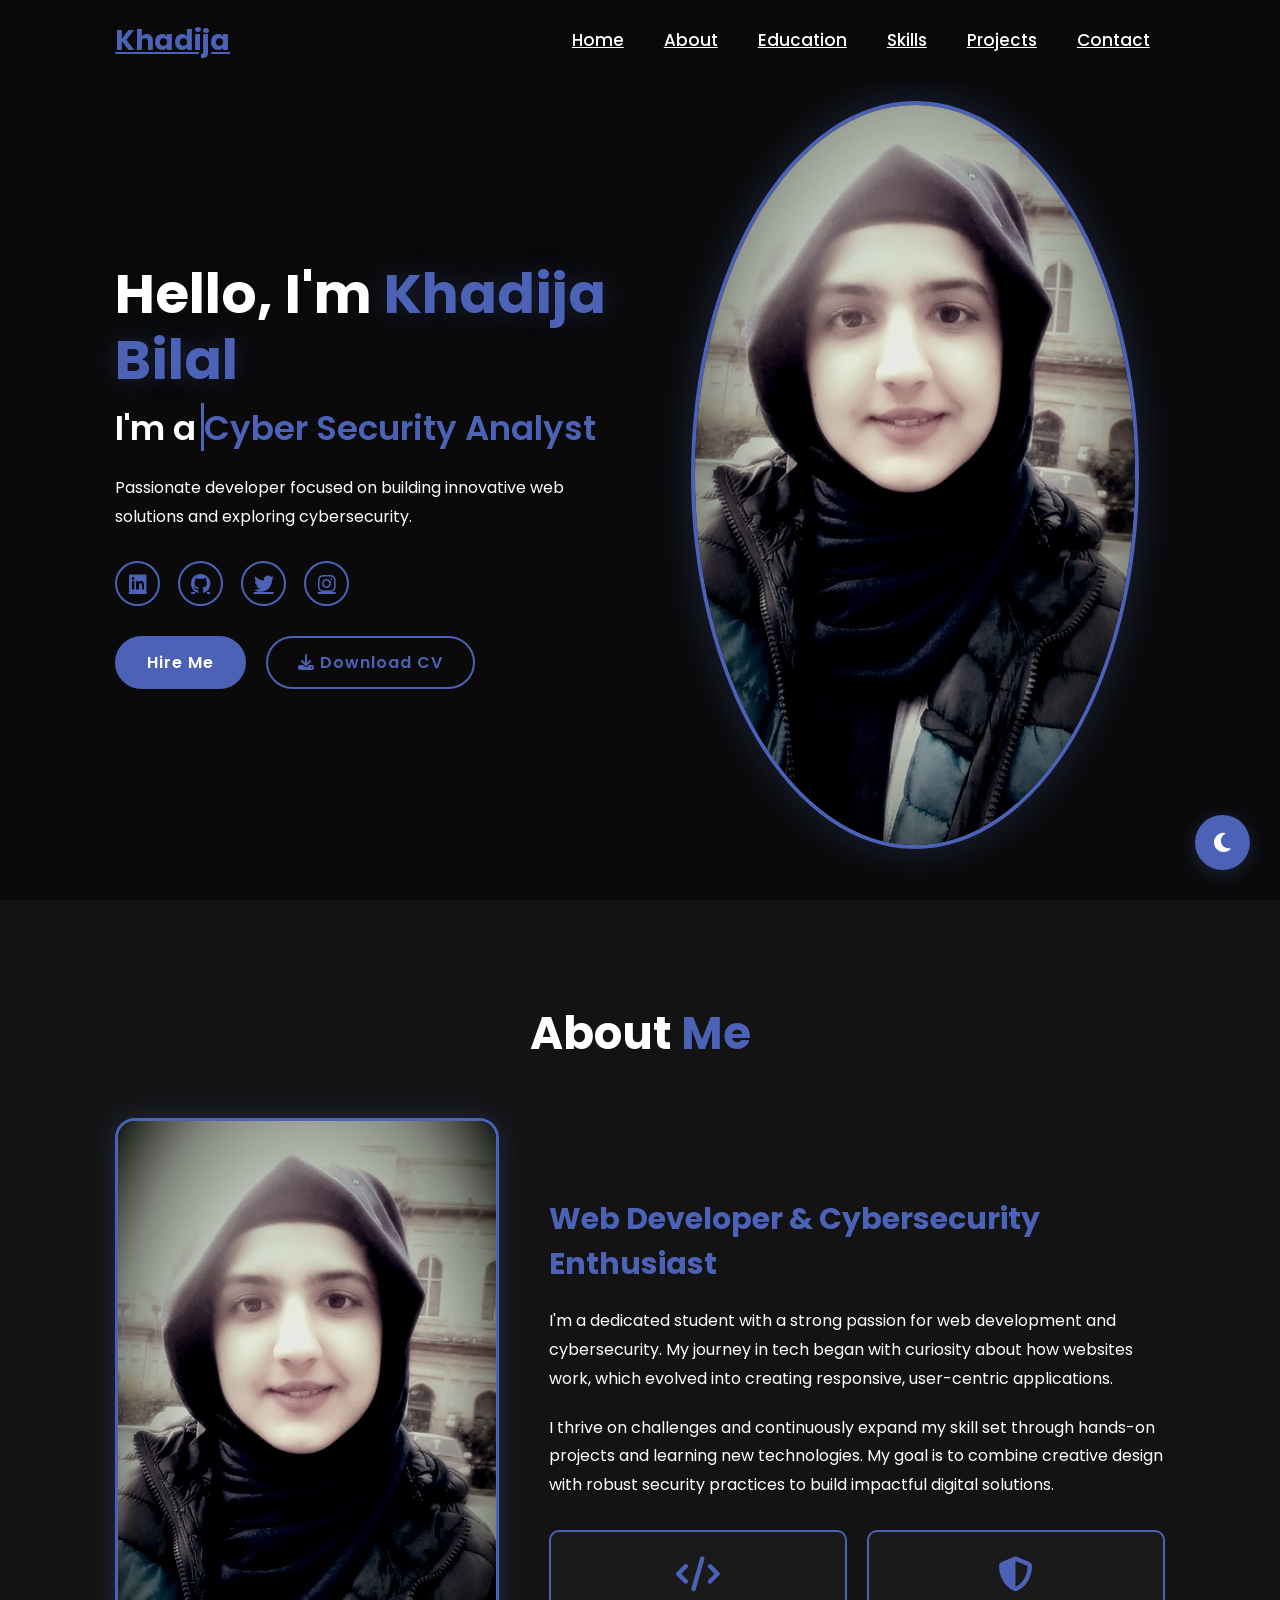
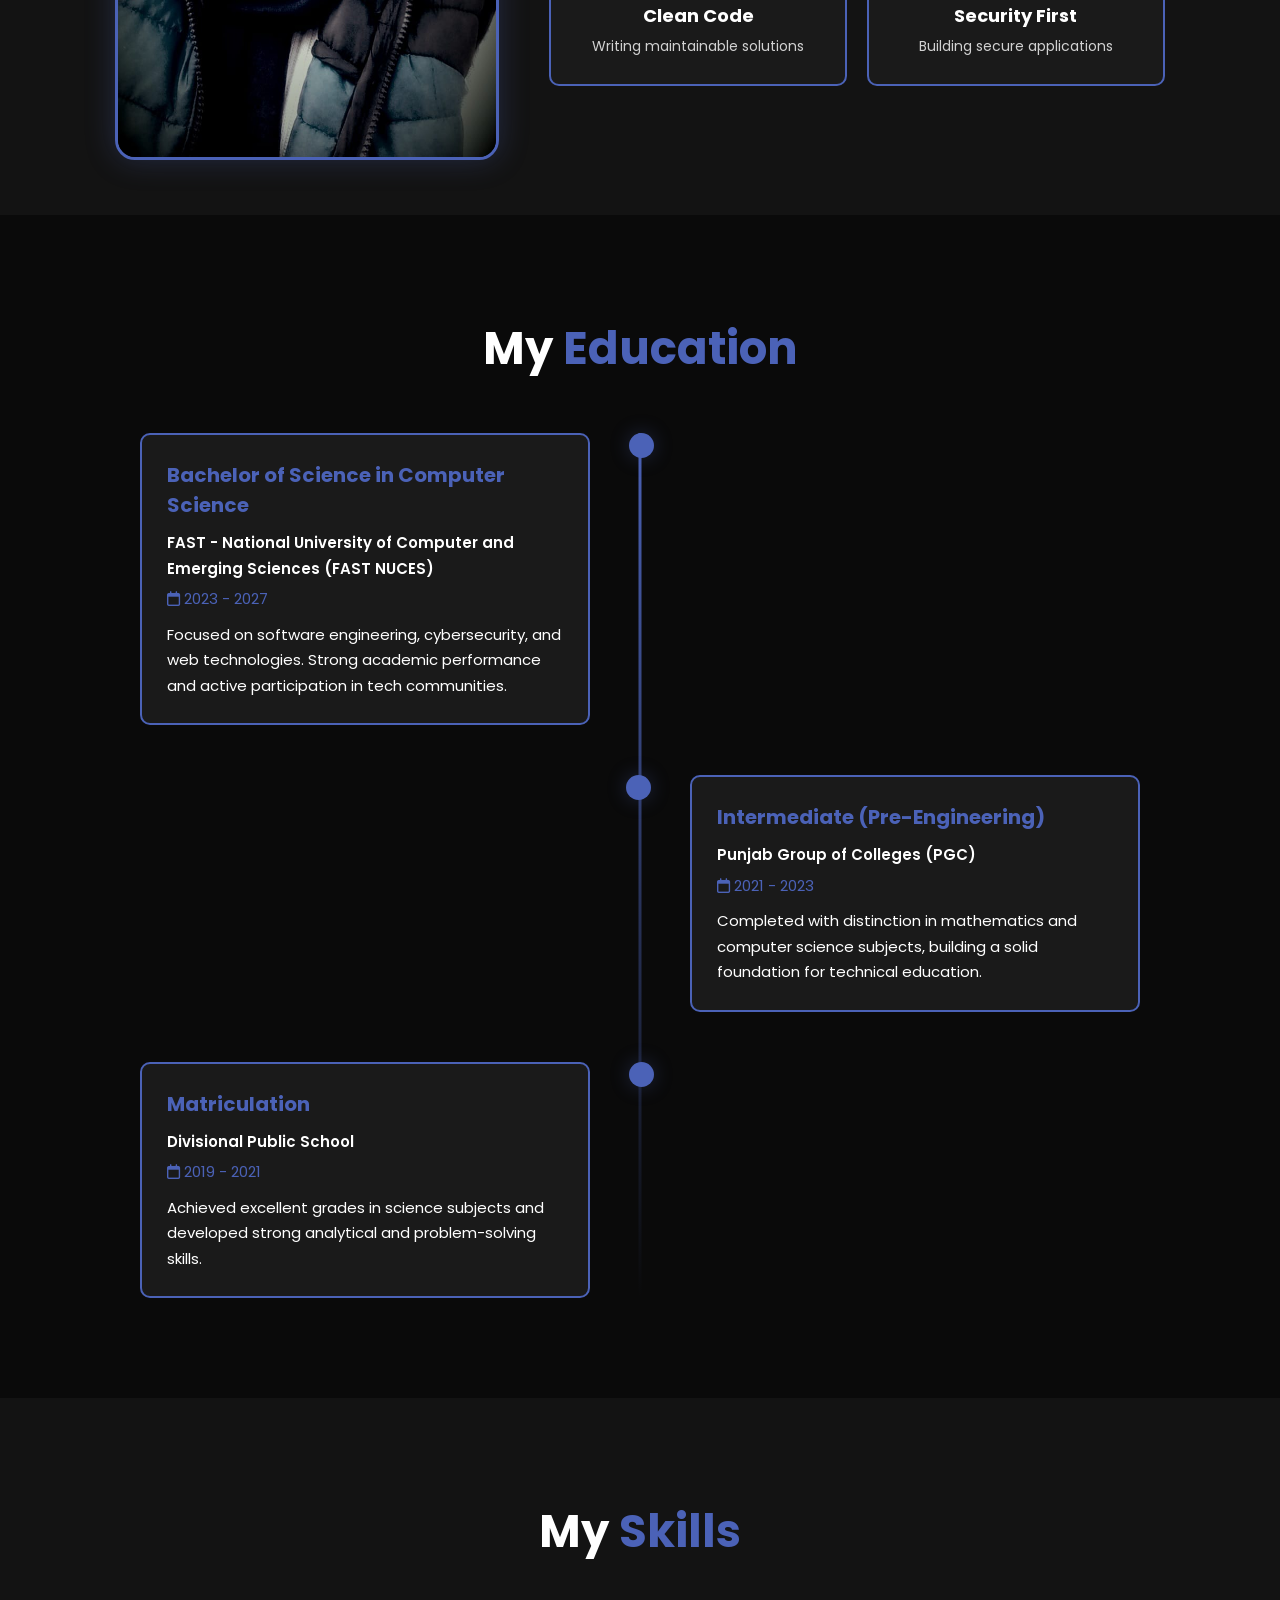
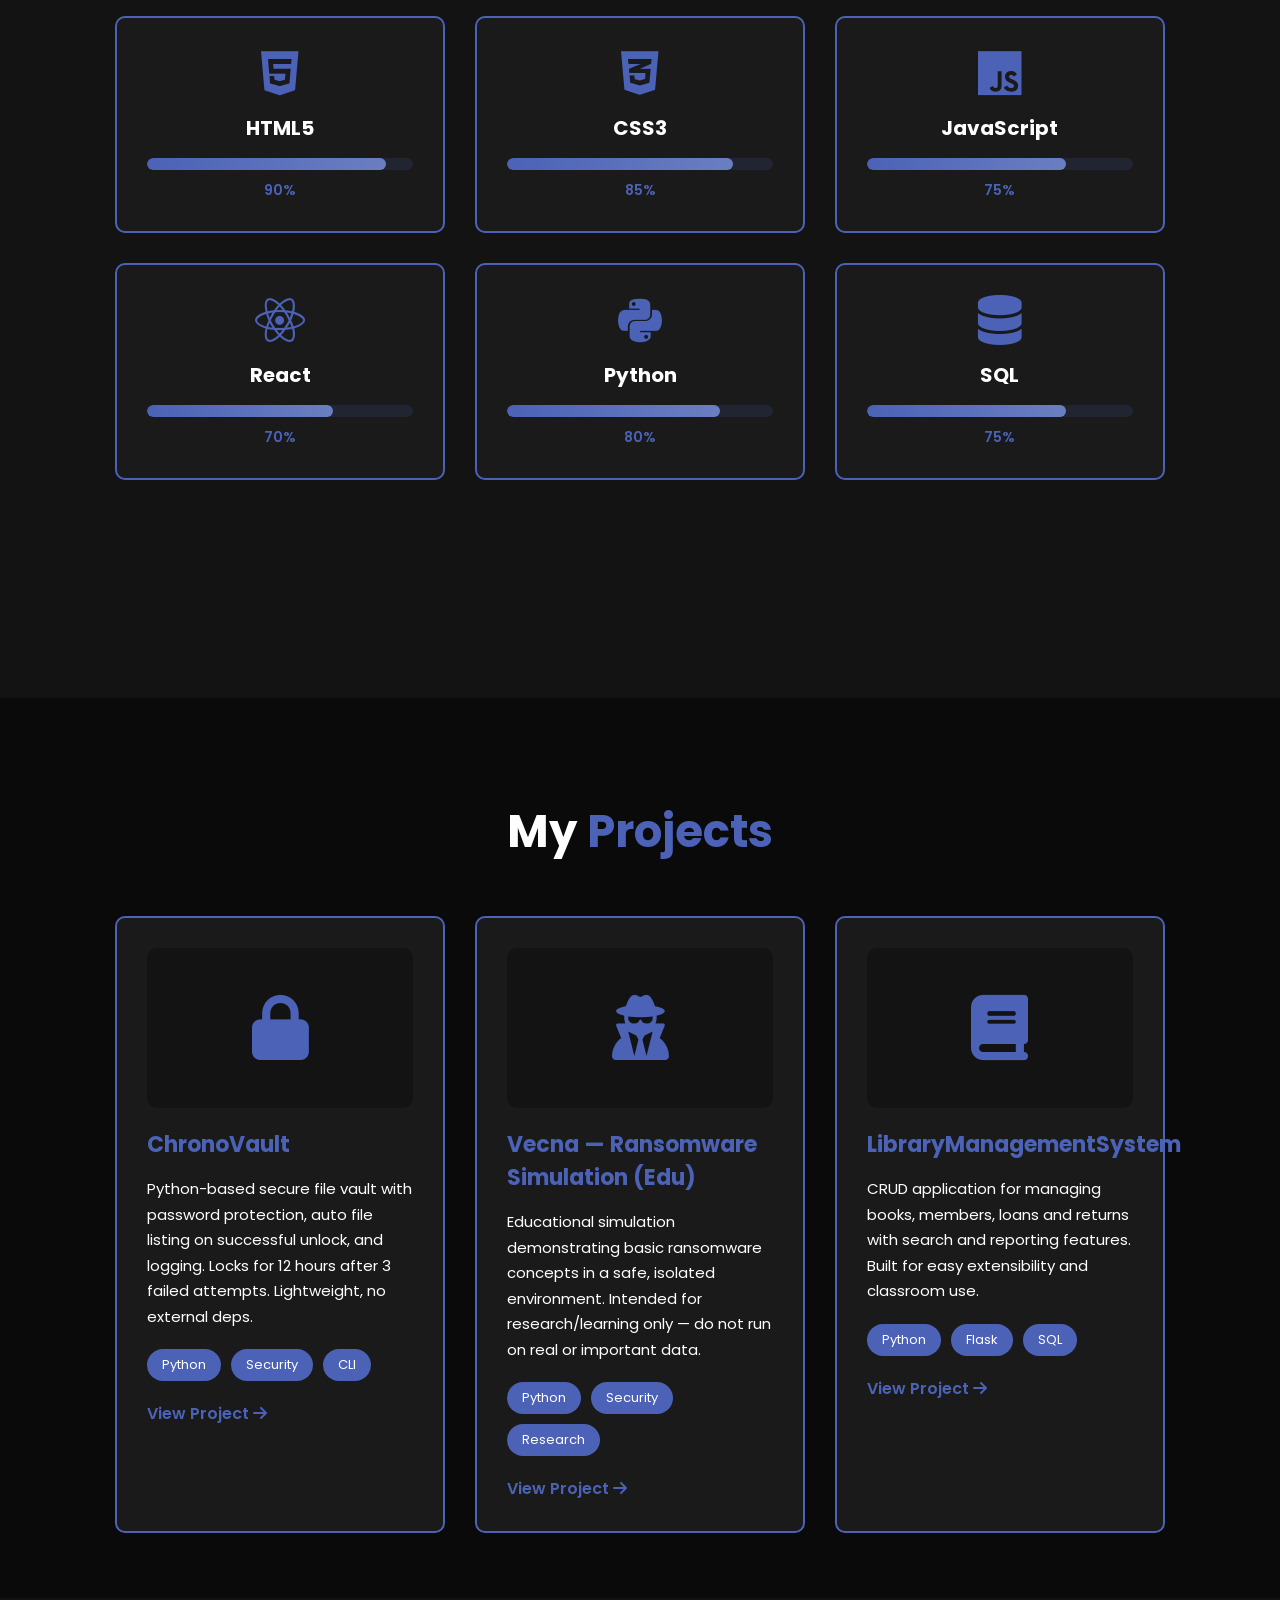
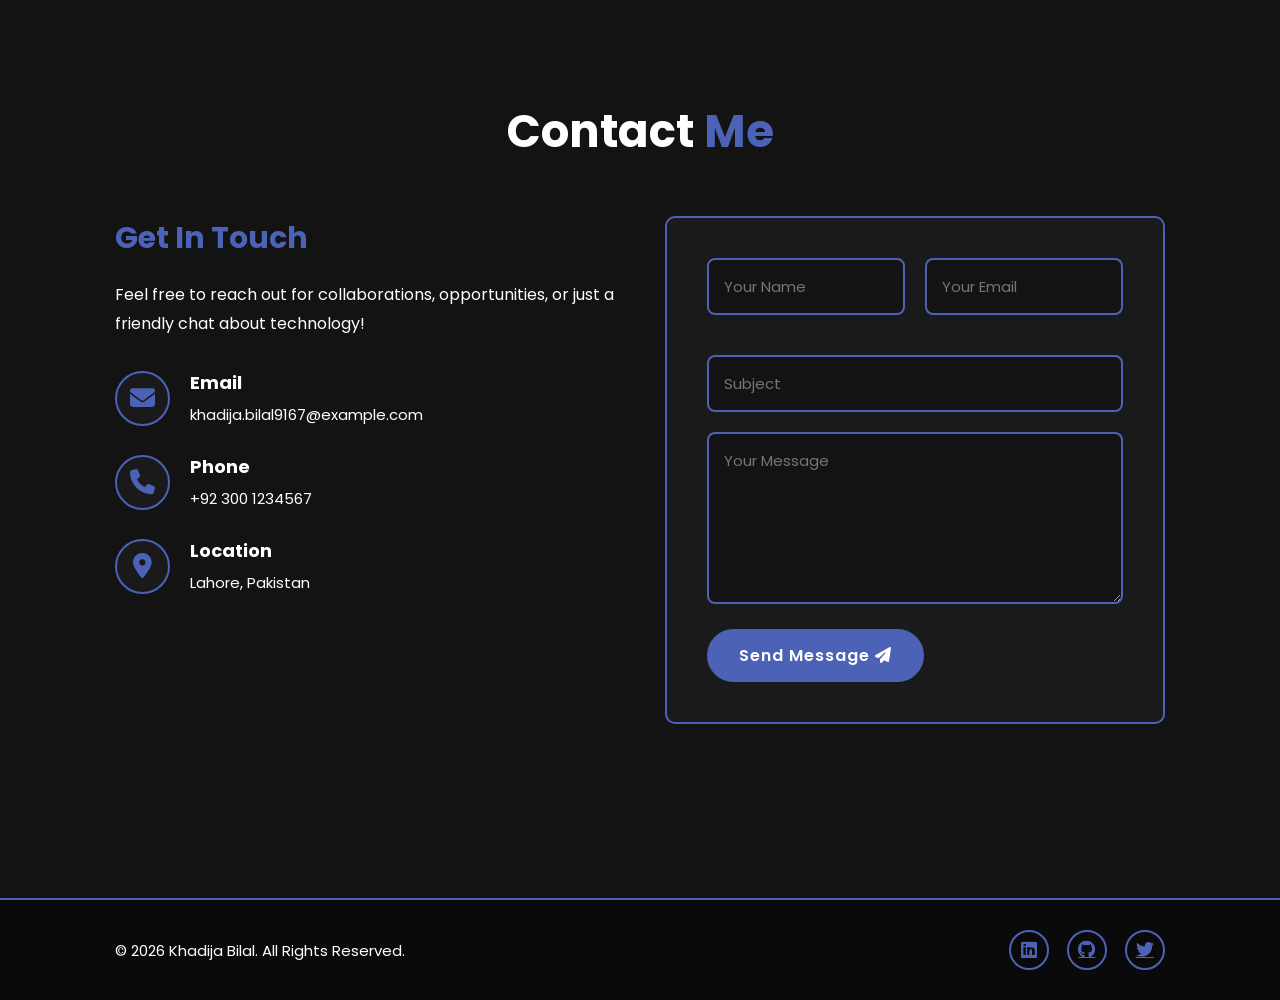
==== index.html @ 87a97f2d "Add files via upload" ====
<!DOCTYPE html>
<html lang="en">
<head>
    <meta charset="UTF-8">
    <meta name="viewport" content="width=device-width, initial-scale=1.0">
    <link rel="stylesheet" href="https://cdnjs.cloudflare.com/ajax/libs/font-awesome/6.5.2/css/all.min.css">
    <link rel="stylesheet" href="style.css">
    <title>Khadija Bilal - Portfolio</title>
</head>
<body>
    <!-- Theme Toggle -->
    <input type="checkbox" id="themeToggle" class="theme-checkbox">
    <label for="themeToggle" class="theme-toggle">
        <i class="fas fa-sun"></i>
        <i class="fas fa-moon"></i>
    </label>

    <!-- Main Content Wrapper -->
    <div class="main-wrapper">
        <!-- Mobile Menu Toggle -->
        <input type="checkbox" id="menuToggle" class="menu-checkbox">

        <!-- Header -->
        <header>
            <a href="#home" class="logo">Khadija</a>
            <nav>
                <a href="#home">Home</a>
                <a href="#about">About</a>
                <a href="#education">Education</a>
                <a href="#skills">Skills</a>
                <a href="#projects">Projects</a>
                <a href="#contact">Contact</a>
            </nav>
            <label for="menuToggle" class="menu-icon">
                <i class="fas fa-bars"></i>
            </label>
        </header>

        <!-- Home Section -->
        <section class="home" id="home">
            <div class="home-content">
                <h1>Hello, I'm <span class="name-highlight">Khadija Bilal</span></h1>
                <h3 class="typing-text">I'm a <span></span></h3>
                <p>Passionate developer focused on building innovative web solutions and exploring cybersecurity.</p>
                
                <div class="social-links">
                    <a href="#" target="_blank" title="LinkedIn"><i class="fab fa-linkedin"></i></a>
                    <a href="#" target="_blank" title="GitHub"><i class="fab fa-github"></i></a>
                    <a href="#" target="_blank" title="Twitter"><i class="fab fa-twitter"></i></a>
                    <a href="#" target="_blank" title="Instagram"><i class="fab fa-instagram"></i></a>
                </div>
                
                <div class="btn-group">
                    <a href="#contact" class="btn">Hire Me</a>
                    <a href="cv-khadija-bilal.txt" download="Khadija_Bilal_CV.txt" class="btn btn-secondary">
                        <i class="fas fa-download"></i> Download CV
                    </a>
                </div>
            </div>
            <div class="home-img">
                <img src="pic.jpeg" alt="Khadija Bilal">
            </div>
        </section>

        <!-- About Section -->
        <section class="about" id="about">
            <h2 class="section-title">About <span>Me</span></h2>
            <div class="about-container">
                <div class="about-img">
                    <img src="pic.jpeg" alt="About Khadija">
                </div>
                <div class="about-content">
                    <h3>Web Developer & Cybersecurity Enthusiast</h3>
                    <p>I'm a dedicated student with a strong passion for web development and cybersecurity. My journey in tech began with curiosity about how websites work, which evolved into creating responsive, user-centric applications.</p>
                    <p>I thrive on challenges and continuously expand my skill set through hands-on projects and learning new technologies. My goal is to combine creative design with robust security practices to build impactful digital solutions.</p>
                    <div class="info-boxes">
                        <div class="info-box">
                            <i class="fas fa-code"></i>
                            <h4>Clean Code</h4>
                            <p>Writing maintainable solutions</p>
                        </div>
                        <div class="info-box">
                            <i class="fas fa-shield-alt"></i>
                            <h4>Security First</h4>
                            <p>Building secure applications</p>
                        </div>
                    </div>
                </div>
            </div>
        </section>

        <!-- Education Section -->
        <section class="education" id="education">
            <h2 class="section-title">My <span>Education</span></h2>
            <div class="timeline">
                <div class="timeline-item">
                    <div class="timeline-dot"></div>
                    <div class="timeline-content">
                        <h3>Bachelor of Science in Computer Science</h3>
                        <p class="institution">FAST - National University of Computer and Emerging Sciences (FAST NUCES)</p>
                        <p class="duration"><i class="far fa-calendar"></i> 2023 - 2027</p>
                        <p>Focused on software engineering, cybersecurity, and web technologies. Strong academic performance and active participation in tech communities.</p>
                    </div>
                </div>
                <div class="timeline-item">
                    <div class="timeline-dot"></div>
                    <div class="timeline-content">
                        <h3>Intermediate (Pre-Engineering)</h3>
                        <p class="institution">Punjab Group of Colleges (PGC)</p>
                        <p class="duration"><i class="far fa-calendar"></i> 2021 - 2023</p>
                        <p>Completed with distinction in mathematics and computer science subjects, building a solid foundation for technical education.</p>
                    </div>
                </div>
                <div class="timeline-item">
                    <div class="timeline-dot"></div>
                    <div class="timeline-content">
                        <h3>Matriculation</h3>
                        <p class="institution">Divisional Public School</p>
                        <p class="duration"><i class="far fa-calendar"></i> 2019 - 2021</p>
                        <p>Achieved excellent grades in science subjects and developed strong analytical and problem-solving skills.</p>
                    </div>
                </div>
            </div>
        </section>

        <!-- Skills Section -->
        <section class="skills" id="skills">
            <h2 class="section-title">My <span>Skills</span></h2>
            <div class="skills-container">
                <div class="skill-box">
                    <i class="fab fa-html5"></i>
                    <h3>HTML5</h3>
                    <div class="progress-bar">
                        <div class="progress" style="--progress: 90%"></div>
                    </div>
                    <span class="percentage">90%</span>
                </div>
                <div class="skill-box">
                    <i class="fab fa-css3-alt"></i>
                    <h3>CSS3</h3>
                    <div class="progress-bar">
                        <div class="progress" style="--progress: 85%"></div>
                    </div>
                    <span class="percentage">85%</span>
                </div>
                <div class="skill-box">
                    <i class="fab fa-js"></i>
                    <h3>JavaScript</h3>
                    <div class="progress-bar">
                        <div class="progress" style="--progress: 75%"></div>
                    </div>
                    <span class="percentage">75%</span>
                </div>
                <div class="skill-box">
                    <i class="fab fa-react"></i>
                    <h3>React</h3>
                    <div class="progress-bar">
                        <div class="progress" style="--progress: 70%"></div>
                    </div>
                    <span class="percentage">70%</span>
                </div>
                <div class="skill-box">
                    <i class="fab fa-python"></i>
                    <h3>Python</h3>
                    <div class="progress-bar">
                        <div class="progress" style="--progress: 80%"></div>
                    </div>
                    <span class="percentage">80%</span>
                </div>
                <div class="skill-box">
                    <i class="fas fa-database"></i>
                    <h3>SQL</h3>
                    <div class="progress-bar">
                        <div class="progress" style="--progress: 75%"></div>
                    </div>
                    <span class="percentage">75%</span>
                </div>
            </div>
        </section>

        <!-- Projects Section -->
        <section class="projects" id="projects">
            <h2 class="section-title">My <span>Projects</span></h2>
            <div class="projects-grid">
                <div class="project-card">
                    <div class="project-img">
                        <i class="fas fa-lock"></i>
                    </div>
                    <h3>ChronoVault</h3>
                    <p>Python-based secure file vault with password protection, auto file listing on successful unlock, and logging. Locks for 12 hours after 3 failed attempts. Lightweight, no external deps.</p>
                    <div class="project-tags">
                        <span>Python</span>
                        <span>Security</span>
                        <span>CLI</span>
                    </div>
                    <a href="#" class="project-link">View Project <i class="fas fa-arrow-right"></i></a>
                </div>

                <div class="project-card">
                    <div class="project-img">
                        <i class="fas fa-user-secret"></i>
                    </div>
                    <h3>Vecna — Ransomware Simulation (Edu)</h3>
                    <p>Educational simulation demonstrating basic ransomware concepts in a safe, isolated environment. Intended for research/learning only — do not run on real or important data.</p>
                    <div class="project-tags">
                        <span>Python</span>
                        <span>Security</span>
                        <span>Research</span>
                    </div>
                    <a href="#" class="project-link">View Project <i class="fas fa-arrow-right"></i></a>
                </div>

                <div class="project-card">
                    <div class="project-img">
                        <i class="fas fa-book"></i>
                    </div>
                    <h3>LibraryManagementSystem</h3>
                    <p>CRUD application for managing books, members, loans and returns with search and reporting features. Built for easy extensibility and classroom use.</p>
                    <div class="project-tags">
                        <span>Python</span>
                        <span>Flask</span>
                        <span>SQL</span>
                    </div>
                    <a href="#" class="project-link">View Project <i class="fas fa-arrow-right"></i></a>
                </div>
            </div>
        </section>

        <!-- Contact Section -->
        <section class="contact" id="contact">
            <h2 class="section-title">Contact <span>Me</span></h2>
            <div class="contact-container">
                <div class="contact-info">
                    <h3>Get In Touch</h3>
                    <p>Feel free to reach out for collaborations, opportunities, or just a friendly chat about technology!</p>
                    <div class="contact-details">
                        <div class="detail">
                            <i class="fas fa-envelope"></i>
                            <div>
                                <h4>Email</h4>
                                <p>khadija.bilal9167@example.com</p>
                            </div>
                        </div>
                        <div class="detail">
                            <i class="fas fa-phone"></i>
                            <div>
                                <h4>Phone</h4>
                                <p>+92 300 1234567</p>
                            </div>
                        </div>
                        <div class="detail">
                            <i class="fas fa-map-marker-alt"></i>
                            <div>
                                <h4>Location</h4>
                                <p>Lahore, Pakistan</p>
                            </div>
                        </div>
                    </div>
                </div>
                <form class="contact-form" action="https://formspree.io/f/YOUR_FORM_ID" method="POST">
                    <div class="form-group">
                        <input type="text" name="name" placeholder="Your Name" required>
                        <input type="email" name="email" placeholder="Your Email" required>
                    </div>
                    <input type="text" name="subject" placeholder="Subject" required>
                    <textarea name="message" placeholder="Your Message" rows="6" required></textarea>
                    <button type="submit" class="btn">Send Message <i class="fas fa-paper-plane"></i></button>
                </form>
            </div>
        </section>

        <!-- Footer -->
        <footer>
            <div class="footer-content">
                <p>&copy; 2026 Khadija Bilal. All Rights Reserved.</p>
                <div class="footer-links">
                    <a href="#" title="LinkedIn"><i class="fab fa-linkedin"></i></a>
                    <a href="#" title="GitHub"><i class="fab fa-github"></i></a>
                    <a href="#" title="Twitter"><i class="fab fa-twitter"></i></a>
                </div>
            </div>
        </footer>
    </div> <!-- End of .main-wrapper -->

    <script src="script.js"></script>
</body>
</html>
---- style.css ----
@import url('https://fonts.googleapis.com/css2?family=Poppins:wght@300;400;500;600;700;800&display=swap');

/* ========== ROOT VARIABLES ========== */
:root {
    --bg-color: #0a0a0a;
    --second-bg-color: #131313;
    --text-color: #ffffff;
    --main-color: #4b62b7;
    --shadow-color: rgba(75, 98, 183, 0.3);
    --card-bg: #1a1a1a;
}

/* ========== RESET ========== */
* {
    margin: 0;
    padding: 0;
    box-sizing: border-box;
    font-family: 'Poppins', sans-serif;
}

html {
    font-size: 62.5%;
    scroll-behavior: smooth;
}

body {
    background-color: var(--bg-color);
    color: var(--text-color);
    overflow-x: hidden;
    transition: background-color 0.4s ease, color 0.4s ease;
    min-height: 100vh;
}

.main-wrapper {
    min-height: 100vh;
    transition: all 0.4s ease;
}

/* ========== THEME TOGGLE (CSS ONLY) ========== */
.theme-checkbox {
    display: none;
}

.theme-toggle {
    position: fixed;
    bottom: 3rem;
    right: 3rem;
    width: 5.5rem;
    height: 5.5rem;
    background: var(--main-color);
    border-radius: 50%;
    cursor: pointer;
    z-index: 1000;
    display: flex;
    align-items: center;
    justify-content: center;
    box-shadow: 0 4px 20px var(--shadow-color);
    transition: all 0.4s ease;
}

.theme-toggle:hover {
    transform: scale(1.1) rotate(20deg);
    box-shadow: 0 6px 25px var(--shadow-color);
}

.theme-toggle i {
    font-size: 2.2rem;
    color: #fff;
    position: absolute;
    transition: all 0.4s ease;
}

.theme-toggle .fa-moon {
    opacity: 1;
    transform: scale(1) rotate(0deg);
}

.theme-toggle .fa-sun {
    opacity: 0;
    transform: scale(0) rotate(180deg);
}

/* ========== LIGHT THEME ========== */
.theme-checkbox:checked ~ .main-wrapper {
    --bg-color: #f5f5f5;
    --second-bg-color: #ffffff;
    --text-color: #1a1a1a;
    --main-color: #3a4fa0;
    --shadow-color: rgba(58, 79, 160, 0.2);
    --card-bg: #ffffff;
}

.theme-checkbox:checked ~ .theme-toggle .fa-moon {
    opacity: 0;
    transform: scale(0) rotate(-180deg);
}

.theme-checkbox:checked ~ .theme-toggle .fa-sun {
    opacity: 1;
    transform: scale(1) rotate(0deg);
}

.theme-checkbox:checked ~ .main-wrapper header {
    background: rgba(255, 255, 255, 0.95);
    box-shadow: 0 2px 10px rgba(0, 0, 0, 0.1);
}

/* Update body background when theme changes */
.theme-checkbox:checked ~ body {
    background-color: #f5f5f5;
}

/* replace the incorrect body rule so elements outside .main-wrapper also get light colors */
.theme-checkbox:checked ~ .main-wrapper,
.theme-checkbox:checked ~ footer,
.theme-checkbox:checked ~ .main-wrapper *,
.theme-checkbox:checked ~ footer * {
    background-color: #f5f5f5 !important;
    color: #1a1a1a !important;
}

/* ========== HEADER ========== */
header {
    position: fixed;
    top: 0;
    left: 0;
    width: 100%;
    padding: 2rem 9%;
    background: rgba(10, 10, 10, 0.95);
    backdrop-filter: blur(10px);
    display: flex;
    justify-content: space-between;
    align-items: center;
    z-index: 100;
    transition: all 0.3s ease;
}

.logo {
    font-size: 2.8rem;
    color: var(--main-color);
    font-weight: 700;
    cursor: pointer;
    transition: 0.3s ease;
}

.logo:hover {
    transform: scale(1.05);
    text-shadow: 0 0 20px var(--shadow-color);
}

/* Mobile Menu Toggle (CSS Only) */
.menu-checkbox {
    display: none;
}

.menu-icon {
    font-size: 3rem;
    color: var(--main-color);
    display: none;
    cursor: pointer;
    transition: 0.3s ease;
}

.menu-icon:hover {
    transform: scale(1.1);
}

nav {
    display: flex;
    gap: 1rem;
}

nav a {
    font-size: 1.7rem;
    color: var(--text-color);
    padding: 0.5rem 1.5rem;
    font-weight: 500;
    transition: 0.3s ease;
    border-bottom: 2px solid transparent;
    position: relative;
}

nav a::before {
    content: '';
    position: absolute;
    bottom: 0;
    left: 50%;
    width: 0;
    height: 2px;
    background: var(--main-color);
    transition: 0.3s ease;
    transform: translateX(-50%);
}

nav a:hover::before,
nav a:target::before {
    width: 100%;
}

nav a:hover {
    color: var(--main-color);
}

/* ========== SECTIONS ========== */
section {
    min-height: 100vh;
    padding: 10rem 9% 5rem;
}

.section-title {
    font-size: 4.5rem;
    text-align: center;
    margin-bottom: 5rem;
    font-weight: 700;
    animation: fadeInDown 1s ease;
}

.section-title span {
    color: var(--main-color);
}

/* ========== HOME SECTION ========== */
.home {
    display: flex;
    justify-content: space-between;
    align-items: center;
    gap: 5rem;
    animation: fadeIn 1s ease;
}

.home-content {
    flex: 1;
}

.home-content h1 {
    font-size: 5.5rem;
    font-weight: 700;
    line-height: 1.2;
    margin-bottom: 1rem;
    animation: slideInLeft 1s ease;
}

.name-highlight {
    color: var(--main-color);
    text-shadow: 0 0 30px var(--shadow-color);
}

.typing-text {
    font-size: 3.2rem;
    font-weight: 600;
    margin-bottom: 2rem;
    min-height: 4rem;
}

.typing-text span {
    position: relative;
    color: var(--main-color); /* ensure visible */
}

/* remove animations that change content; keep cursor only */
.typing-text span::after {
    content: "";
    background-color: transparent;
    position: absolute;
    width: calc(100% + 8px);
    height: 100%;
    border-left: 3px solid var(--main-color);
    right: -8px;
    animation: cursor 0.6s infinite;
}

@keyframes cursor {
    50% { border-left-color: transparent; }
}

@keyframes typing {
    0%, 20% { content: "Web Developer"; }
    25%, 45% { content: "Cyber Security Analyst"; }
    50%, 70% { content: "Web Designer"; }
    75%, 95% { content: "Software Developer"; }
}

.home-content p {
    font-size: 1.6rem;
    margin-bottom: 3rem;
    line-height: 1.8;
    animation: slideInLeft 1.2s ease;
}

.social-links {
    margin-bottom: 3rem;
    animation: fadeIn 1.5s ease;
}

.social-links a {
    display: inline-flex;
    justify-content: center;
    align-items: center;
    width: 4.5rem;
    height: 4.5rem;
    background: transparent;
    border: 2px solid var(--main-color);
    font-size: 2rem;
    border-radius: 50%;
    color: var(--main-color);
    margin-right: 1.5rem;
    transition: 0.4s ease;
}

.social-links a:hover {
    background: var(--main-color);
    color: #fff;
    transform: translateY(-5px) scale(1.1) rotate(360deg);
    box-shadow: 0 5px 20px var(--shadow-color);
}

.btn-group {
    display: flex;
    gap: 2rem;
    animation: slideInLeft 1.5s ease;
}

.btn {
    display: inline-block;
    padding: 1.2rem 3rem;
    background: var(--main-color);
    border-radius: 4rem;
    font-size: 1.6rem;
    color: #fff;
    letter-spacing: 0.1rem;
    font-weight: 600;
    border: 2px solid var(--main-color);
    transition: 0.4s ease;
    cursor: pointer;
    text-decoration: none;
    position: relative;
    overflow: hidden;
}

.btn::before {
    content: '';
    position: absolute;
    top: 0;
    left: -100%;
    width: 100%;
    height: 100%;
    background: rgba(255, 255, 255, 0.1);
    transition: 0.4s ease;
}

.btn:hover::before {
    left: 100%;
}

.btn:hover {
    background: transparent;
    color: var(--main-color);
    transform: scale(1.05);
    box-shadow: 0 0 25px var(--shadow-color);
}

.btn-secondary {
    background: transparent;
    color: var(--main-color);
}

.btn-secondary:hover {
    background: var(--main-color);
    color: #fff;
}

.home-img {
    flex: 1;
    display: flex;
    justify-content: center;
}

.home-img img {
    width: 35vw;
    max-width: 450px;
    border-radius: 50%;
    border: 4px solid var(--main-color);
    box-shadow: 0 0 40px var(--shadow-color);
    animation: float 3s ease-in-out infinite;
    transition: 0.4s ease;
}

.home-img img:hover {
    transform: scale(1.05);
    box-shadow: 0 0 60px var(--shadow-color);
}

@keyframes float {
    0%, 100% { transform: translateY(0); }
    50% { transform: translateY(-25px); }
}

/* ========== ABOUT SECTION ========== */
.about {
    background: var(--second-bg-color);
}

.about-container {
    display: flex;
    gap: 5rem;
    align-items: center;
}

.about-img img {
    width: 30vw;
    max-width: 400px;
    border-radius: 2rem;
    border: 3px solid var(--main-color);
    box-shadow: 0 0 30px var(--shadow-color);
    transition: 0.4s ease;
}

.about-img img:hover {
    transform: scale(1.03) rotate(2deg);
}

.about-content h3 {
    font-size: 3rem;
    margin-bottom: 2rem;
    color: var(--main-color);
}

.about-content p {
    font-size: 1.6rem;
    line-height: 1.8;
    margin-bottom: 2rem;
}

.info-boxes {
    display: grid;
    grid-template-columns: repeat(2, 1fr);
    gap: 2rem;
    margin-top: 3rem;
}

.info-box {
    background: var(--card-bg);
    padding: 2.5rem;
    border-radius: 1rem;
    border: 2px solid var(--main-color);
    text-align: center;
    transition: 0.4s ease;
}

.info-box:hover {
    transform: translateY(-10px) scale(1.02);
    box-shadow: 0 15px 40px var(--shadow-color);
}

.info-box i {
    font-size: 3.5rem;
    color: var(--main-color);
    margin-bottom: 1rem;
    animation: bounce 2s infinite;
}

@keyframes bounce {
    0%, 100% { transform: translateY(0); }
    50% { transform: translateY(-10px); }
}

.info-box h4 {
    font-size: 1.8rem;
    margin-bottom: 0.5rem;
}

.info-box p {
    font-size: 1.4rem;
    opacity: 0.8;
    margin: 0;
}

/* ========== EDUCATION SECTION ========== */
.timeline {
    position: relative;
    max-width: 1000px;
    margin: 0 auto;
}

.timeline::before {
    content: '';
    position: absolute;
    left: 50%;
    transform: translateX(-50%);
    width: 3px;
    height: 100%;
    background: linear-gradient(to bottom, var(--main-color), transparent);
}

.timeline-item {
    margin-bottom: 5rem;
    position: relative;
    width: 50%;
    animation: fadeInUp 1s ease;
}

.timeline-item:nth-child(odd) {
    left: 0;
    padding-right: 5rem;
}

.timeline-item:nth-child(even) {
    left: 50%;
    padding-left: 5rem;
}

.timeline-dot {
    position: absolute;
    width: 2.5rem;
    height: 2.5rem;
    background: var(--main-color);
    border-radius: 50%;
    top: 0;
    box-shadow: 0 0 20px var(--shadow-color);
    animation: pulse 2s infinite;
}

@keyframes pulse {
    0%, 100% { box-shadow: 0 0 20px var(--shadow-color); }
    50% { box-shadow: 0 0 40px var(--shadow-color); }
}

.timeline-item:nth-child(odd) .timeline-dot {
    right: -1.4rem;
}

.timeline-item:nth-child(even) .timeline-dot {
    left: -1.4rem;
}

.timeline-content {
    background: var(--card-bg);
    padding: 2.5rem;
    border-radius: 1rem;
    border: 2px solid var(--main-color);
    transition: 0.4s ease;
}

.timeline-content:hover {
    transform: translateY(-8px) scale(1.02);
    box-shadow: 0 15px 40px var(--shadow-color);
}

.timeline-content h3 {
    font-size: 2rem;
    margin-bottom: 1rem;
    color: var(--main-color);
}

.institution {
    font-size: 1.5rem;
    font-weight: 600;
    margin-bottom: 0.5rem;
}

.duration {
    font-size: 1.4rem;
    color: var(--main-color);
    margin-bottom: 1rem;
}

.timeline-content p {
    font-size: 1.5rem;
    line-height: 1.7;
}

/* ========== SKILLS SECTION ========== */
.skills {
    background: var(--second-bg-color);
}

.skills-container {
    display: grid;
    grid-template-columns: repeat(auto-fit, minmax(280px, 1fr));
    gap: 3rem;
}

.skill-box {
    background: var(--card-bg);
    padding: 3rem;
    border-radius: 1rem;
    border: 2px solid var(--main-color);
    text-align: center;
    transition: 0.4s ease;
    animation: fadeInUp 1s ease;
}

.skill-box:hover {
    transform: translateY(-12px) scale(1.03);
    box-shadow: 0 15px 40px var(--shadow-color);
}

.skill-box i {
    font-size: 5rem;
    color: var(--main-color);
    margin-bottom: 1.5rem;
    transition: 0.4s ease;
}

.skill-box:hover i {
    transform: scale(1.2) rotateY(360deg);
}

.skill-box h3 {
    font-size: 2rem;
    margin-bottom: 1.5rem;
}

.progress-bar {
    width: 100%;
    height: 1.2rem;
    background: rgba(75, 98, 183, 0.15);
    border-radius: 1rem;
    overflow: hidden;
    margin-bottom: 1rem;
}

.progress {
    height: 100%;
    background: linear-gradient(90deg, var(--main-color), #6a7fc1);
    border-radius: 1rem;
    width: var(--progress);
    animation: progressAnimation 2s ease-in-out;
}

@keyframes progressAnimation {
    0% { width: 0; }
    100% { width: var(--progress); }
}

.percentage {
    font-size: 1.4rem;
    color: var(--main-color);
    font-weight: 600;
}

/* ========== PROJECTS SECTION ========== */
.projects-grid {
    display: grid;
    grid-template-columns: repeat(auto-fit, minmax(320px, 1fr));
    gap: 3rem;
}

.project-card {
    background: var(--card-bg);
    padding: 3rem;
    border-radius: 1rem;
    border: 2px solid var(--main-color);
    transition: 0.4s ease;
    animation: fadeInUp 1s ease;
}

.project-card:hover {
    transform: translateY(-12px) scale(1.02);
    box-shadow: 0 20px 50px var(--shadow-color);
}

.project-img {
    width: 100%;
    height: 16rem;
    background: var(--second-bg-color);
    border-radius: 1rem;
    display: flex;
    align-items: center;
    justify-content: center;
    margin-bottom: 2rem;
    transition: 0.4s ease;
}

.project-card:hover .project-img {
    transform: scale(1.05);
}

.project-img i {
    font-size: 6.5rem;
    color: var(--main-color);
    animation: float 3s ease-in-out infinite;
}

.project-card h3 {
    font-size: 2.2rem;
    margin-bottom: 1.5rem;
    color: var(--main-color);
}

.project-card p {
    font-size: 1.5rem;
    line-height: 1.7;
    margin-bottom: 2rem;
}

.project-tags {
    display: flex;
    gap: 1rem;
    margin-bottom: 2rem;
    flex-wrap: wrap;
}

.project-tags span {
    background: var(--main-color);
    color: #fff;
    padding: 0.6rem 1.5rem;
    border-radius: 2rem;
    font-size: 1.3rem;
    transition: 0.3s ease;
}

.project-tags span:hover {
    transform: scale(1.1);
}

.project-link {
    color: var(--main-color);
    font-size: 1.6rem;
    font-weight: 600;
    transition: 0.3s ease;
    text-decoration: none;
}

.project-link:hover {
    color: var(--text-color);
    transform: translateX(5px);
}

/* ========== CONTACT SECTION ========== */
.contact {
    background: var(--second-bg-color);
}

.contact-container {
    display: grid;
    grid-template-columns: 1fr 1fr;
    gap: 5rem;
}

.contact-info h3 {
    font-size: 3rem;
    margin-bottom: 2rem;
    color: var(--main-color);
}

.contact-info p {
    font-size: 1.6rem;
    line-height: 1.8;
    margin-bottom: 3rem;
}

.contact-details {
    display: flex;
    flex-direction: column;
    gap: 2.5rem;
}

.detail {
    display: flex;
    align-items: center;
    gap: 2rem;
    transition: 0.3s ease;
}

.detail:hover {
    transform: translateX(10px);
}

.detail i {
    font-size: 2.5rem;
    color: var(--main-color);
    width: 5.5rem;
    height: 5.5rem;
    display: flex;
    align-items: center;
    justify-content: center;
    background: var(--card-bg);
    border-radius: 50%;
    border: 2px solid var(--main-color);
    transition: 0.3s ease;
}

.detail:hover i {
    background: var(--main-color);
    color: #fff;
    transform: rotate(360deg);
}

.detail h4 {
    font-size: 1.8rem;
    margin-bottom: 0.5rem;
}

.detail p {
    font-size: 1.5rem;
    margin: 0;
}

.contact-form {
    background: var(--card-bg);
    padding: 4rem;
    border-radius: 1rem;
    border: 2px solid var(--main-color);
}

.form-group {
    display: grid;
    grid-template-columns: 1fr 1fr;
    gap: 2rem;
    margin-bottom: 2rem;
}

.contact-form input,
.contact-form textarea {
    width: 100%;
    padding: 1.5rem;
    background: var(--second-bg-color);
    border: 2px solid var(--main-color);
    border-radius: 0.8rem;
    color: var(--text-color);
    font-size: 1.5rem;
    margin-bottom: 2rem;
    transition: 0.3s ease;
}

.contact-form input:focus,
.contact-form textarea:focus {
    outline: none;
    box-shadow: 0 0 20px var(--shadow-color);
    transform: scale(1.02);
}

.contact-form textarea {
    resize: vertical;
}

/* ========== FOOTER ========== */
footer {
    background: var(--bg-color);
    padding: 3rem 9%;
    border-top: 2px solid var(--main-color);
}

.footer-content {
    display: flex;
    justify-content: space-between;
    align-items: center;
}

.footer-content p {
    font-size: 1.5rem;
}

.footer-links a {
    display: inline-flex;
    justify-content: center;
    align-items: center;
    width: 4rem;
    height: 4rem;
    background: transparent;
    border: 2px solid var(--main-color);
    font-size: 1.8rem;
    border-radius: 50%;
    color: var(--main-color);
    margin-left: 1.5rem;
    transition: 0.3s ease;
}

.footer-links a:hover {
    background: var(--main-color);
    color: #fff;
    transform: translateY(-5px) rotate(360deg);
}

/* ========== ANIMATIONS ========== */
@keyframes fadeIn {
    0% { opacity: 0; }
    100% { opacity: 1; }
}

@keyframes fadeInUp {
    0% {
        opacity: 0;
        transform: translateY(30px);
    }
    100% {
        opacity: 1;
        transform: translateY(0);
    }
}

@keyframes fadeInDown {
    0% {
        opacity: 0;
        transform: translateY(-30px);
    }
    100% {
        opacity: 1;
        transform: translateY(0);
    }
}

@keyframes slideInLeft {
    0% {
        opacity: 0;
        transform: translateX(-50px);
    }
    100% {
        opacity: 1;
        transform: translateX(0);
    }
}

/* ========== RESPONSIVE DESIGN ========== */
@media (max-width: 1200px) {
    html { font-size: 55%; }
}

@media (max-width: 991px) {
    header { padding: 2rem 4%; }
    section { padding: 10rem 4% 5rem; }

    .menu-icon {
        display: block;
    }

    nav {
        position: fixed;
        top: 8rem;
        right: -100%;
        width: 300px;
        background: var(--card-bg);
        border: 3px solid var(--main-color);
        border-radius: 2rem 0 0 2rem;
        padding: 3rem 2rem;
        flex-direction: column;
        transition: 0.4s ease;
        box-shadow: -5px 0 20px var(--shadow-color);
    }

    .menu-checkbox:checked ~ header nav {
        right: 0;
    }

    nav a {
        display: block;
        font-size: 2rem;
        margin: 2rem 0;
        padding: 1rem;
        border-radius: 0.5rem;
    }

    nav a:hover {
        background: var(--main-color);
        color: #fff;
    }

    .home {
        flex-direction: column-reverse;
        gap: 3rem;
    }

    .home-content h1 { font-size: 4.5rem; }

    .home-img img {
        width: 60vw;
        max-width: 350px;
    }

    .about-container {
        flex-direction: column;
    }

    .about-img img {
        width: 60vw;
        max-width: 350px;
    }

    .timeline::before { left: 2rem; }

    .timeline-item {
        width: 100%;
        padding-left: 6rem !important;
        padding-right: 0 !important;
    }

    .timeline-item .timeline-dot {
        left: 1rem !important;
    }

    .contact-container {
        grid-template-columns: 1fr;
    }

    .form-group {
        grid-template-columns: 1fr;
    }
}
.typing-text{
    font-size: 34px;
    font-weight: 600;
    min-width: 280px;
}

.typing-text span{
    position: relative;
    color: var(--main-color); /* ensure visible */
}

/* remove animations that change content; keep cursor only */
.typing-text span::after{
    content: "";
    background-color: transparent;
    position: absolute;
    width: calc(100% + 8px);
    height: 100%;
    border-left: 3px solid var(--main-color);
    right: -8px;
    animation: cursor 0.6s infinite;
}

@keyframes cursor{
    50% { border-left-color: transparent; }
}

@media (max-width: 768px) {
    html { font-size: 50%; }
    
    .section-title { font-size: 3.5rem; }

    .theme-toggle {
        bottom: 2rem;
        right: 2rem;
        width: 5rem;
        height: 5rem;
    }

    .btn-group {
        flex-direction: column;
    }

    .info-boxes {
        grid-template-columns: 1fr;
    }

    .footer-content {
        flex-direction: column;
        gap: 2rem;
        text-align: center;
    }
}

@media (max-width: 480px) {
    .home-content h1 { font-size: 3.5rem; }
    .typing-text { font-size: 2.5rem; }
    .section-title { font-size: 3rem; }
}
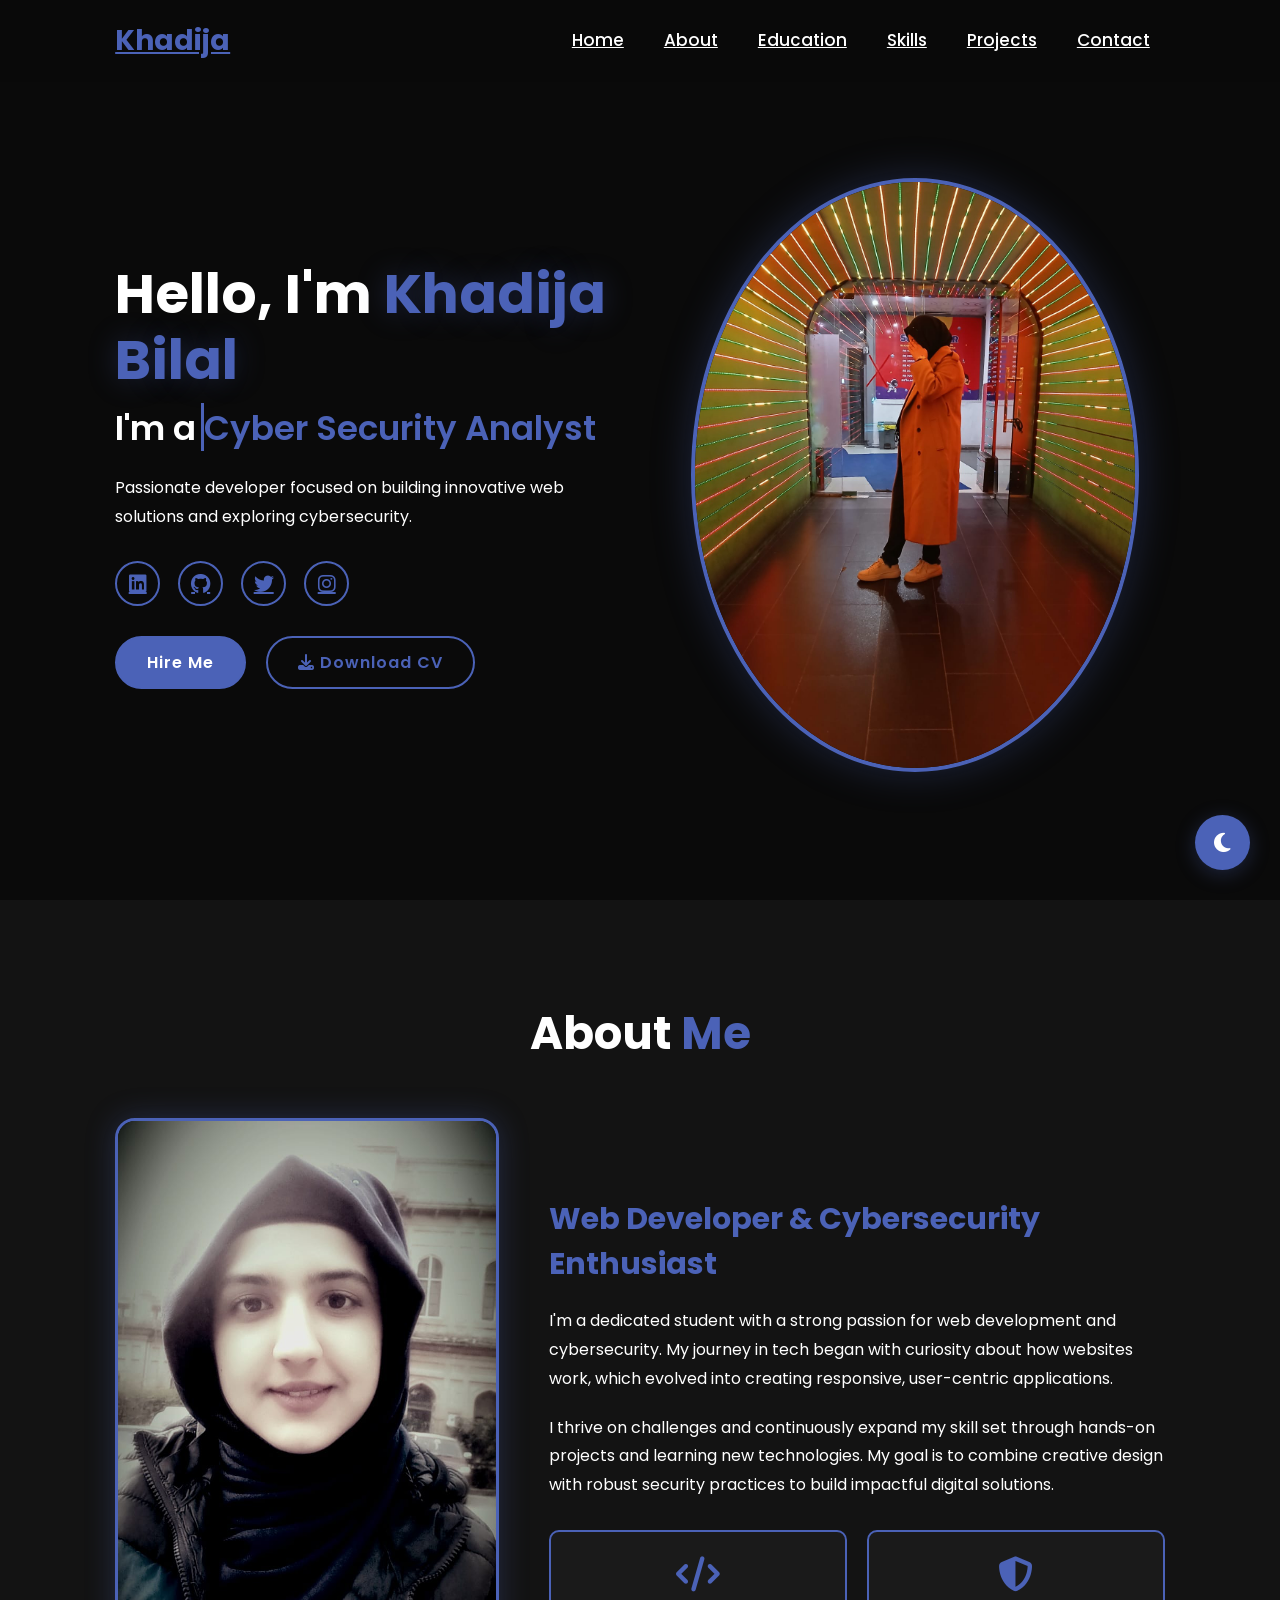
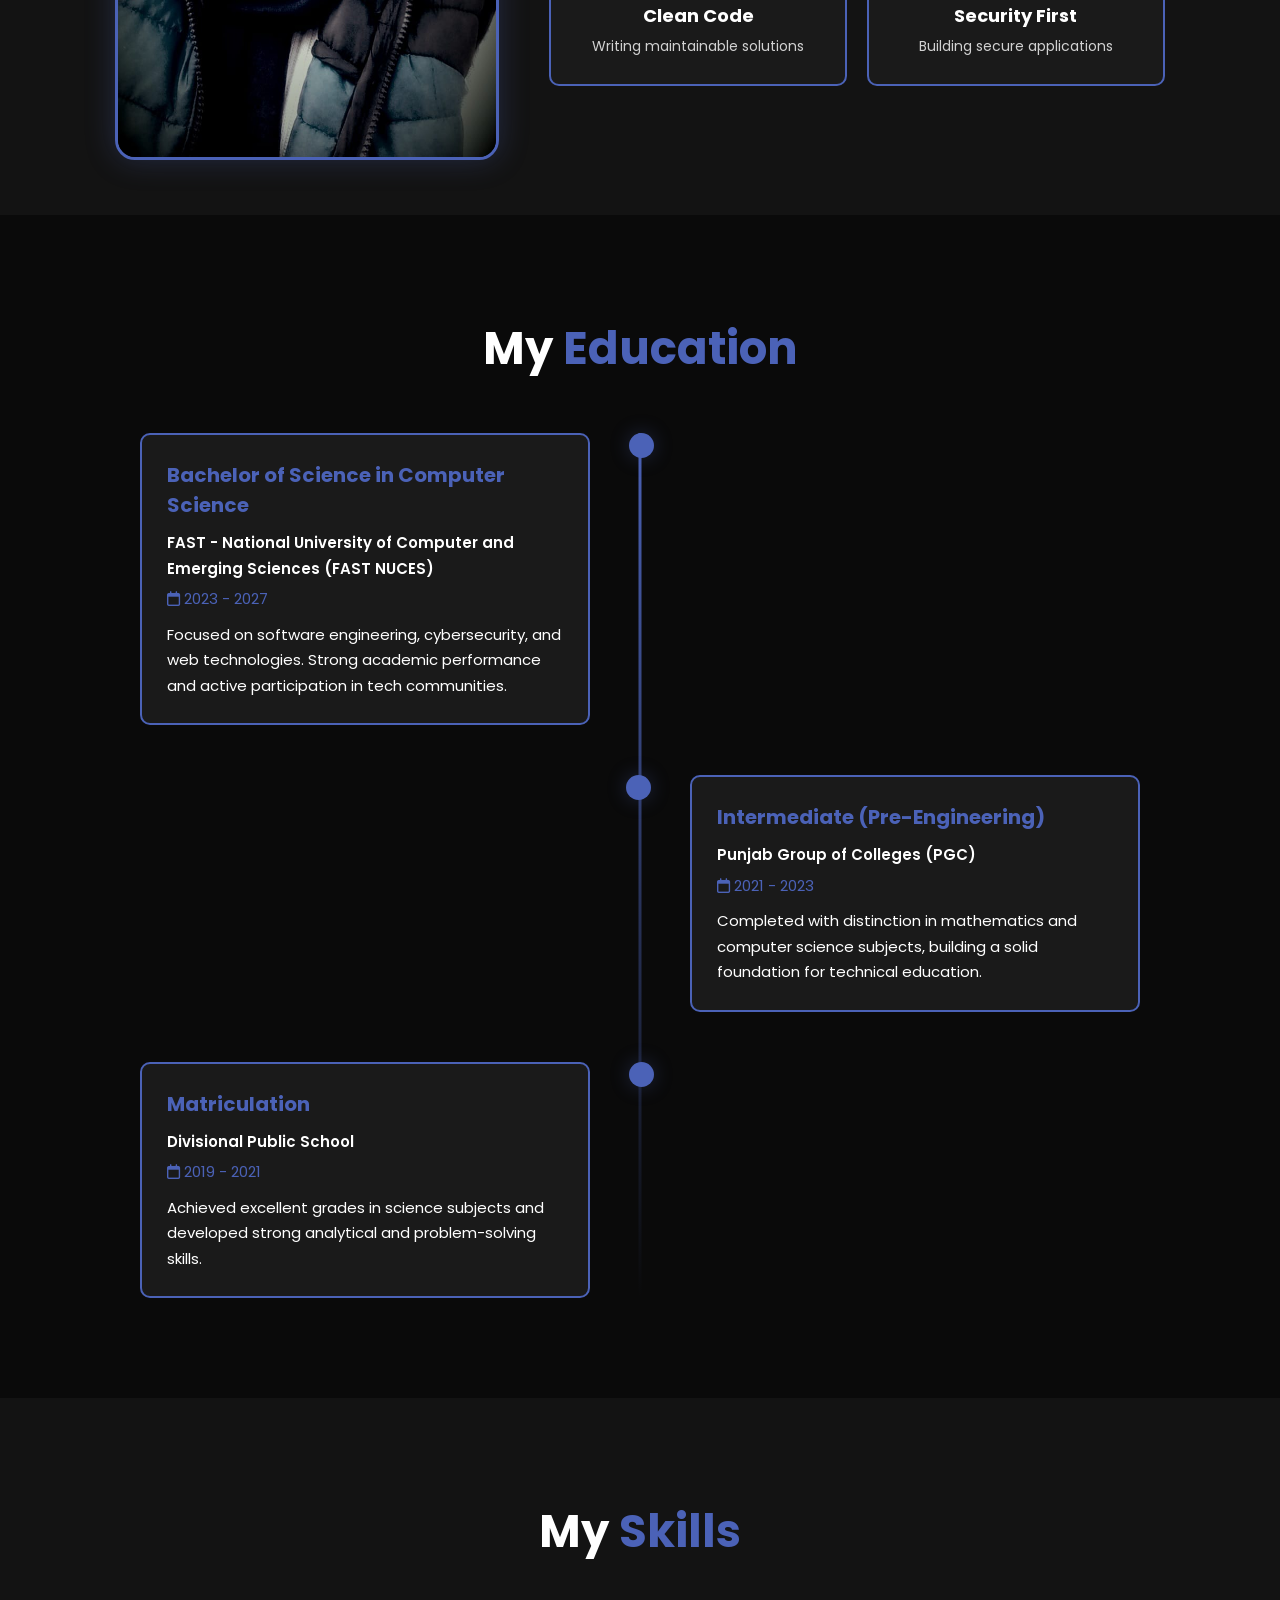
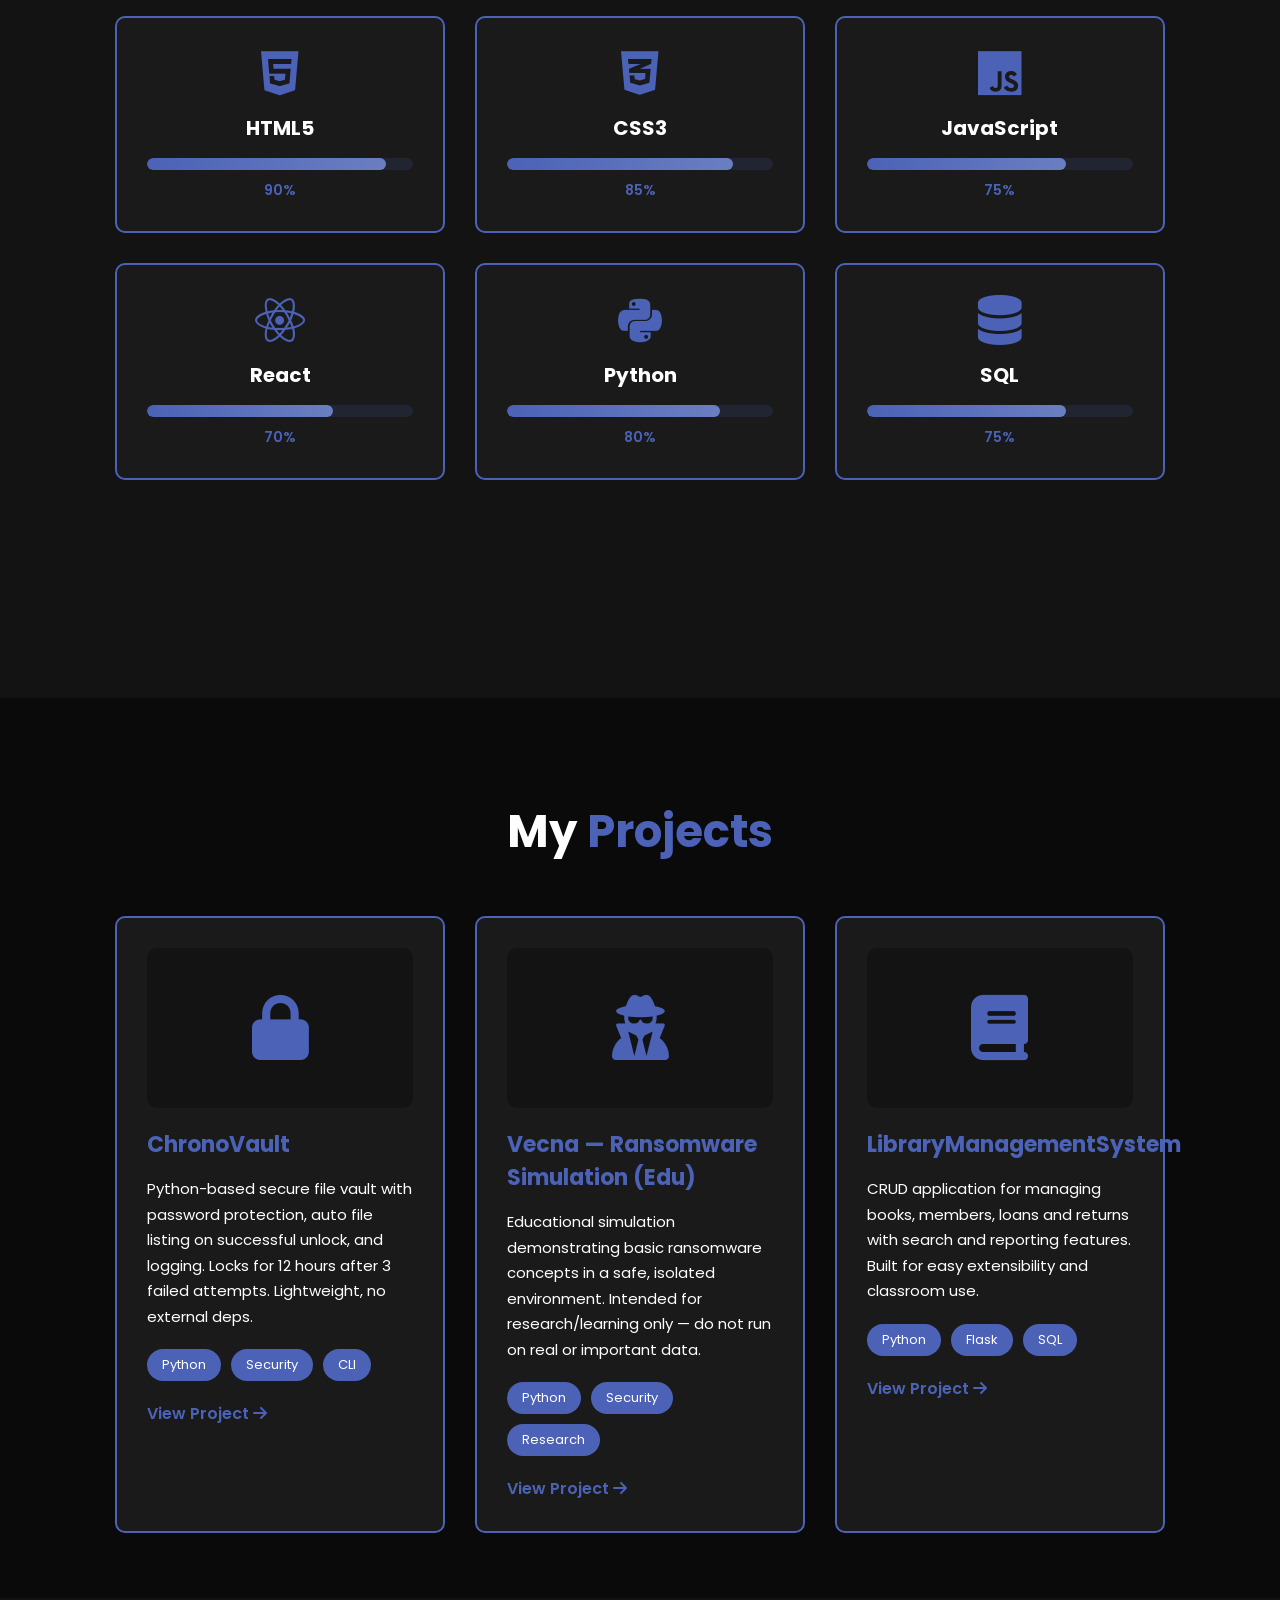
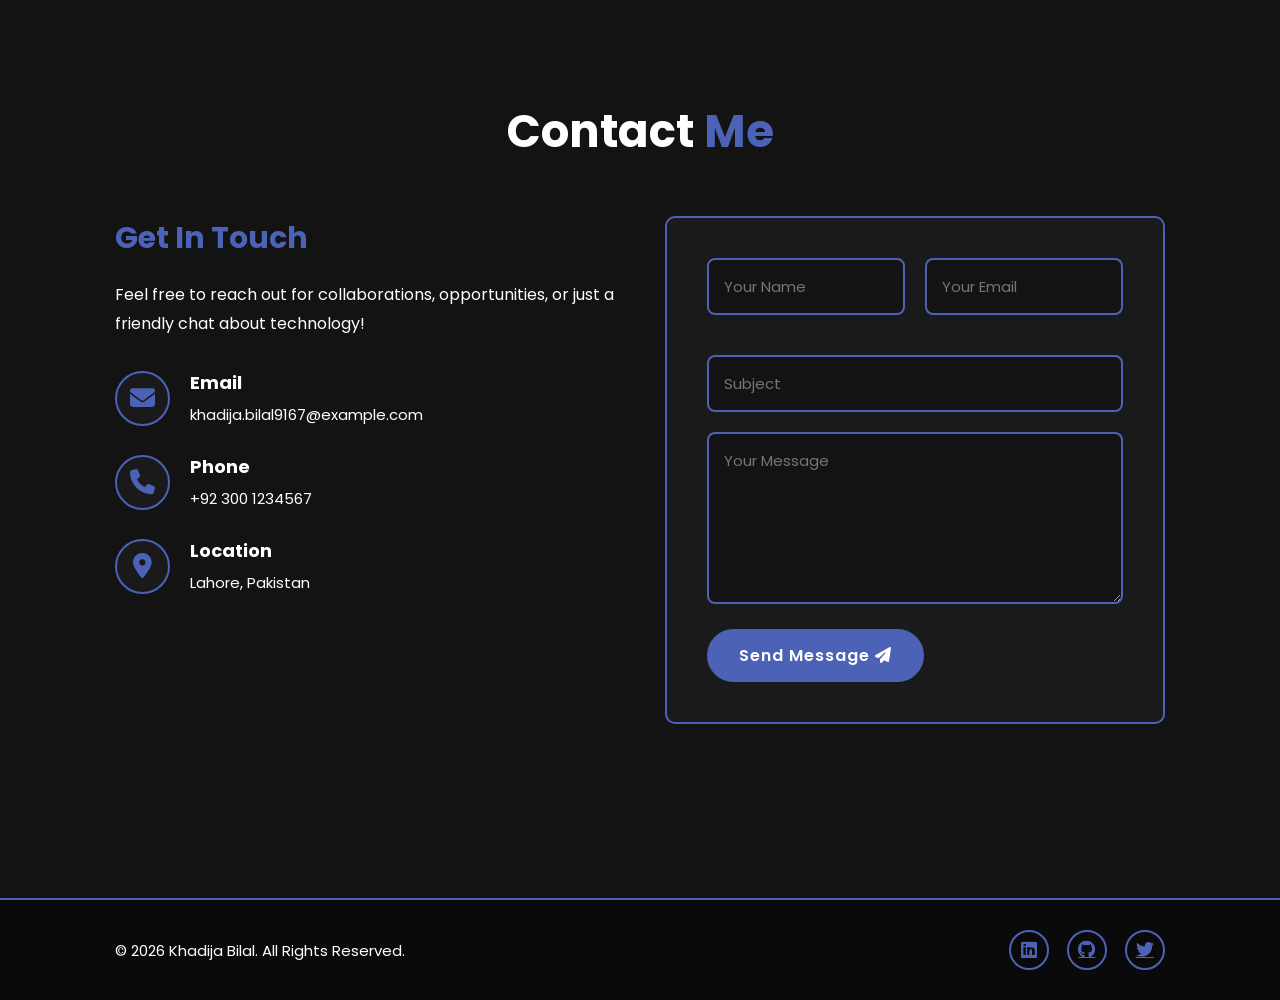
==== commit 97378022: "Update index.html" ====
--- a/index.html
+++ b/index.html
@@ -58,7 +58,7 @@
                 </div>
             </div>
             <div class="home-img">
-                <img src="pic.jpeg" alt="Khadija Bilal">
+                <img src="pic2.jpeg" alt="Khadija Bilal">
             </div>
         </section>
 
@@ -284,4 +284,5 @@
 
     <script src="script.js"></script>
 </body>
-</html>+
+</html>
--- a/style.css
+++ b/style.css
@@ -82,41 +82,44 @@
 
 /* ========== LIGHT THEME ========== */
 .theme-checkbox:checked ~ .main-wrapper {
-    --bg-color: #f5f5f5;
-    --second-bg-color: #ffffff;
+    --bg-color: #FFE0BD;
+    --second-bg-color: #ffefd5;
     --text-color: #1a1a1a;
-    --main-color: #3a4fa0;
-    --shadow-color: rgba(58, 79, 160, 0.2);
-    --card-bg: #ffffff;
+    --card-bg: #fff5e6;
+    background-color: #FFE0BD;
+    color: #1a1a1a;
 }
 
 .theme-checkbox:checked ~ .theme-toggle .fa-moon {
+    display: inline-block;
+    opacity: 1;
+}
+
+.theme-checkbox:checked ~ .theme-toggle .fa-sun {
+    display: none;
     opacity: 0;
-    transform: scale(0) rotate(-180deg);
-}
-
-.theme-checkbox:checked ~ .theme-toggle .fa-sun {
-    opacity: 1;
-    transform: scale(1) rotate(0deg);
 }
 
 .theme-checkbox:checked ~ .main-wrapper header {
-    background: rgba(255, 255, 255, 0.95);
-    box-shadow: 0 2px 10px rgba(0, 0, 0, 0.1);
+    background-color: #FFE0BD;
+    color: #1a1a1a;
 }
 
 /* Update body background when theme changes */
 .theme-checkbox:checked ~ body {
-    background-color: #f5f5f5;
-}
-
-/* replace the incorrect body rule so elements outside .main-wrapper also get light colors */
-.theme-checkbox:checked ~ .main-wrapper,
-.theme-checkbox:checked ~ footer,
-.theme-checkbox:checked ~ .main-wrapper *,
+    background-color: #FFE0BD;
+    color: #1a1a1a;
+}
+
+/* ensure footer and all elements get light colors */
+.theme-checkbox:checked ~ footer {
+    background-color: #FFE0BD;
+    color: #1a1a1a;
+}
+
 .theme-checkbox:checked ~ footer * {
-    background-color: #f5f5f5 !important;
-    color: #1a1a1a !important;
+    background-color: #FFE0BD;
+    color: #1a1a1a;
 }
 
 /* ========== HEADER ========== */
@@ -1007,8 +1010,6 @@
     position: relative;
     color: var(--main-color); /* ensure visible */
 }
-
-/* remove animations that change content; keep cursor only */
 .typing-text span::after{
     content: "";
     background-color: transparent;
@@ -1055,4 +1056,47 @@
     .home-content h1 { font-size: 3.5rem; }
     .typing-text { font-size: 2.5rem; }
     .section-title { font-size: 3rem; }
-}+
+    /* ensure timeline becomes single-column and content is readable */
+    .timeline {
+        padding-left: 1.2rem;
+    }
+    .timeline::before {
+        left: 1.2rem; /* keep the vertical line visible near the left edge */
+    }
+
+    .timeline-item {
+        width: 100%;
+        margin: 1.6rem 0;
+        padding: 0;
+        left: 0 !important;
+    }
+
+    /* remove left/right alternation and make content use remaining width */
+    .timeline-item:nth-child(odd),
+    .timeline-item:nth-child(even) {
+        transform: none;
+    }
+
+    .timeline-content {
+        position: relative;
+        margin-left: 3.2rem; /* space for the dot + line */
+        width: calc(100% - 3.6rem);
+        padding: 1.2rem;
+        box-sizing: border-box;
+    }
+
+    .timeline-dot {
+        left: 0.6rem;
+        top: 1.2rem;
+        transform: translate(0, 0);
+    }
+
+    .timeline-content h3,
+    .timeline-content p,
+    .institution,
+    .duration {
+        font-size: 1.4rem; /* scale text for small screens */
+        line-height: 1.4;
+    }
+}
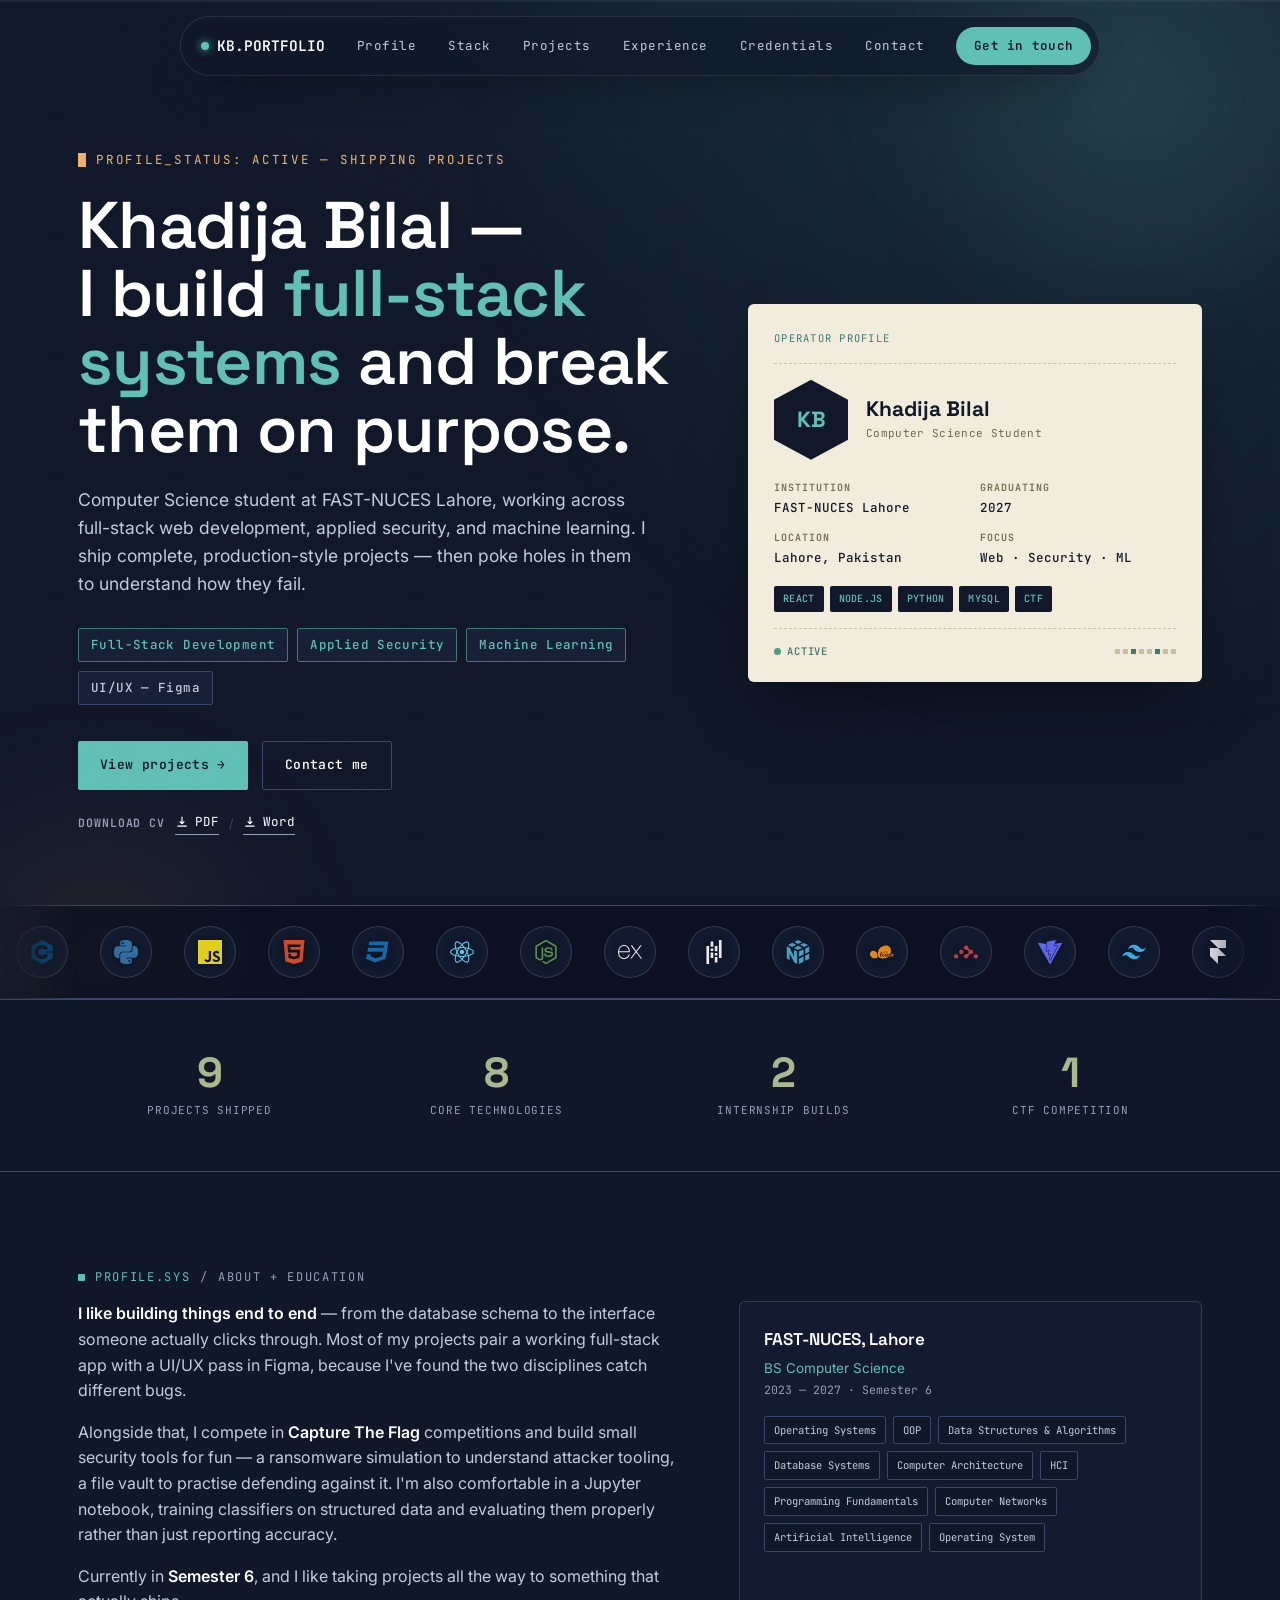
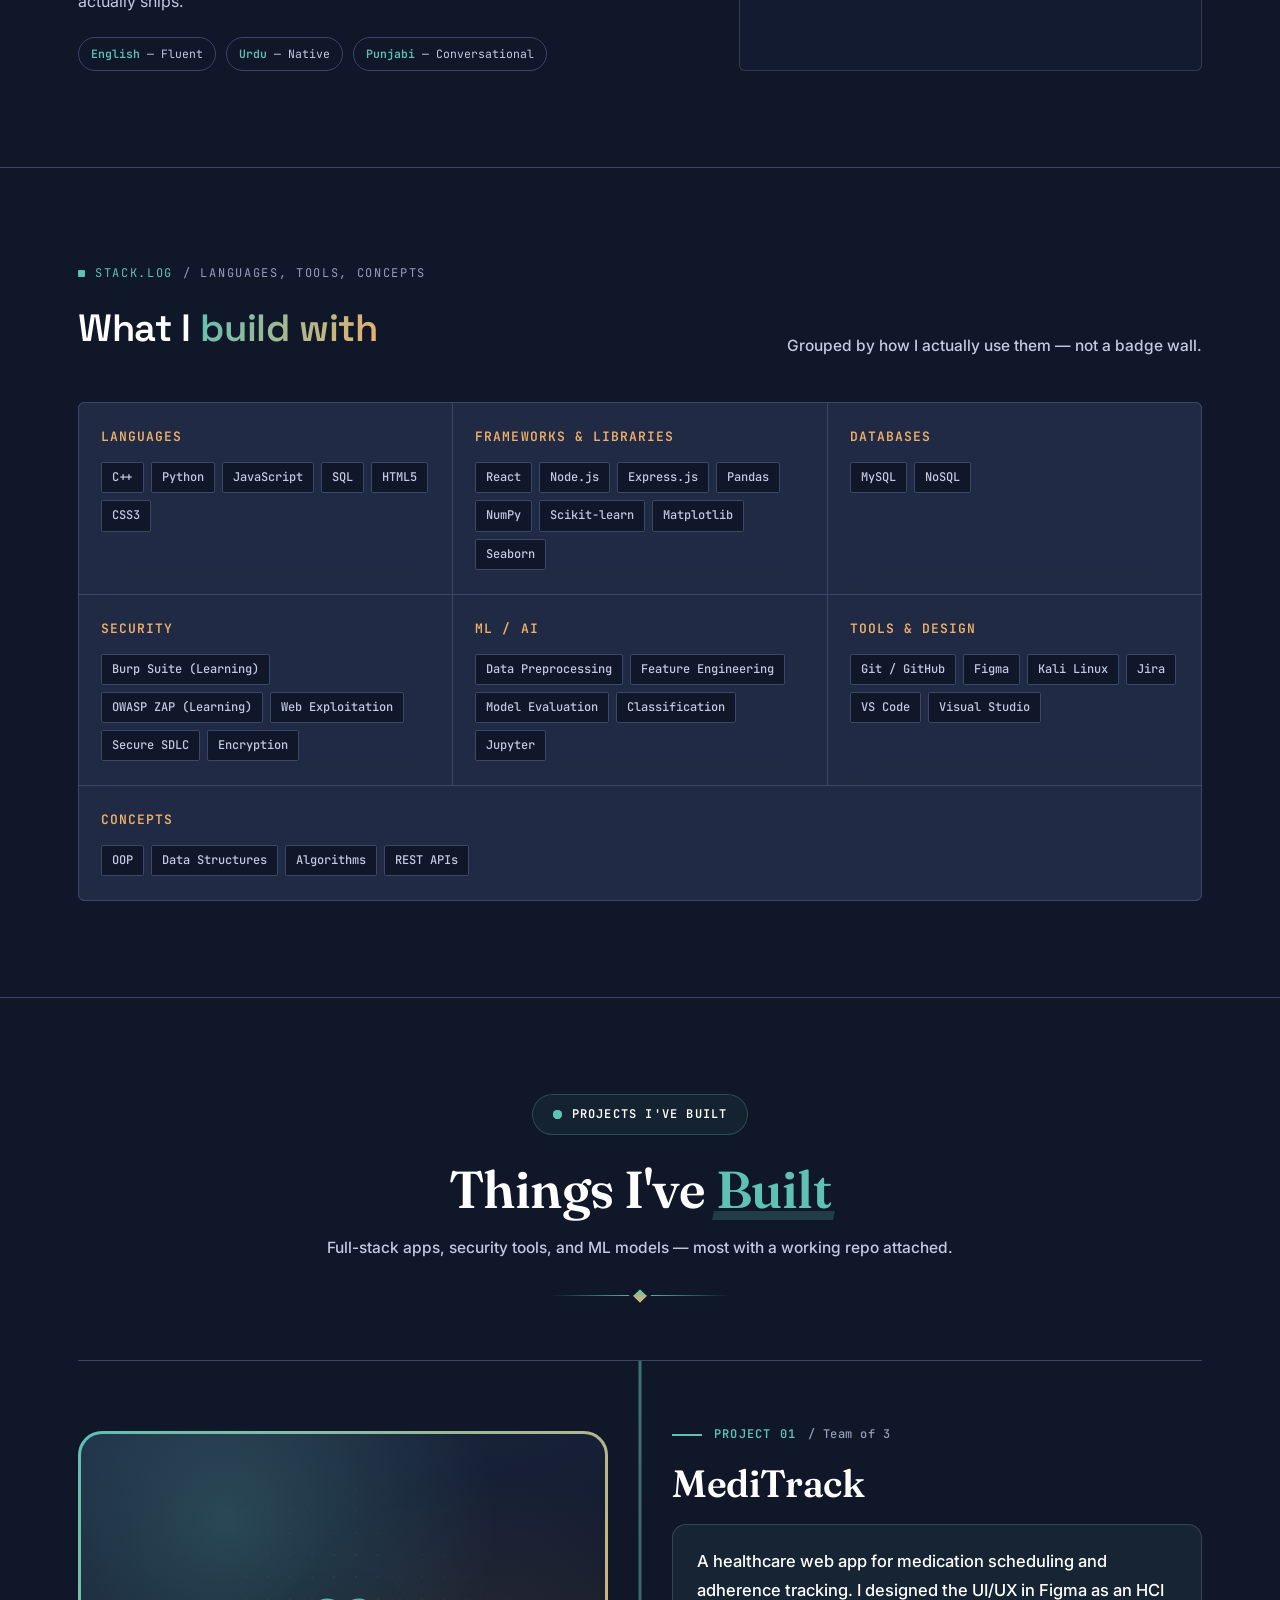
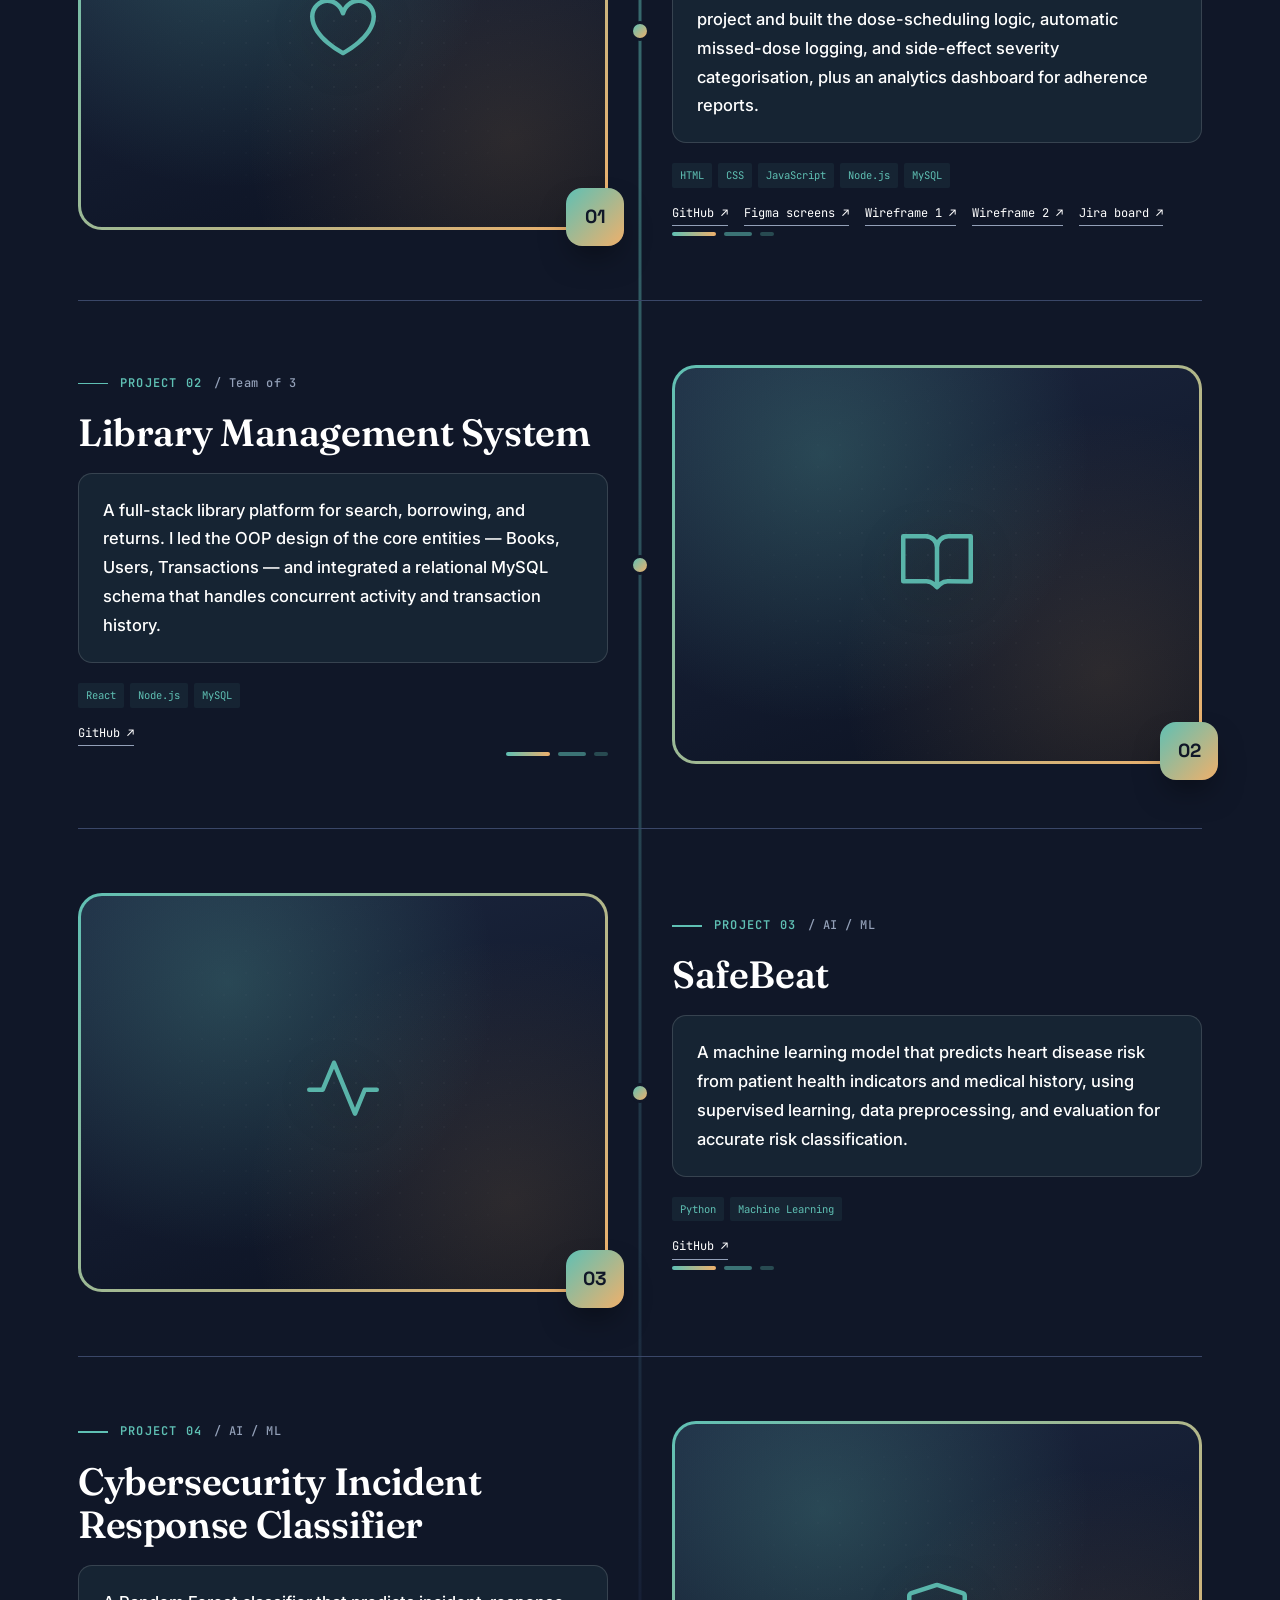
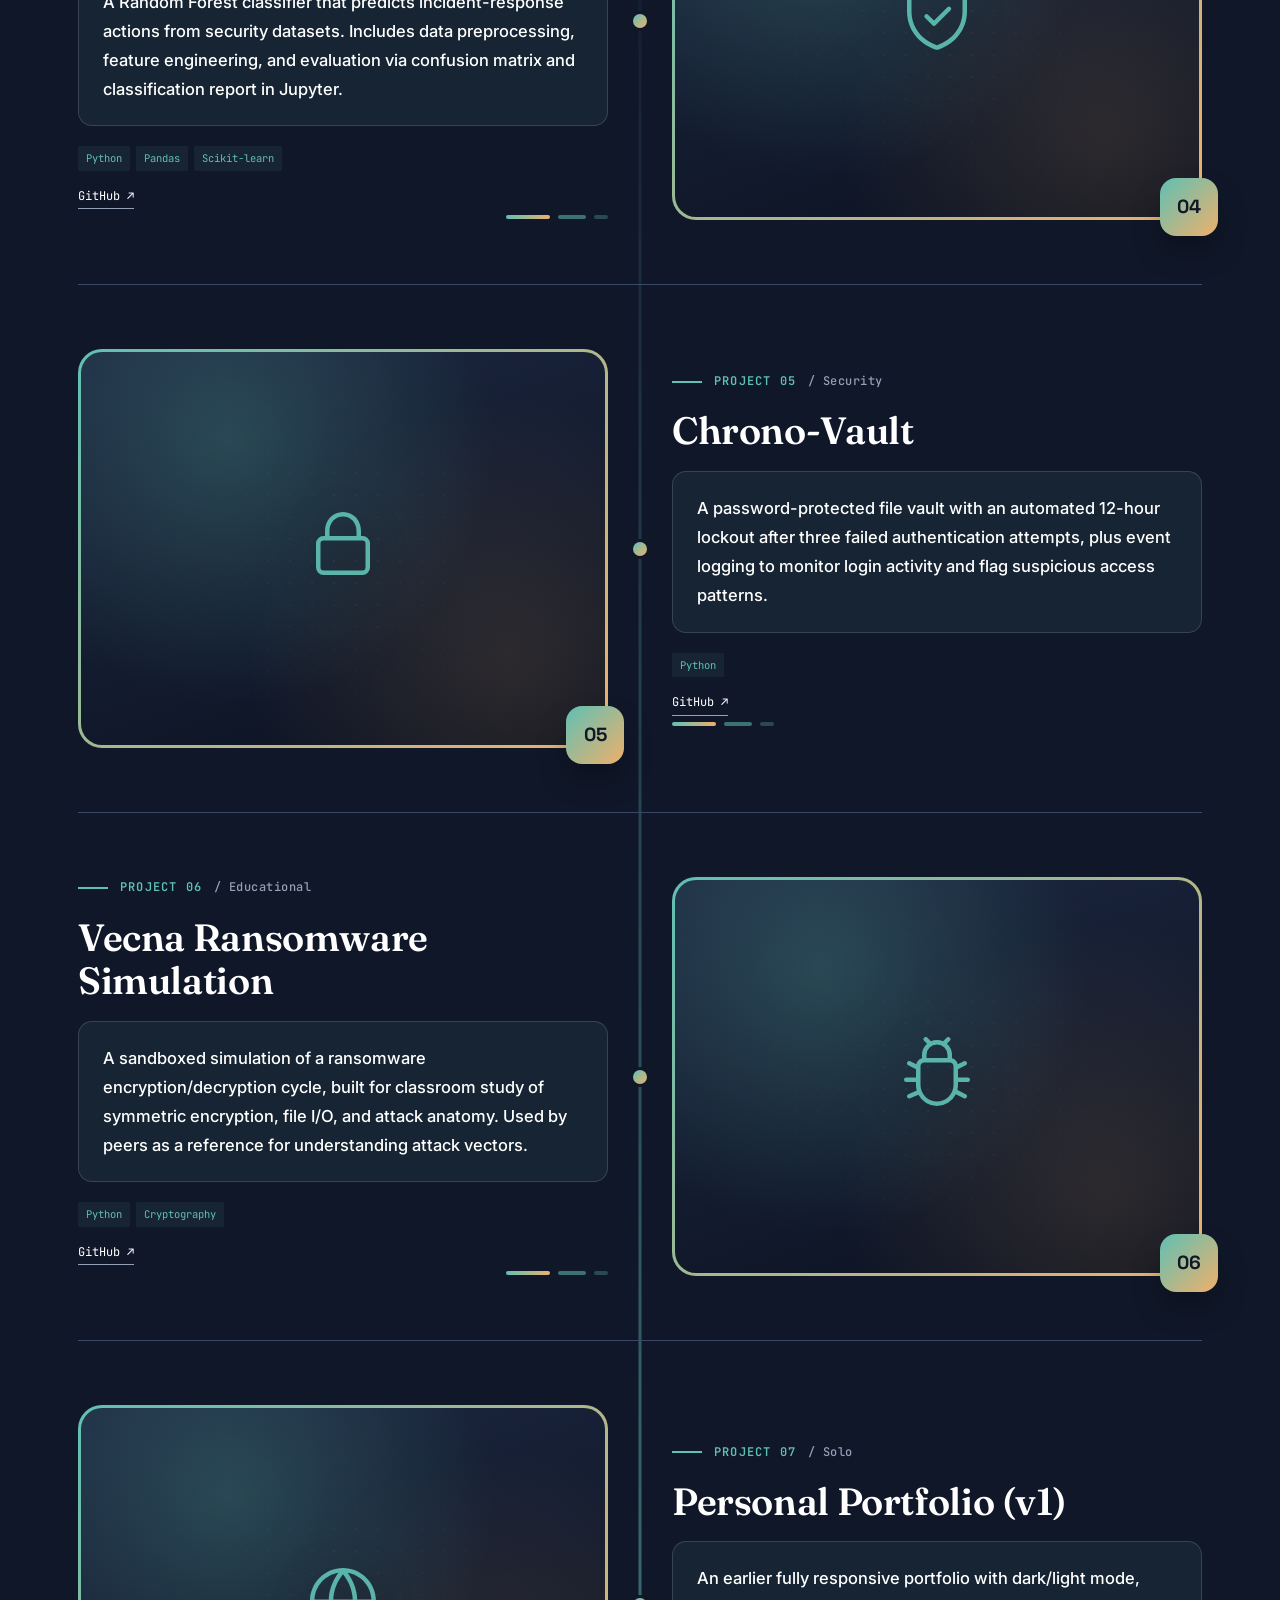
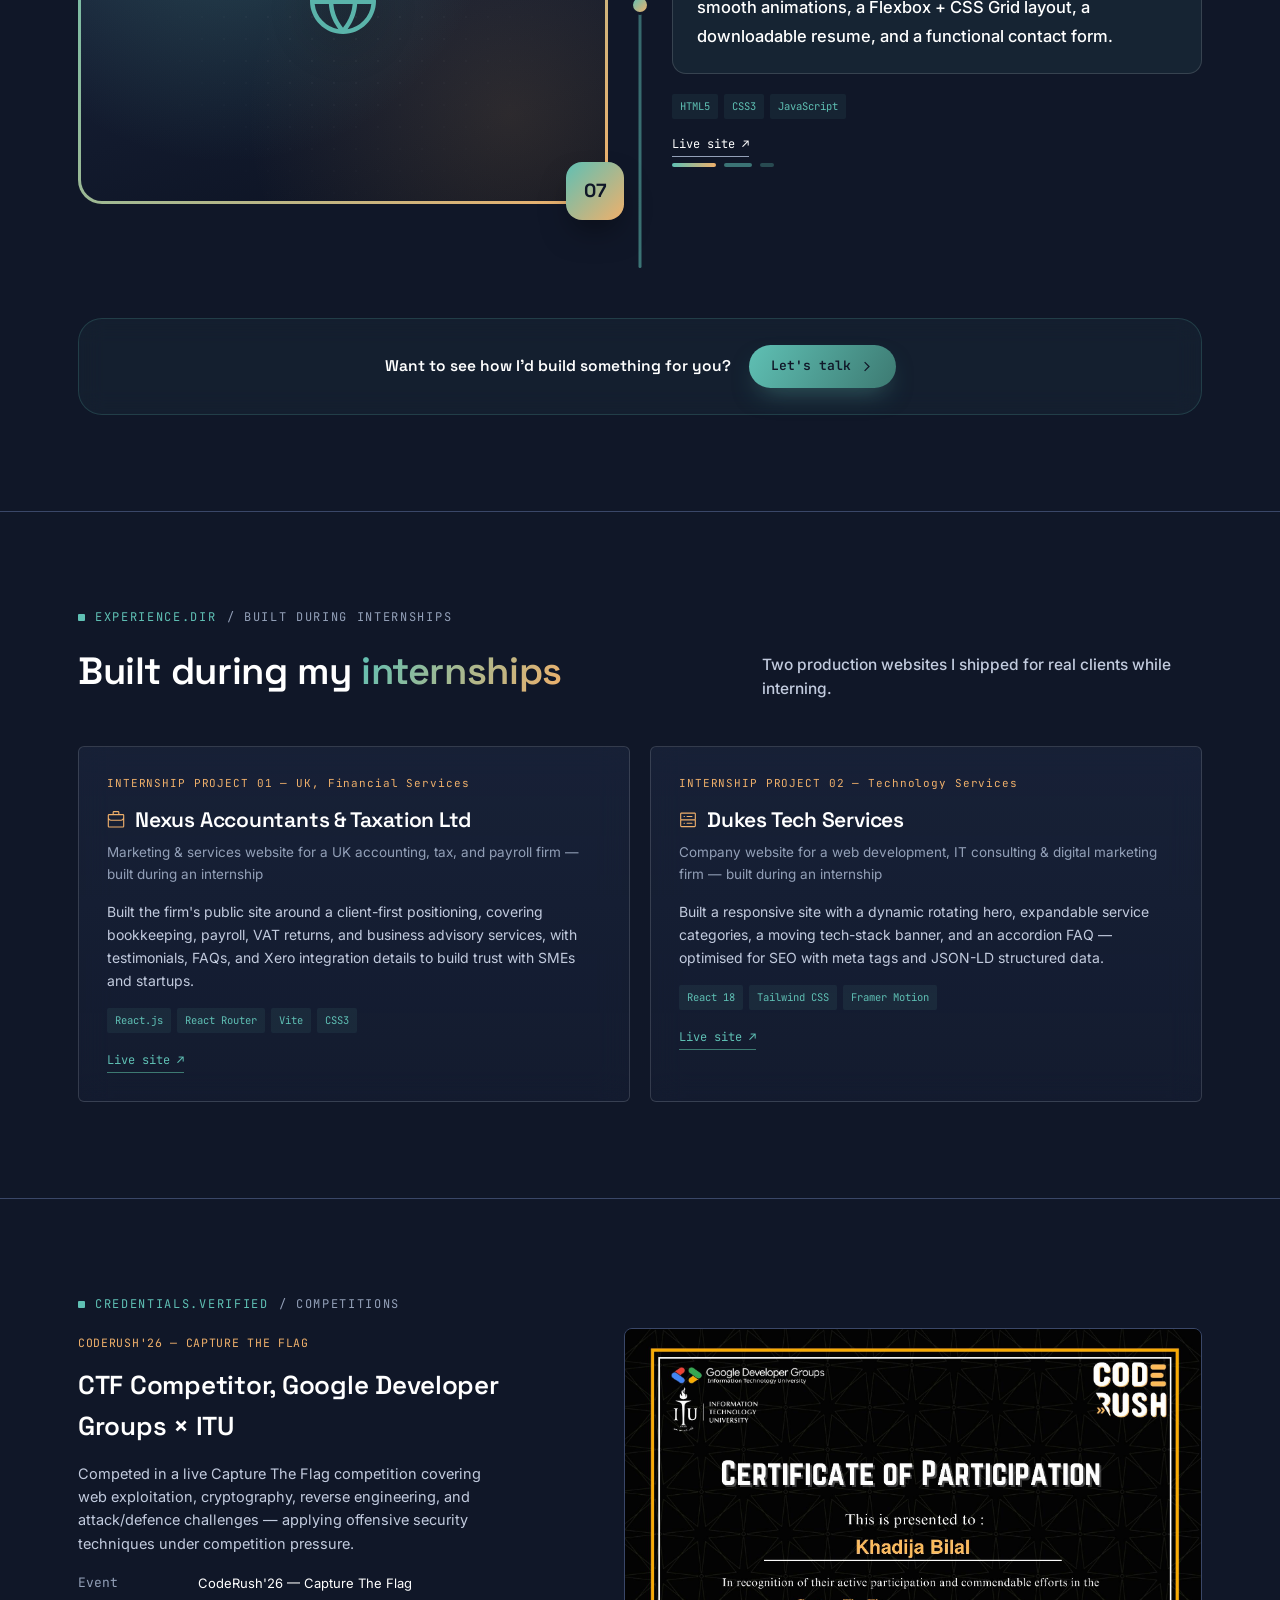
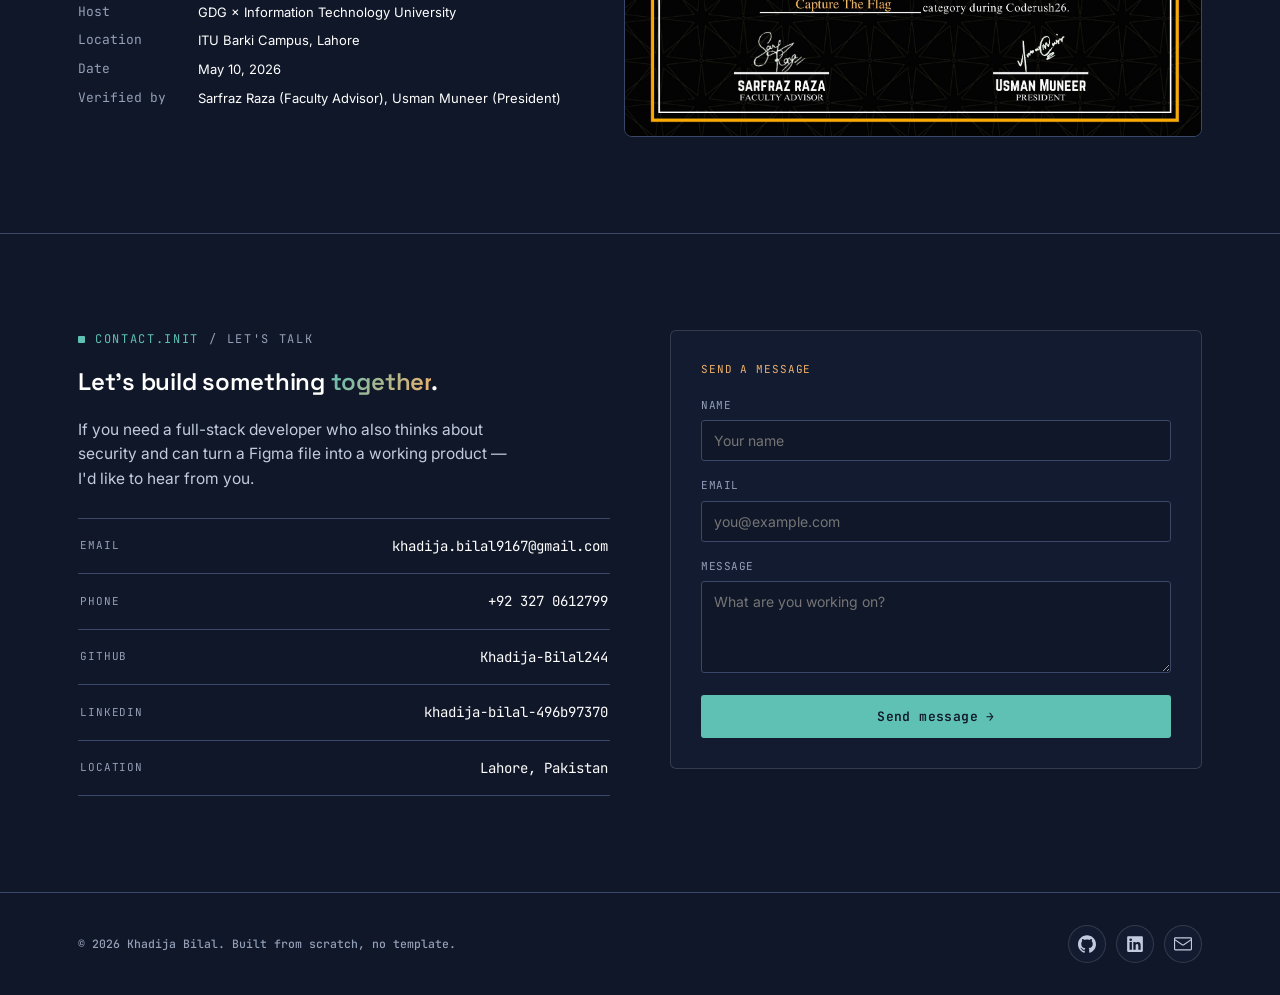
==== commit 3968098c: "Rename portfolio.html to index.html" ====
--- a/index.html
+++ b/index.html
@@ -1,288 +1,1522 @@
 <!DOCTYPE html>
 <html lang="en">
 <head>
-    <meta charset="UTF-8">
-    <meta name="viewport" content="width=device-width, initial-scale=1.0">
-    <link rel="stylesheet" href="https://cdnjs.cloudflare.com/ajax/libs/font-awesome/6.5.2/css/all.min.css">
-    <link rel="stylesheet" href="style.css">
-    <title>Khadija Bilal - Portfolio</title>
+<meta charset="UTF-8">
+<meta name="viewport" content="width=device-width, initial-scale=1.0">
+<title>Khadija Bilal — Full-Stack Development · Applied Security · ML</title>
+<meta name="description" content="Portfolio of Khadija Bilal, Computer Science student at FAST-NUCES Lahore — full-stack development, applied security, and machine learning projects.">
+<link rel="preconnect" href="https://fonts.googleapis.com">
+<link rel="preconnect" href="https://fonts.gstatic.com" crossorigin>
+<link href="https://fonts.googleapis.com/css2?family=Space+Grotesk:wght@400;500;600;700&family=Inter:wght@400;500;600&family=JetBrains+Mono:wght@400;500;600&family=Fraunces:opsz,wght@9..144,500;9..144,600&display=swap" rel="stylesheet">
+<style>
+:root{
+  --ink:#101728;
+  --ink-2:#0B1120;
+  --panel:#161F35;
+  --panel-2:#1C2740;
+  --line:#3A4768;
+  --parchment:#F2ECDD;
+  --parchment-dim:#DCD4BC;
+  --paper-line:#C9BFA0;
+  --teal:#5FC0B4;
+  --teal-dim:#3D7A72;
+  --amber:#EFB06B;
+  --coral:#DD7A63;
+  --slate:#C2CBDE;
+  --slate-dim:#93A0B8;
+  --white:#FFFFFF;
+  --radius:2px;
+  --maxw:1180px;
+}
+*,*::before,*::after{box-sizing:border-box;margin:0;padding:0;}
+html{scroll-behavior:smooth;}
+@media (prefers-reduced-motion: reduce){
+  html{scroll-behavior:auto;}
+  *,*::before,*::after{animation-duration:0.001ms !important;animation-iteration-count:1 !important;transition-duration:0.001ms !important;}
+}
+body{
+  background:var(--ink);
+  color:var(--slate);
+  font-family:'Inter',sans-serif;
+  font-size:16px;
+  line-height:1.6;
+  -webkit-font-smoothing:antialiased;
+  overflow-x:hidden;
+}
+::selection{background:var(--teal);color:var(--ink);}
+a{color:inherit;text-decoration:none;}
+img{max-width:100%;display:block;}
+.wrap{max-width:var(--maxw);margin:0 auto;padding:0 28px;}
+::-webkit-scrollbar{width:10px;height:10px;}
+::-webkit-scrollbar-track{background:var(--ink);}
+::-webkit-scrollbar-thumb{background:var(--panel-2);border:2px solid var(--ink);border-radius:6px;}
+::-webkit-scrollbar-thumb:hover{background:var(--teal-dim);}
+html{scrollbar-color:var(--panel-2) var(--ink);}
+
+/* ---------- FALLING-LINES BACKGROUND ---------- */
+.bg-fx{
+  position:fixed;inset:0;z-index:-1;overflow:hidden;pointer-events:none;
+  background:
+    radial-gradient(ellipse 900px 500px at 50% 0%, rgba(87,171,160,0.06), transparent 60%),
+    var(--ink);
+}
+.bg-line{
+  position:absolute;top:-18vh;width:1px;
+  background:linear-gradient(180deg, transparent 0%, var(--lc, var(--amber)) 45%, var(--lc, var(--amber)) 60%, transparent 100%);
+  opacity:0;animation:fallLine linear infinite;animation-delay:var(--ad,0s);animation-duration:var(--du,6s);
+}
+.bg-line::after{
+  content:'';position:absolute;top:0;left:50%;transform:translate(-50%,-50%);
+  width:3px;height:3px;border-radius:50%;background:var(--lc, var(--amber));
+  box-shadow:0 0 7px 1px var(--lc, var(--amber));
+}
+@keyframes fallLine{
+  0%{transform:translateY(0);opacity:0;}
+  10%{opacity:var(--op,0.45);}
+  80%{opacity:var(--op,0.45);}
+  100%{transform:translateY(138vh);opacity:0;}
+}
+@media (prefers-reduced-motion: reduce){
+  .bg-line{animation:none;opacity:0;}
+}
+.cursor-glow{
+  position:absolute;width:520px;height:520px;left:0;top:0;border-radius:50%;
+  background:radial-gradient(circle, rgba(87,171,160,0.11), transparent 68%);
+  transform:translate3d(-50%,-50%,0);opacity:0;transition:opacity .4s ease;will-change:transform;
+}
+.grain{
+  position:fixed;inset:0;z-index:5;pointer-events:none;opacity:0.05;mix-blend-mode:overlay;
+  background-image:url("data:image/svg+xml,%3Csvg xmlns='http://www.w3.org/2000/svg' width='120' height='120'%3E%3Cfilter id='n'%3E%3CfeTurbulence type='fractalNoise' baseFrequency='0.85' numOctaves='2' stitchTiles='stitch'/%3E%3C/filter%3E%3Crect width='100%25' height='100%25' filter='url(%23n)'/%3E%3C/svg%3E");
+}
+
+/* ---------- REVEAL-ON-SCROLL ---------- */
+.reveal{opacity:0;transform:translateY(28px);transition:opacity .7s cubic-bezier(.16,.8,.3,1), transform .7s cubic-bezier(.16,.8,.3,1);transition-delay:var(--d,0s);}
+.reveal.visible{opacity:1;transform:translateY(0);}
+.reveal-scale{opacity:0;transform:scale(.94);transition:opacity .7s cubic-bezier(.16,.8,.3,1), transform .7s cubic-bezier(.16,.8,.3,1);transition-delay:var(--d,0s);}
+.reveal-scale.visible{opacity:1;transform:scale(1);}
+@media (prefers-reduced-motion: reduce){
+  .reveal,.reveal-scale{opacity:1 !important;transform:none !important;transition:none !important;}
+}
+h1,h2,h3,h4{font-family:'Space Grotesk',sans-serif;color:var(--white);font-weight:600;letter-spacing:-0.01em;}
+.mono{font-family:'JetBrains Mono',monospace;}
+.eyebrow{
+  font-family:'JetBrains Mono',monospace;
+  font-size:12px;
+  letter-spacing:0.14em;
+  text-transform:uppercase;
+  color:var(--teal);
+  display:flex;
+  align-items:center;
+  gap:10px;
+  margin-bottom:14px;
+}
+.eyebrow::before{content:'';width:7px;height:7px;background:var(--teal);border-radius:1px;flex-shrink:0;}
+.eyebrow .path{color:var(--slate-dim);}
+:focus-visible{outline:2px solid var(--amber);outline-offset:3px;}
+
+/* ---------- NAV ---------- */
+.scroll-progress{position:fixed;top:0;left:0;right:0;height:2px;z-index:101;background:rgba(255,255,255,0.05);}
+.scroll-progress-fill{height:100%;width:0%;background:linear-gradient(90deg, var(--teal), var(--amber));transition:width .1s linear;}
+
+header.nav{
+  position:fixed;top:16px;left:50%;transform:translateX(-50%);z-index:100;
+  width:calc(100% - 40px);max-width:920px;border-radius:999px;
+  background:rgba(16,23,40,0.62);
+  backdrop-filter:blur(16px);-webkit-backdrop-filter:blur(16px);
+  border:1px solid rgba(255,255,255,0.1);
+  box-shadow:0 18px 45px -22px rgba(0,0,0,0.65);
+  transition:background .35s ease, box-shadow .35s ease, top .3s ease, max-width .3s ease, border-color .3s ease;
+}
+header.nav.scrolled{
+  top:10px;max-width:840px;
+  background:rgba(16,23,40,0.85);
+  border-color:rgba(255,255,255,0.14);
+  box-shadow:0 20px 50px -20px rgba(0,0,0,0.75);
+}
+.nav-inner{margin:0 auto;padding:0 8px 0 20px;height:58px;display:flex;align-items:center;justify-content:space-between;gap:10px;}
+.nav-mark{
+  font-family:'JetBrains Mono',monospace;font-weight:600;font-size:14.5px;color:var(--white);
+  display:flex;align-items:center;gap:8px;flex-shrink:0;
+}
+.nav-mark .dot{width:8px;height:8px;background:var(--teal);border-radius:50%;box-shadow:0 0 8px var(--teal);animation:pulse 2.4s infinite;}
+nav.links{display:flex;gap:2px;position:relative;}
+.nav-active-pill, .nav-hover-pill{
+  position:absolute;top:50%;left:0;height:32px;border-radius:999px;
+  transform:translate(0,-50%);width:0;opacity:0;pointer-events:none;z-index:0;
+}
+.nav-active-pill{
+  background:rgba(255,255,255,0.07);border:1px solid rgba(255,255,255,0.1);
+  transition:transform .4s cubic-bezier(.34,1.2,.4,1), width .4s cubic-bezier(.34,1.2,.4,1), opacity .3s ease;
+}
+.nav-hover-pill{
+  background:rgba(95,192,180,0.18);border:1px solid rgba(95,192,180,0.45);
+  transition:transform .28s cubic-bezier(.34,1.56,.64,1), width .28s cubic-bezier(.34,1.56,.64,1), opacity .18s ease;
+}
+nav.links a{
+  font-family:'JetBrains Mono',monospace;font-size:12.5px;letter-spacing:0.04em;
+  padding:9px 15px;color:var(--slate);border-radius:999px;transition:color .2s ease;
+  position:relative;z-index:1;
+}
+nav.links a:hover{color:var(--white);}
+nav.links a.active{color:var(--teal);}
+.nav-cta{
+  font-family:'JetBrains Mono',monospace;font-size:12.5px;color:var(--ink);background:var(--teal);
+  padding:9px 18px;border-radius:999px;font-weight:600;letter-spacing:0.02em;flex-shrink:0;
+  transition:background .2s, transform .2s;
+}
+.nav-cta:hover{background:var(--amber);transform:translateY(-1px);}
+.burger{display:none;flex-direction:column;gap:4px;background:none;border:none;cursor:pointer;padding:8px;border-radius:50%;transition:background .2s ease;}
+.burger:hover{background:rgba(255,255,255,0.08);}
+.burger span{width:20px;height:2px;background:var(--white);display:block;transition:transform .25s ease, opacity .25s ease;}
+.burger.open span:nth-child(1){transform:translateY(6px) rotate(45deg);}
+.burger.open span:nth-child(2){opacity:0;}
+.burger.open span:nth-child(3){transform:translateY(-6px) rotate(-45deg);}
+
+/* ---------- HERO ---------- */
+.hero{
+  padding:150px 0 0;
+  position:relative;
+  overflow:hidden;
+  background-image: radial-gradient(circle at 85% 12%, rgba(87,171,160,0.14), transparent 45%);
+}
+.hero-blob{position:absolute;border-radius:50%;filter:blur(70px);pointer-events:none;z-index:0;}
+.hero-blob.b1{width:480px;height:480px;top:-160px;right:-120px;background:radial-gradient(circle, rgba(87,171,160,0.22), transparent 70%);animation:drift1 22s ease-in-out infinite;}
+.hero-blob.b2{width:360px;height:360px;bottom:-140px;left:-80px;background:radial-gradient(circle, rgba(226,166,90,0.14), transparent 70%);animation:drift2 26s ease-in-out infinite;}
+@keyframes drift1{0%,100%{transform:translate(0,0) scale(1);}50%{transform:translate(-40px,30px) scale(1.08);}}
+@keyframes drift2{0%,100%{transform:translate(0,0) scale(1);}50%{transform:translate(30px,-25px) scale(1.1);}}
+.hero-grid{display:grid;grid-template-columns:1.15fr 0.85fr;gap:56px;align-items:center;position:relative;z-index:1;padding-bottom:70px;}
+.hero-eyebrow{font-family:'JetBrains Mono',monospace;font-size:12.5px;letter-spacing:0.14em;text-transform:uppercase;color:var(--amber);margin-bottom:22px;display:flex;align-items:center;gap:10px;}
+.hero-eyebrow .blink{width:8px;height:14px;background:var(--amber);animation:blink 1.1s steps(2) infinite;}
+@keyframes blink{50%{opacity:0;}}
+.hero h1{font-size:clamp(40px,6vw,66px);line-height:1.03;margin-bottom:22px;}
+.hero h1 span{color:var(--teal);position:relative;}
+.hero p.lead{font-size:17.5px;color:var(--slate);max-width:52ch;margin-bottom:30px;}
+.hero-tags{display:flex;flex-wrap:wrap;gap:9px;margin-bottom:36px;}
+.tag{
+  font-family:'JetBrains Mono',monospace;font-size:12.5px;font-weight:500;letter-spacing:0.03em;
+  padding:6px 12px;border:1px solid var(--line);border-radius:var(--radius);color:var(--slate);
+  background:var(--panel);transition:transform .2s ease, border-color .2s ease, color .2s ease;
+}
+.tag:hover{transform:translateY(-2px);border-color:var(--teal-dim);}
+.tag.on{color:var(--teal);border-color:var(--teal-dim);}
+.hero-actions{display:flex;gap:14px;flex-wrap:wrap;}
+.btn{
+  font-family:'JetBrains Mono',monospace;font-size:13px;letter-spacing:0.03em;font-weight:500;
+  padding:13px 22px;border-radius:var(--radius);display:inline-flex;align-items:center;gap:8px;
+  transition:transform .18s cubic-bezier(.34,1.56,.64,1), background .2s, border-color .2s, box-shadow .3s;
+  position:relative;overflow:hidden;
+}
+.btn-primary{background:var(--teal);color:var(--ink);font-weight:600;}
+.btn-primary::before{
+  content:'';position:absolute;inset:0;background:linear-gradient(115deg, transparent 30%, rgba(255,255,255,0.45) 50%, transparent 70%);
+  transform:translateX(-130%);transition:transform .6s ease;
+}
+.btn-primary:hover::before{transform:translateX(130%);}
+.btn-primary:hover{background:var(--amber);transform:translateY(-2px);box-shadow:0 10px 24px -8px rgba(226,166,90,0.5);}
+.btn-ghost{border:1px solid var(--line);color:var(--white);}
+.btn-ghost:hover{border-color:var(--teal);color:var(--teal);transform:translateY(-2px);box-shadow:0 10px 24px -10px rgba(87,171,160,0.35);}
+.cv-row{display:flex;align-items:center;gap:10px;margin-top:22px;}
+.cv-label{font-family:'JetBrains Mono',monospace;font-size:11.5px;font-weight:600;letter-spacing:0.08em;text-transform:uppercase;color:var(--slate-dim);}
+.cv-link{
+  font-family:'JetBrains Mono',monospace;font-size:12.5px;color:var(--white);
+  display:inline-flex;align-items:center;gap:6px;border-bottom:1px solid var(--slate-dim);padding-bottom:2px;
+  transition:color .2s ease, border-color .2s ease, transform .2s ease;
+}
+.cv-link svg{flex-shrink:0;transition:transform .2s ease;}
+.cv-link:hover{color:var(--teal);border-color:var(--teal);}
+.cv-link:hover svg{transform:translateY(2px);}
+.cv-sep{color:var(--line);font-size:12px;}
+
+/* ---------- MARQUEE ---------- */
+.marquee-band{
+  position:relative;z-index:1;border-top:1px solid var(--line);border-bottom:1px solid var(--line);
+  background:rgba(11,17,32,0.7);backdrop-filter:blur(10px);-webkit-backdrop-filter:blur(10px);
+  overflow:hidden;white-space:nowrap;
+  -webkit-mask-image:linear-gradient(90deg, transparent, #000 6%, #000 94%, transparent);
+  mask-image:linear-gradient(90deg, transparent, #000 6%, #000 94%, transparent);
+}
+.marquee-track{display:inline-flex;animation:marquee 62s linear infinite;padding:20px 0;}
+.marquee-band:hover .marquee-track{animation-play-state:paused;}
+.orb-set{display:inline-flex;flex-shrink:0;}
+@keyframes marquee{from{transform:translateX(0);}to{transform:translateX(-50%);}}
+.tech-orb{
+  width:52px;height:52px;border-radius:50%;background:rgba(22,31,53,0.72);border:1px solid rgba(255,255,255,0.14);
+  backdrop-filter:blur(10px);-webkit-backdrop-filter:blur(10px);
+  display:inline-flex;align-items:center;justify-content:center;margin:0 16px;position:relative;flex-shrink:0;
+  transition:transform .25s cubic-bezier(.34,1.56,.64,1), border-color .25s ease, background .25s ease;
+  cursor:default;
+}
+.tech-orb svg{width:24px;height:24px;filter:opacity(0.92) drop-shadow(0 1px 4px rgba(0,0,0,0.4));transition:filter .25s ease, transform .25s ease;}
+.tech-orb:hover svg{filter:opacity(1) drop-shadow(0 2px 10px rgba(0,0,0,0.5));transform:scale(1.1);}
+.tech-orb:hover{transform:translateY(-6px) scale(1.08);border-color:var(--teal-dim);background:var(--panel-2);}
+
+/* Portal tooltip — lives outside the overflow-hidden marquee band, positioned via JS */
+.orb-tooltip{
+  position:fixed;z-index:150;pointer-events:none;
+  font-family:'JetBrains Mono',monospace;font-size:11px;font-weight:600;letter-spacing:0.02em;
+  color:var(--ink);background:var(--teal);padding:5px 10px;border-radius:3px;white-space:nowrap;
+  opacity:0;transform:translate(-50%,-100%) translateY(-4px);
+  transition:opacity .16s ease, transform .16s ease;
+}
+.orb-tooltip.show{opacity:1;transform:translate(-50%,-100%) translateY(-12px);}
+.orb-tooltip::after{
+  content:'';position:absolute;top:100%;left:50%;transform:translateX(-50%);
+  border:5px solid transparent;border-top-color:var(--teal);
+}
+@media (prefers-reduced-motion: reduce){
+  .hero-blob{animation:none;}
+  .marquee-track{animation:none;}
+}
+.hero-in{opacity:0;transform:translateY(22px);animation:heroIn .85s cubic-bezier(.16,.8,.3,1) forwards;animation-delay:var(--d,0s);}
+@keyframes heroIn{to{opacity:1;transform:translateY(0);}}
+
+/* ---------- BADGE (signature element) ---------- */
+.badge-wrap{perspective:1200px;}
+.badge-card{
+  background:var(--parchment);
+  color:var(--ink);
+  border-radius:6px;
+  padding:26px 26px 22px;
+  position:relative;
+  box-shadow:0 30px 60px -20px rgba(0,0,0,0.55);
+  overflow:hidden;
+  transition:transform .35s cubic-bezier(.16,.8,.3,1), box-shadow .35s ease;
+  transform-style:preserve-3d;
+  will-change:transform;
+}
+.badge-card:hover{box-shadow:0 40px 80px -20px rgba(0,0,0,0.65);}
+.badge-card::after{
+  content:'';position:absolute;inset:0;
+  background:linear-gradient(115deg, transparent 40%, rgba(255,255,255,0.55) 50%, transparent 60%);
+  transform:translateX(-120%);
+  animation:scan 2.6s ease-in-out 0.4s 1;
+}
+@keyframes scan{to{transform:translateX(120%);}}
+.badge-top{display:flex;justify-content:space-between;align-items:flex-start;border-bottom:1px dashed var(--paper-line);padding-bottom:16px;margin-bottom:16px;}
+.badge-top .label{font-family:'JetBrains Mono',monospace;font-size:10.5px;letter-spacing:0.12em;color:var(--teal-dim);text-transform:uppercase;}
+.badge-top .idnum{font-family:'JetBrains Mono',monospace;font-size:10.5px;color:#7a7358;}
+.badge-mid{display:flex;gap:18px;align-items:center;margin-bottom:20px;}
+.hex{
+  width:74px;height:80px;flex-shrink:0;
+  background:var(--ink);
+  clip-path:polygon(50% 0%, 100% 25%, 100% 75%, 50% 100%, 0% 75%, 0% 25%);
+  display:flex;align-items:center;justify-content:center;
+  font-family:'Space Grotesk',sans-serif;font-weight:700;font-size:22px;color:var(--teal);
+}
+.badge-name{font-family:'Space Grotesk',sans-serif;font-weight:700;font-size:21px;color:var(--ink);line-height:1.15;}
+.badge-role{font-family:'JetBrains Mono',monospace;font-size:11px;color:#6b6650;margin-top:4px;letter-spacing:0.03em;}
+.badge-fields{display:grid;grid-template-columns:1fr 1fr;gap:12px 10px;margin-bottom:18px;}
+.field .k{font-family:'JetBrains Mono',monospace;font-size:10px;font-weight:600;letter-spacing:0.1em;color:#726a4f;text-transform:uppercase;}
+.field .v{font-family:'JetBrains Mono',monospace;font-size:12.5px;color:var(--ink);font-weight:500;margin-top:2px;}
+.badge-clearance{display:flex;gap:6px;flex-wrap:wrap;margin-bottom:16px;}
+.clearance-chip{
+  font-family:'JetBrains Mono',monospace;font-size:10px;letter-spacing:0.03em;
+  background:var(--ink);color:var(--teal);padding:5px 9px;border-radius:2px;font-weight:500;
+}
+.badge-bottom{display:flex;justify-content:space-between;align-items:center;border-top:1px dashed var(--paper-line);padding-top:14px;}
+.badge-bottom .status{display:flex;align-items:center;gap:6px;font-family:'JetBrains Mono',monospace;font-size:10.5px;color:#4d7a6f;font-weight:600;text-transform:uppercase;letter-spacing:0.08em;}
+.badge-bottom .status .pulse{width:7px;height:7px;background:#4d9a86;border-radius:50%;box-shadow:0 0 0 0 rgba(77,154,134,0.6);animation:pulse 2s infinite;}
+@keyframes pulse{
+  0%{box-shadow:0 0 0 0 rgba(77,154,134,0.5);}
+  70%{box-shadow:0 0 0 7px rgba(77,154,134,0);}
+  100%{box-shadow:0 0 0 0 rgba(77,154,134,0);}
+}
+.badge-bottom .grid-deco{display:flex;gap:3px;}
+.badge-bottom .grid-deco span{width:5px;height:5px;background:var(--paper-line);}
+.badge-bottom .grid-deco span:nth-child(3n){background:var(--teal-dim);}
+
+.grad-text{
+  background:linear-gradient(120deg, var(--teal), var(--amber));
+  -webkit-background-clip:text;background-clip:text;-webkit-text-fill-color:transparent;color:transparent;
+}
+
+/* ---------- STATS STRIP ---------- */
+.stats-strip{padding:52px 0;border-top:1px solid var(--line);position:relative;z-index:1;}
+.stats-grid{display:grid;grid-template-columns:repeat(4,1fr);gap:24px;}
+.stat{text-align:center;}
+.stat-num{
+  font-family:'Space Grotesk',sans-serif;font-weight:700;font-size:clamp(30px,4vw,42px);line-height:1;
+  background:linear-gradient(120deg, var(--teal), var(--amber));
+  -webkit-background-clip:text;background-clip:text;-webkit-text-fill-color:transparent;color:transparent;
+}
+.stat-label{
+  font-family:'JetBrains Mono',monospace;font-size:11px;letter-spacing:0.07em;text-transform:uppercase;
+  color:var(--slate-dim);margin-top:8px;
+}
+
+/* ---------- SECTION SHELL ---------- */
+section{padding:96px 0;border-top:1px solid var(--line);}
+.section-head{display:flex;justify-content:space-between;align-items:flex-end;margin-bottom:44px;gap:30px;flex-wrap:wrap;}
+.section-head h2{font-size:clamp(28px,3.4vw,38px);}
+.section-head .sub{color:var(--slate);font-size:15.5px;font-weight:500;max-width:44ch;}
+
+/* ---------- ABOUT ---------- */
+.about-grid{display:grid;grid-template-columns:1.3fr 1fr;gap:60px;}
+.about-grid p{font-size:16px;color:var(--slate);margin-bottom:16px;max-width:60ch;}
+.about-grid p strong{color:var(--white);font-weight:600;}
+.langs{display:flex;gap:10px;margin-top:22px;flex-wrap:wrap;}
+.lang-pill{font-family:'JetBrains Mono',monospace;font-size:11.5px;padding:7px 12px;border:1px solid var(--line);border-radius:20px;color:var(--slate);}
+.lang-pill b{color:var(--teal);font-weight:600;}
+.edu-card{background:rgba(22,31,53,0.7);border:1px solid rgba(255,255,255,0.14);border-radius:6px;padding:24px;backdrop-filter:blur(16px);-webkit-backdrop-filter:blur(16px);}
+.edu-card .school{font-family:'Space Grotesk',sans-serif;color:var(--white);font-weight:600;font-size:17px;margin-bottom:4px;}
+.edu-card .deg{font-size:13.5px;color:var(--teal);margin-bottom:2px;}
+.edu-card .yrs{font-family:'JetBrains Mono',monospace;font-size:11.5px;color:var(--slate-dim);margin-bottom:16px;}
+.edu-card ul{list-style:none;display:flex;flex-wrap:wrap;gap:7px;}
+.edu-card li{font-family:'JetBrains Mono',monospace;font-size:10.5px;color:var(--slate);background:var(--ink);padding:5px 9px;border-radius:2px;border:1px solid var(--line);transition:transform .18s ease, border-color .18s ease, color .18s ease;}
+.edu-card li:hover{transform:translateY(-2px);border-color:var(--teal-dim);color:var(--teal);}
+.edu-card{transition:border-color .3s ease, transform .3s ease;}
+.edu-card:hover{border-color:var(--teal-dim);transform:translateY(-3px);}
+.lang-pill{transition:transform .18s ease, border-color .18s ease;}
+.lang-pill:hover{transform:translateY(-2px);border-color:var(--teal-dim);}
+
+/* ---------- STACK ---------- */
+.stack-grid{display:grid;grid-template-columns:repeat(3,1fr);gap:1px;background:var(--line);border:1px solid var(--line);border-radius:6px;overflow:hidden;}
+.stack-grid .stack-cell:last-child{grid-column:1 / -1;}
+.stack-grid .stack-cell:last-child .chips{max-width:520px;}
+.stack-cell{background:rgba(22,31,53,0.7);backdrop-filter:blur(16px);-webkit-backdrop-filter:blur(16px);padding:24px 22px;transition:background .3s ease;}
+.stack-cell:hover{background:rgba(28,39,64,0.78);}
+.stack-cell h3{font-size:13px;font-family:'JetBrains Mono',monospace;text-transform:uppercase;letter-spacing:0.08em;color:var(--amber);margin-bottom:14px;font-weight:600;}
+.stack-cell .chips{display:flex;flex-wrap:wrap;gap:7px;}
+.chip{font-family:'JetBrains Mono',monospace;font-weight:500;font-size:12px;color:var(--slate);padding:5px 10px;background:var(--ink);border-radius:2px;border:1px solid var(--line);transition:transform .18s ease, border-color .18s ease, color .18s ease;}
+.chip:hover{transform:translateY(-2px);border-color:var(--teal-dim);color:var(--teal);}
+
+/* ---------- PROJECTS ---------- */
+.proj-grid{display:grid;grid-template-columns:repeat(2,1fr);gap:20px;}
+
+/* ---------- PROJECT SHOWCASE (alternating image/text rows) ---------- */
+.proj-showcase{display:flex;flex-direction:column;}
+.proj-row{
+  display:grid;grid-template-columns:1fr 1fr;gap:64px;align-items:center;
+  padding:64px 0;border-top:1px solid var(--line);position:relative;
+}
+.proj-showcase .proj-row:first-child{border-top:none;padding-top:8px;}
+.proj-row .proj-visual{order:1;}
+.proj-row .proj-text{order:2;}
+.proj-row.reverse .proj-visual{order:2;}
+.proj-row.reverse .proj-text{order:1;}
+
+.proj-visual{position:relative;}
+.proj-visual-panel{
+  position:relative;aspect-ratio:4/3;border-radius:22px;overflow:hidden;
+  background:
+    radial-gradient(circle at 28% 22%, rgba(87,171,160,0.28), transparent 55%),
+    radial-gradient(circle at 82% 78%, rgba(226,166,90,0.14), transparent 50%),
+    linear-gradient(160deg, var(--panel-2), var(--ink-2));
+  border:1px solid rgba(255,255,255,0.1);
+  display:flex;align-items:center;justify-content:center;
+  transition:transform .4s cubic-bezier(.16,.8,.3,1), border-color .3s ease;
+}
+.proj-visual-panel::before{
+  content:'';position:absolute;inset:0;opacity:0.5;
+  background-image:radial-gradient(rgba(255,255,255,0.09) 1px, transparent 1px);
+  background-size:22px 22px;
+  -webkit-mask-image:radial-gradient(circle at 50% 50%, #000 0%, transparent 72%);
+  mask-image:radial-gradient(circle at 50% 50%, #000 0%, transparent 72%);
+}
+.proj-visual-panel::after{
+  content:'';position:absolute;width:140%;height:140%;top:-20%;left:-20%;
+  border:1px dashed rgba(255,255,255,0.08);border-radius:50%;
+}
+.proj-row:hover .proj-visual-panel{transform:translateY(-4px);border-color:var(--teal-dim);}
+.proj-visual-icon{position:relative;z-index:1;color:var(--teal);opacity:0.92;
+  filter:drop-shadow(0 8px 24px rgba(0,0,0,0.4));
+  transition:transform .4s cubic-bezier(.34,1.56,.64,1);}
+.proj-visual-icon svg{width:72px;height:72px;}
+.proj-row:hover .proj-visual-icon{transform:scale(1.08) rotate(-3deg);}
+.proj-badge-num{
+  position:absolute;right:-16px;bottom:-16px;width:58px;height:58px;border-radius:16px;
+  background:linear-gradient(135deg, var(--teal), var(--amber));
+  display:flex;align-items:center;justify-content:center;
+  font-family:'Space Grotesk',sans-serif;font-weight:700;font-size:19px;color:var(--ink);
+  box-shadow:0 16px 32px -10px rgba(0,0,0,0.55);
+  transition:transform .3s cubic-bezier(.34,1.56,.64,1);
+}
+.proj-row:hover .proj-badge-num{transform:scale(1.08) rotate(-4deg);}
+
+.proj-eyebrow{
+  display:flex;align-items:center;gap:12px;margin-bottom:18px;
+  font-family:'JetBrains Mono',monospace;font-size:12px;font-weight:600;letter-spacing:0.1em;
+  text-transform:uppercase;color:var(--teal);
+}
+.eyebrow-line{width:30px;height:1.5px;background:var(--teal);flex-shrink:0;}
+.proj-eyebrow-type{color:var(--slate-dim);font-weight:500;letter-spacing:0.04em;text-transform:none;}
+.proj-serif-title{
+  font-family:'Fraunces',serif;font-weight:600;font-size:clamp(28px,3vw,38px);
+  color:var(--white);line-height:1.15;margin-bottom:18px;
+}
+.proj-desc-card{
+  background:rgba(87,171,160,0.09);border:1px solid rgba(255,255,255,0.14);border-radius:14px;
+  padding:22px 24px;margin-bottom:20px;
+}
+.proj-desc-card p{font-size:16.5px;font-weight:500;color:var(--white);line-height:1.75;}
+.proj-row .proj-tags{margin-bottom:16px;}
+
+/* ---------- SHOWCASE HEADER (pill + serif heading + diamond divider) ---------- */
+.showcase-header{text-align:center;max-width:640px;margin:0 auto 64px;}
+.showcase-pill{
+  display:inline-flex;align-items:center;gap:10px;padding:10px 20px;border-radius:99px;margin-bottom:26px;
+  background:rgba(87,171,160,0.08);border:1px solid rgba(87,171,160,0.3);
+  backdrop-filter:blur(10px);-webkit-backdrop-filter:blur(10px);
+  font-family:'JetBrains Mono',monospace;font-size:12px;font-weight:600;letter-spacing:0.1em;color:var(--white);
+}
+.pill-dot{position:relative;display:inline-flex;width:9px;height:9px;}
+.pill-dot::after{content:'';position:absolute;inset:0;border-radius:50%;background:var(--teal);}
+.pill-dot-ping{position:absolute;inset:0;border-radius:50%;background:var(--teal);animation:pillPing 1.8s cubic-bezier(0,0,0.2,1) infinite;}
+@keyframes pillPing{
+  0%{transform:scale(1);opacity:0.75;}
+  100%{transform:scale(2.6);opacity:0;}
+}
+.showcase-heading{
+  font-family:'Fraunces',serif;font-weight:600;font-size:clamp(34px,4.4vw,52px);color:var(--white);
+  margin-bottom:18px;line-height:1.1;
+}
+.showcase-highlight{position:relative;color:var(--teal);white-space:nowrap;}
+.showcase-highlight::after{
+  content:'';position:absolute;left:-3px;right:-3px;bottom:1px;height:9px;
+  background:rgba(87,171,160,0.25);transform:skewX(-12deg);z-index:-1;
+}
+.showcase-header .sub{color:var(--slate);font-size:15.5px;font-weight:500;}
+.showcase-divider{position:relative;height:1px;width:180px;margin:34px auto 0;
+  background:linear-gradient(90deg, transparent, var(--teal), transparent);}
+.showcase-diamond{
+  position:absolute;top:50%;left:50%;width:16px;height:16px;
+  background:linear-gradient(135deg, var(--teal), var(--amber));
+  transform:translate(-50%,-50%) rotate(45deg);border:3px solid var(--ink);
+  animation:diamondSpin 9s linear infinite;
+}
+@keyframes diamondSpin{to{transform:translate(-50%,-50%) rotate(405deg);}}
+
+/* ---------- TIMELINE LINE + NODES ---------- */
+.proj-showcase{position:relative;}
+.proj-timeline-line{
+  display:none;position:absolute;left:50%;top:0;bottom:0;width:3px;transform:translateX(-50%);
+  background:linear-gradient(180deg, var(--teal), var(--panel-2) 50%, var(--teal));
+  border-radius:99px;opacity:0.55;
+}
+.proj-node{
+  display:none;position:absolute;left:50%;top:50%;width:20px;height:20px;border-radius:50%;
+  transform:translate(-50%,-50%);background:linear-gradient(135deg, var(--teal), var(--amber));
+  border:3px solid var(--ink);z-index:2;animation:nodePulse 2.4s infinite;
+}
+@keyframes nodePulse{
+  0%{box-shadow:0 0 0 0 rgba(87,171,160,0.45);}
+  70%{box-shadow:0 0 0 12px rgba(87,171,160,0);}
+  100%{box-shadow:0 0 0 0 rgba(87,171,160,0);}
+}
+@media (min-width:1024px){
+  .proj-timeline-line, .proj-node{display:block;}
+}
+
+/* ---------- GRADIENT IMAGE FRAME ---------- */
+.proj-visual-frame{
+  padding:3px;border-radius:24px;
+  background:linear-gradient(135deg, var(--teal), var(--amber));
+  transition:box-shadow .4s ease;
+}
+.proj-row:hover .proj-visual-frame{box-shadow:0 0 0 6px rgba(87,171,160,0.12);}
+.proj-visual-frame .proj-visual-panel{border-radius:21px;border:none;}
+
+/* ---------- DECORATIVE FADING BARS ---------- */
+.proj-deco-bars{display:flex;align-items:center;gap:8px;margin-top:6px;}
+.proj-row.reverse .proj-text .proj-deco-bars{justify-content:flex-end;}
+.proj-deco-bars span{height:4px;border-radius:99px;background:linear-gradient(90deg, var(--teal), var(--amber));}
+.proj-deco-bars span:nth-child(1){width:44px;}
+.proj-deco-bars span:nth-child(2){width:28px;background:var(--teal);opacity:0.55;}
+.proj-deco-bars span:nth-child(3){width:14px;background:var(--teal);opacity:0.3;}
+
+/* ---------- BOTTOM CTA PILL ---------- */
+.proj-cta{
+  margin-top:50px;display:flex;flex-wrap:wrap;align-items:center;justify-content:center;gap:18px;
+  padding:26px 32px;border-radius:24px;
+  background:rgba(87,171,160,0.06);border:1px solid rgba(87,171,160,0.22);
+  backdrop-filter:blur(12px);-webkit-backdrop-filter:blur(12px);
+}
+.proj-cta-text{font-family:'Space Grotesk',sans-serif;font-weight:600;font-size:15.5px;color:var(--white);}
+.proj-cta-btn{
+  display:inline-flex;align-items:center;gap:8px;padding:11px 22px;border-radius:99px;
+  background:linear-gradient(120deg, var(--teal), var(--teal-dim));color:var(--ink);
+  font-family:'JetBrains Mono',monospace;font-weight:600;font-size:13px;
+  box-shadow:0 12px 26px -10px rgba(87,171,160,0.5);
+  transition:transform .2s cubic-bezier(.34,1.56,.64,1), box-shadow .3s ease;
+}
+.proj-cta-btn:hover{transform:scale(1.05);box-shadow:0 16px 32px -8px rgba(87,171,160,0.65);}
+.proj-cta-btn svg{transition:transform .2s ease;}
+.proj-cta-btn:hover svg{transform:translateX(3px);}
+
+@media (max-width:860px){
+  .proj-row{grid-template-columns:1fr;gap:28px;padding:44px 0;}
+  .proj-row .proj-visual, .proj-row.reverse .proj-visual{order:1;}
+  .proj-row .proj-text, .proj-row.reverse .proj-text{order:2;}
+  .proj-visual-panel{aspect-ratio:16/10;}
+  .proj-row.reverse .proj-text .proj-deco-bars{justify-content:flex-start;}
+}
+.proj-card{
+  background:rgba(22,31,53,0.7);border:1px solid rgba(255,255,255,0.14);border-radius:6px;padding:26px;
+  backdrop-filter:blur(16px);-webkit-backdrop-filter:blur(16px);
+  display:flex;flex-direction:column;gap:14px;
+  transition:border-color .3s ease, transform .3s cubic-bezier(.16,.8,.3,1), box-shadow .3s ease, background .3s ease;
+  position:relative;overflow:hidden;
+}
+.proj-card::before{
+  content:'';position:absolute;top:0;left:0;right:0;height:2px;
+  background:linear-gradient(90deg, var(--teal), var(--amber));
+  transform:scaleX(0);transform-origin:left;transition:transform .35s ease;
+}
+.proj-card:hover::before{transform:scaleX(1);}
+.proj-card:hover{border-color:var(--teal-dim);transform:translateY(-5px);box-shadow:0 22px 40px -20px rgba(0,0,0,0.5);}
+.proj-card .top-row{display:flex;justify-content:space-between;align-items:flex-start;gap:10px;}
+.proj-card h3{font-size:19px;transition:color .2s ease;display:flex;align-items:center;gap:9px;}
+.proj-icon{color:var(--teal);flex-shrink:0;transition:transform .25s cubic-bezier(.34,1.56,.64,1), color .2s ease;}
+.proj-card:hover .proj-icon{transform:scale(1.12) rotate(-4deg);}
+.proj-card:hover h3{color:var(--teal);}
+.proj-type{font-family:'JetBrains Mono',monospace;font-size:10.5px;font-weight:500;letter-spacing:0.08em;text-transform:uppercase;color:var(--slate);border:1px solid var(--line);padding:4px 8px;border-radius:2px;white-space:nowrap;}
+.proj-card p{font-size:14px;color:var(--slate);line-height:1.65;flex-grow:1;}
+.proj-tags{display:flex;flex-wrap:wrap;gap:6px;}
+.proj-tags span{font-family:'JetBrains Mono',monospace;font-size:10.5px;color:var(--teal);background:rgba(87,171,160,0.09);padding:4px 8px;border-radius:2px;transition:background .2s ease, transform .2s ease;}
+.proj-card:hover .proj-tags span{background:rgba(87,171,160,0.16);}
+.proj-links{display:flex;flex-wrap:wrap;gap:10px 16px;margin-top:4px;}
+.proj-links a{font-family:'JetBrains Mono',monospace;font-size:12px;color:var(--white);border-bottom:1px solid var(--slate-dim);padding-bottom:2px;display:inline-flex;align-items:center;gap:6px;transition:color .2s ease, border-color .2s ease, gap .2s ease;}
+.proj-links a:hover{color:var(--amber);border-color:var(--amber);gap:9px;}
+
+/* ---------- CLIENT WORK ---------- */
+.client-grid{display:grid;grid-template-columns:repeat(2,1fr);gap:20px;}
+.client-card{
+  background:linear-gradient(180deg, rgba(28,39,64,0.62), rgba(22,31,53,0.55));
+  border:1px solid rgba(255,255,255,0.14);border-radius:6px;padding:28px;
+  backdrop-filter:blur(16px);-webkit-backdrop-filter:blur(16px);
+  transition:transform .3s cubic-bezier(.16,.8,.3,1), border-color .3s ease, box-shadow .3s ease;
+  position:relative;
+}
+.client-card:hover{transform:translateY(-5px);border-color:var(--amber);box-shadow:0 22px 40px -20px rgba(0,0,0,0.5);}
+.client-card .idx{font-family:'JetBrains Mono',monospace;font-size:11px;color:var(--amber);letter-spacing:0.08em;margin-bottom:10px;}
+.client-card h3{font-size:21px;margin-bottom:6px;display:flex;align-items:center;gap:10px;}
+.client-card .proj-icon{color:var(--amber);}
+.client-card .role{font-size:13.5px;color:var(--slate-dim);margin-bottom:14px;}
+.client-card p{font-size:14px;color:var(--slate);margin-bottom:16px;line-height:1.65;}
+.client-card .proj-tags{margin-bottom:18px;}
+.client-card .proj-links a{color:var(--teal);border-color:var(--teal-dim);}
+.client-card .proj-links a:hover{color:var(--amber);border-color:var(--amber);}
+
+/* ---------- ACHIEVEMENTS ---------- */
+.cred-wrap{display:grid;grid-template-columns:1fr 1.15fr;gap:44px;align-items:center;}
+.cred-info .event{font-family:'JetBrains Mono',monospace;font-size:11.5px;color:var(--amber);letter-spacing:0.06em;margin-bottom:12px;}
+.cred-info h3{font-size:26px;margin-bottom:14px;}
+.cred-info p{font-size:14.5px;color:var(--slate);margin-bottom:18px;max-width:48ch;}
+.cred-meta{display:flex;flex-direction:column;gap:8px;margin-bottom:22px;}
+.cred-meta div{display:flex;gap:10px;font-size:13px;}
+.cred-meta .k{font-family:'JetBrains Mono',monospace;color:var(--slate-dim);min-width:110px;}
+.cred-meta .v{color:var(--white);}
+.cert-frame{
+  border:1px solid var(--line);border-radius:8px;overflow:hidden;background:var(--ink-2);
+  cursor:zoom-in;position:relative;transition:border-color .3s ease, box-shadow .3s ease;
+}
+.cert-frame:hover{border-color:var(--amber);box-shadow:0 22px 44px -20px rgba(0,0,0,0.55);}
+.cert-frame img{width:100%;display:block;transition:transform .4s ease;}
+.cert-frame:hover img{transform:scale(1.03);}
+.cert-frame .hint{
+  position:absolute;bottom:10px;right:12px;font-family:'JetBrains Mono',monospace;font-size:10px;
+  background:rgba(16,23,40,0.85);color:var(--teal);padding:5px 9px;border-radius:2px;
+  opacity:0;transform:translateY(4px);transition:opacity .25s ease, transform .25s ease;
+}
+.cert-frame:hover .hint{opacity:1;transform:translateY(0);}
+.lightbox{
+  position:fixed;inset:0;background:rgba(11,17,32,0.92);z-index:200;
+  display:flex;align-items:center;justify-content:center;padding:30px;
+  opacity:0;visibility:hidden;transition:opacity .3s ease, visibility 0s linear .3s;
+}
+.lightbox.open{opacity:1;visibility:visible;transition:opacity .3s ease, visibility 0s linear 0s;}
+.lightbox img{
+  max-width:min(95vw,1100px);max-height:88vh;border-radius:6px;box-shadow:0 40px 80px rgba(0,0,0,0.6);
+  transform:scale(.9);transition:transform .35s cubic-bezier(.16,.8,.3,1);
+}
+.lightbox.open img{transform:scale(1);}
+.lightbox-close{position:absolute;top:26px;right:30px;font-family:'JetBrains Mono',monospace;color:var(--white);border:1px solid var(--line);background:var(--panel);padding:8px 14px;border-radius:4px;cursor:pointer;font-size:13px;}
+.lightbox-close:hover{border-color:var(--amber);color:var(--amber);}
+
+/* ---------- CONTACT ---------- */
+.contact-grid{display:grid;grid-template-columns:1fr 1fr;gap:60px;align-items:start;}
+.contact-copy h2{margin-bottom:16px;}
+.contact-copy p{font-size:15.5px;color:var(--slate);max-width:44ch;margin-bottom:26px;}
+.contact-list{display:flex;flex-direction:column;gap:0;border-top:1px solid var(--line);}
+.contact-list a{
+  display:flex;justify-content:space-between;align-items:center;padding:16px 2px;
+  border-bottom:1px solid var(--line);font-family:'JetBrains Mono',monospace;font-size:14px;color:var(--white);
+  transition:padding-left .2s, color .2s;
+}
+.contact-list a:hover{padding-left:10px;color:var(--teal);}
+.contact-list a .k{color:var(--slate-dim);font-size:11px;text-transform:uppercase;letter-spacing:0.08em;}
+.contact-panel{background:rgba(22,31,53,0.7);border:1px solid rgba(255,255,255,0.14);border-radius:6px;padding:30px;backdrop-filter:blur(16px);-webkit-backdrop-filter:blur(16px);}
+.contact-panel .label{font-family:'JetBrains Mono',monospace;font-size:11px;color:var(--amber);letter-spacing:0.08em;text-transform:uppercase;margin-bottom:18px;}
+.form-row{margin-bottom:16px;display:flex;flex-direction:column;gap:6px;}
+.form-row label{font-family:'JetBrains Mono',monospace;font-size:11px;color:var(--slate-dim);text-transform:uppercase;letter-spacing:0.05em;}
+.form-row input, .form-row textarea{
+  background:var(--ink);border:1px solid var(--line);border-radius:3px;padding:11px 12px;
+  color:var(--white);font-family:'Inter',sans-serif;font-size:14px;resize:vertical;
+}
+.form-row input,.form-row textarea{transition:border-color .2s ease, box-shadow .2s ease;}
+.form-row input:focus, .form-row textarea:focus{border-color:var(--teal);outline:none;box-shadow:0 0 0 3px rgba(87,171,160,0.18);}
+.form-submit{
+  width:100%;background:var(--teal);color:var(--ink);font-family:'JetBrains Mono',monospace;font-weight:600;
+  border:none;padding:13px;border-radius:3px;cursor:pointer;font-size:13px;letter-spacing:0.03em;margin-top:6px;
+  transition:background .2s, transform .15s ease, box-shadow .3s ease;
+}
+.form-submit:hover{background:var(--amber);transform:translateY(-2px);box-shadow:0 10px 22px -8px rgba(226,166,90,0.5);}
+.form-submit:active{transform:translateY(0);}
+.contact-panel{transition:border-color .3s ease;}
+.contact-panel:focus-within{border-color:var(--teal-dim);}
+
+/* ---------- FOOTER ---------- */
+footer{border-top:1px solid var(--line);padding:32px 0;position:relative;z-index:1;}
+.footer-inner{display:flex;justify-content:space-between;align-items:center;flex-wrap:wrap;gap:12px;}
+.footer-inner p{font-family:'JetBrains Mono',monospace;font-size:11.5px;font-weight:500;color:var(--slate-dim);}
+.footer-links{display:flex;gap:10px;}
+.footer-icon{
+  width:38px;height:38px;border-radius:50%;display:inline-flex;align-items:center;justify-content:center;
+  color:var(--slate);background:rgba(22,31,53,0.7);border:1px solid rgba(255,255,255,0.14);
+  backdrop-filter:blur(10px);-webkit-backdrop-filter:blur(10px);position:relative;
+  transition:color .2s ease, border-color .2s ease, transform .25s cubic-bezier(.34,1.56,.64,1);
+}
+.footer-icon:hover{color:var(--teal);border-color:var(--teal-dim);transform:translateY(-3px);}
+.footer-icon::after{
+  content:attr(data-name);position:absolute;bottom:calc(100% + 9px);left:50%;transform:translate(-50%,4px);
+  font-family:'JetBrains Mono',monospace;font-size:10.5px;color:var(--ink);background:var(--teal);
+  padding:4px 9px;border-radius:3px;white-space:nowrap;opacity:0;pointer-events:none;font-weight:600;
+  transition:opacity .2s ease, transform .2s ease;
+}
+.footer-icon:hover::after{opacity:1;transform:translate(-50%,0);}
+
+.back-to-top{
+  position:fixed;right:22px;bottom:22px;z-index:60;width:46px;height:46px;border-radius:50%;
+  background:rgba(22,31,53,0.7);border:1px solid rgba(255,255,255,0.1);color:var(--teal);
+  backdrop-filter:blur(12px);-webkit-backdrop-filter:blur(12px);
+  display:flex;align-items:center;justify-content:center;cursor:pointer;
+  opacity:0;visibility:hidden;transform:translateY(10px);
+  transition:opacity .3s ease, transform .3s ease, visibility 0s linear .3s, border-color .2s ease, color .2s ease;
+}
+.back-to-top.show{opacity:1;visibility:visible;transform:translateY(0);transition:opacity .3s ease, transform .3s ease, visibility 0s linear 0s;}
+.back-to-top:hover{border-color:var(--teal);color:var(--amber);transform:translateY(-3px);}
+
+/* ---------- RESPONSIVE ---------- */
+@media (max-width:980px){
+  .hero-grid{grid-template-columns:1fr;}
+  .badge-card{max-width:440px;}
+  .about-grid{grid-template-columns:1fr;}
+  .stack-grid{grid-template-columns:repeat(2,1fr);}
+  .proj-grid,.client-grid{grid-template-columns:1fr;}
+  .cred-wrap{grid-template-columns:1fr;}
+  .cred-wrap .cert-frame{order:-1;}
+  .contact-grid{grid-template-columns:1fr;}
+  .stats-grid{grid-template-columns:repeat(4,1fr);gap:16px;}
+}
+@media (max-width:720px){
+  nav.links{display:none;}
+  .burger{display:flex;}
+  .nav-cta{display:none;}
+  .hero{padding:120px 0 60px;}
+  section{padding:64px 0;}
+  .stack-grid{grid-template-columns:1fr;}
+  .badge-fields{grid-template-columns:1fr 1fr;}
+  .stats-grid{grid-template-columns:repeat(2,1fr);gap:28px 16px;}
+  .stats-strip{padding:36px 0;}
+}
+@media (max-width:720px){
+  nav.links.mobile-open{
+    display:flex;flex-direction:column;position:fixed;top:82px;left:20px;right:20px;
+    background:rgba(16,23,40,0.95);backdrop-filter:blur(16px);-webkit-backdrop-filter:blur(16px);
+    border:1px solid rgba(255,255,255,0.12);border-radius:20px;
+    box-shadow:0 20px 45px -18px rgba(0,0,0,0.7);
+    padding:12px;gap:2px;
+  }
+  .nav-active-pill, .nav-hover-pill{display:none;}
+}
+</style>
 </head>
 <body>
-    <!-- Theme Toggle -->
-    <input type="checkbox" id="themeToggle" class="theme-checkbox">
-    <label for="themeToggle" class="theme-toggle">
-        <i class="fas fa-sun"></i>
-        <i class="fas fa-moon"></i>
-    </label>
-
-    <!-- Main Content Wrapper -->
-    <div class="main-wrapper">
-        <!-- Mobile Menu Toggle -->
-        <input type="checkbox" id="menuToggle" class="menu-checkbox">
-
-        <!-- Header -->
-        <header>
-            <a href="#home" class="logo">Khadija</a>
-            <nav>
-                <a href="#home">Home</a>
-                <a href="#about">About</a>
-                <a href="#education">Education</a>
-                <a href="#skills">Skills</a>
-                <a href="#projects">Projects</a>
-                <a href="#contact">Contact</a>
-            </nav>
-            <label for="menuToggle" class="menu-icon">
-                <i class="fas fa-bars"></i>
-            </label>
-        </header>
-
-        <!-- Home Section -->
-        <section class="home" id="home">
-            <div class="home-content">
-                <h1>Hello, I'm <span class="name-highlight">Khadija Bilal</span></h1>
-                <h3 class="typing-text">I'm a <span></span></h3>
-                <p>Passionate developer focused on building innovative web solutions and exploring cybersecurity.</p>
-                
-                <div class="social-links">
-                    <a href="#" target="_blank" title="LinkedIn"><i class="fab fa-linkedin"></i></a>
-                    <a href="#" target="_blank" title="GitHub"><i class="fab fa-github"></i></a>
-                    <a href="#" target="_blank" title="Twitter"><i class="fab fa-twitter"></i></a>
-                    <a href="#" target="_blank" title="Instagram"><i class="fab fa-instagram"></i></a>
-                </div>
-                
-                <div class="btn-group">
-                    <a href="#contact" class="btn">Hire Me</a>
-                    <a href="cv-khadija-bilal.txt" download="Khadija_Bilal_CV.txt" class="btn btn-secondary">
-                        <i class="fas fa-download"></i> Download CV
-                    </a>
-                </div>
+<div class="bg-fx" id="bgFx" aria-hidden="true">
+  <div class="cursor-glow" id="cursorGlow"></div>
+</div>
+<div class="grain" aria-hidden="true"></div>
+<div class="orb-tooltip" id="orbTooltip"></div>
+
+<div class="scroll-progress"><div class="scroll-progress-fill" id="navProgress"></div></div>
+
+<header class="nav">
+  <div class="nav-inner">
+    <a href="#top" class="nav-mark"><span class="dot"></span>KB.PORTFOLIO</a>
+    <nav class="links" id="navLinks">
+      <span class="nav-active-pill" id="navActivePill" aria-hidden="true"></span>
+      <span class="nav-hover-pill" id="navHoverPill" aria-hidden="true"></span>
+      <a href="#about">Profile</a>
+      <a href="#stack">Stack</a>
+      <a href="#projects">Projects</a>
+      <a href="#experience">Experience</a>
+      <a href="#achievements">Credentials</a>
+      <a href="#contact">Contact</a>
+    </nav>
+    <a href="#contact" class="nav-cta">Get in touch</a>
+    <button class="burger" id="burgerBtn" aria-label="Toggle menu" aria-expanded="false">
+      <span></span><span></span><span></span>
+    </button>
+  </div>
+</header>
+
+<main id="top">
+  <!-- HERO -->
+  <section class="hero" style="border-top:none;">
+    <span class="hero-blob b1" aria-hidden="true"></span>
+    <span class="hero-blob b2" aria-hidden="true"></span>
+    <div class="wrap hero-grid">
+      <div>
+        <div class="hero-eyebrow hero-in" style="--d:0s"><span class="blink"></span>PROFILE_STATUS: ACTIVE — SHIPPING PROJECTS</div>
+        <h1 class="hero-in" style="--d:.08s">Khadija Bilal —<br>I build <span>full-stack systems</span> and break them on purpose.</h1>
+        <p class="lead hero-in" style="--d:.18s">Computer Science student at FAST-NUCES Lahore, working across full-stack web development, applied security, and machine learning. I ship complete, production-style projects — then poke holes in them to understand how they fail.</p>
+        <div class="hero-tags hero-in" style="--d:.26s">
+          <span class="tag on">Full-Stack Development</span>
+          <span class="tag on">Applied Security</span>
+          <span class="tag on">Machine Learning</span>
+          <span class="tag">UI/UX — Figma</span>
+        </div>
+        <div class="hero-actions hero-in" style="--d:.34s">
+          <a href="#projects" class="btn btn-primary">View projects →</a>
+          <a href="#contact" class="btn btn-ghost">Contact me</a>
+        </div>
+        <div class="cv-row hero-in" style="--d:.4s">
+          <span class="cv-label">Download CV</span>
+          <a href="[data-uri]" download="Khadija-Bilal-CV.pdf" class="cv-link">
+            <svg width="14" height="14" viewBox="0 0 24 24" fill="none" stroke="currentColor" stroke-width="2"><path d="M12 3v12m0 0l-4-4m4 4l4-4M4 19h16"/></svg>
+            PDF
+          </a>
+          <span class="cv-sep">/</span>
+          <a href="[data-uri]" download="Khadija-Bilal-CV.docx" class="cv-link">
+            <svg width="14" height="14" viewBox="0 0 24 24" fill="none" stroke="currentColor" stroke-width="2"><path d="M12 3v12m0 0l-4-4m4 4l4-4M4 19h16"/></svg>
+            Word
+          </a>
+        </div>
+      </div>
+
+      <div class="badge-wrap hero-in" style="--d:.2s">
+      <div class="badge-card" id="badgeCard" role="img" aria-label="Access badge summarising Khadija Bilal's profile">
+        <div class="badge-top">
+          <span class="label">Operator Profile</span>
+        </div>
+        <div class="badge-mid">
+          <div class="hex">KB</div>
+          <div>
+            <div class="badge-name">Khadija Bilal</div>
+            <div class="badge-role">Computer Science Student</div>
+          </div>
+        </div>
+        <div class="badge-fields">
+          <div class="field"><div class="k">Institution</div><div class="v">FAST-NUCES Lahore</div></div>
+          <div class="field"><div class="k">Graduating</div><div class="v">2027</div></div>
+          <div class="field"><div class="k">Location</div><div class="v">Lahore, Pakistan</div></div>
+          <div class="field"><div class="k">Focus</div><div class="v">Web · Security · ML</div></div>
+        </div>
+        <div class="badge-clearance">
+          <span class="clearance-chip">REACT</span>
+          <span class="clearance-chip">NODE.JS</span>
+          <span class="clearance-chip">PYTHON</span>
+          <span class="clearance-chip">MYSQL</span>
+          <span class="clearance-chip">CTF</span>
+        </div>
+        <div class="badge-bottom">
+          <div class="status"><span class="pulse"></span>Active</div>
+          <div class="grid-deco">
+            <span></span><span></span><span></span><span></span><span></span><span></span><span></span><span></span>
+          </div>
+        </div>
+      </div>
+      </div>
+    </div>
+    <div class="marquee-band">
+      <div class="marquee-track" id="marqueeTrack">
+        <div class="orb-set">
+          <div class="tech-orb" data-name="C++"><svg viewBox="0 0 24 24" width="24" height="24" fill="#00599C"><path d="M22.394 6c-.167-.29-.398-.543-.652-.69L12.926.22c-.509-.294-1.34-.294-1.848 0L2.26 5.31c-.508.293-.923 1.013-.923 1.6v10.18c0 .294.104.62.271.91s.398.543.652.69l8.816 5.09c.508.293 1.34.293 1.848 0l8.816-5.09c.254-.147.485-.4.652-.69s.27-.616.27-.91V6.91c.003-.294-.1-.62-.268-.91M12 19.11c-3.92 0-7.109-3.19-7.109-7.11s3.19-7.11 7.11-7.11a7.13 7.13 0 0 1 6.156 3.553l-3.076 1.78a3.57 3.57 0 0 0-3.08-1.78A3.56 3.56 0 0 0 8.444 12 3.56 3.56 0 0 0 12 15.555a3.57 3.57 0 0 0 3.08-1.778l3.078 1.78A7.14 7.14 0 0 1 12 19.11m7.11-6.715h-.79v.79h-.79v-.79h-.79v-.79h.79v-.79h.79v.79h.79zm2.962 0h-.79v.79h-.79v-.79h-.79v-.79h.79v-.79h.79v.79h.79z"/></svg></div>
+          <div class="tech-orb" data-name="Python"><svg viewBox="0 0 24 24" width="24" height="24" fill="#3776AB"><path d="m14.25.18.9.2.73.26.59.3.45.32.34.34.25.34.16.33.1.3.04.26.02.2-.01.13V8.5l-.05.63-.13.55-.21.46-.26.38-.3.31-.33.25-.35.19-.35.14-.33.1-.3.07-.26.04-.21.02H8.77l-.69.05-.59.14-.5.22-.41.27-.33.32-.27.35-.2.36-.15.37-.1.35-.07.32-.04.27-.02.21v3.06H3.17l-.21-.03-.28-.07-.32-.12-.35-.18-.36-.26-.36-.36-.35-.46-.32-.59-.28-.73-.21-.88-.14-1.05-.05-1.23.06-1.22.16-1.04.24-.87.32-.71.36-.57.4-.44.42-.33.42-.24.4-.16.36-.1.32-.05.24-.01h.16l.06.01h8.16v-.83H6.18l-.01-2.75-.02-.37.05-.34.11-.31.17-.28.25-.26.31-.23.38-.2.44-.18.51-.15.58-.12.64-.1.71-.06.77-.04.84-.02 1.27.05zm-6.3 1.98-.23.33-.08.41.08.41.23.34.33.22.41.09.41-.09.33-.22.23-.34.08-.41-.08-.41-.23-.33-.33-.22-.41-.09-.41.09zm13.09 3.95.28.06.32.12.35.18.36.27.36.35.35.47.32.59.28.73.21.88.14 1.04.05 1.23-.06 1.23-.16 1.04-.24.86-.32.71-.36.57-.4.45-.42.33-.42.24-.4.16-.36.09-.32.05-.24.02-.16-.01h-8.22v.82h5.84l.01 2.76.02.36-.05.34-.11.31-.17.29-.25.25-.31.24-.38.2-.44.17-.51.15-.58.13-.64.09-.71.07-.77.04-.84.01-1.27-.04-1.07-.14-.9-.2-.73-.25-.59-.3-.45-.33-.34-.34-.25-.34-.16-.33-.1-.3-.04-.25-.02-.2.01-.13v-5.34l.05-.64.13-.54.21-.46.26-.38.3-.32.33-.24.35-.2.35-.14.33-.1.3-.06.26-.04.21-.02.13-.01h5.84l.69-.05.59-.14.5-.21.41-.28.33-.32.27-.35.2-.36.15-.36.1-.35.07-.32.04-.28.02-.21V6.07h2.09l.14.01zm-6.47 14.25-.23.33-.08.41.08.41.23.33.33.23.41.08.41-.08.33-.23.23-.33.08-.41-.08-.41-.23-.33-.33-.23-.41-.08-.41.08z"/></svg></div>
+          <div class="tech-orb" data-name="JavaScript"><svg viewBox="0 0 24 24" width="24" height="24" fill="#F7DF1E"><path d="M0 0h24v24H0zm22.034 18.276c-.175-1.095-.888-2.015-3.003-2.873-.736-.345-1.554-.585-1.797-1.14-.091-.33-.105-.51-.046-.705.15-.646.915-.84 1.515-.66.39.12.75.42.976.9 1.034-.676 1.034-.676 1.755-1.125-.27-.42-.404-.601-.586-.78-.63-.705-1.469-1.065-2.834-1.034l-.705.089c-.676.165-1.32.525-1.71 1.005-1.14 1.291-.811 3.541.569 4.471 1.365 1.02 3.361 1.244 3.616 2.205.24 1.17-.87 1.545-1.966 1.41-.811-.18-1.26-.586-1.755-1.336l-1.83 1.051c.21.48.45.689.81 1.109 1.74 1.756 6.09 1.666 6.871-1.004.029-.09.24-.705.074-1.65zm-8.983-7.245h-2.248c0 1.938-.009 3.864-.009 5.805 0 1.232.063 2.363-.138 2.711-.33.689-1.18.601-1.566.48-.396-.196-.597-.466-.83-.855-.063-.105-.11-.196-.127-.196l-1.825 1.125c.305.63.75 1.172 1.324 1.517.855.51 2.004.675 3.207.405.783-.226 1.458-.691 1.811-1.411.51-.93.402-2.07.397-3.346.012-2.054 0-4.109 0-6.179z"/></svg></div>
+          <div class="tech-orb" data-name="HTML5"><svg viewBox="0 0 24 24" width="24" height="24" fill="#E34F26"><path d="M1.5 0h21l-1.91 21.563L11.977 24l-8.564-2.438zm7.031 9.75-.232-2.718 10.059.003.23-2.622L5.412 4.41l.698 8.01h9.126l-.326 3.426-2.91.804-2.955-.81-.188-2.11H6.248l.33 4.171L12 19.351l5.379-1.443.744-8.157z"/></svg></div>
+          <div class="tech-orb" data-name="CSS3"><svg viewBox="0 0 512 512" width="24" height="24" fill="#1572B6"><path d="m480 32-64 368-223.3 80L0 400l19.6-94.8h82l-8 40.6L210 390.2l134.1-44.4 18.8-97.1H29.5l16-82h333.7l10.5-52.7H56.3l16.3-82z"/></svg></div>
+          <div class="tech-orb" data-name="React"><svg viewBox="0 0 24 24" width="24" height="24" fill="#61DAFB"><path d="M14.23 12.004a2.236 2.236 0 0 1-2.235 2.236 2.236 2.236 0 0 1-2.236-2.236 2.236 2.236 0 0 1 2.235-2.236 2.236 2.236 0 0 1 2.236 2.236m2.648-10.69c-1.346 0-3.107.96-4.888 2.622-1.78-1.653-3.542-2.602-4.887-2.602-.41 0-.783.093-1.106.278-1.375.793-1.683 3.264-.973 6.365C1.98 8.917 0 10.42 0 12.004c0 1.59 1.99 3.097 5.043 4.03-.704 3.113-.39 5.588.988 6.38.32.187.69.275 1.102.275 1.345 0 3.107-.96 4.888-2.624 1.78 1.654 3.542 2.603 4.887 2.603.41 0 .783-.09 1.106-.275 1.374-.792 1.683-3.263.973-6.365C22.02 15.096 24 13.59 24 12.004c0-1.59-1.99-3.097-5.043-4.032.704-3.11.39-5.587-.988-6.38a2.17 2.17 0 0 0-1.092-.278zm-.005 1.09v.006c.225 0 .406.044.558.127.666.382.955 1.835.73 3.704-.054.46-.142.945-.25 1.44a23.5 23.5 0 0 0-3.107-.534A24 24 0 0 0 12.769 4.7c1.592-1.48 3.087-2.292 4.105-2.295zm-9.77.02c1.012 0 2.514.808 4.11 2.28-.686.72-1.37 1.537-2.02 2.442a23 23 0 0 0-3.113.538 15 15 0 0 1-.254-1.42c-.23-1.868.054-3.32.714-3.707.19-.09.4-.127.563-.132zm4.882 3.05q.684.704 1.36 1.564c-.44-.02-.89-.034-1.345-.034q-.691-.001-1.36.034c.44-.572.895-1.096 1.345-1.565zM12 8.1c.74 0 1.477.034 2.202.093q.61.874 1.183 1.86.557.961 1.018 1.946c-.308.655-.646 1.31-1.013 1.95-.38.66-.773 1.288-1.18 1.87a25.6 25.6 0 0 1-4.412.005 27 27 0 0 1-1.183-1.86q-.557-.961-1.018-1.946a25 25 0 0 1 1.013-1.954c.38-.66.773-1.286 1.18-1.868A25 25 0 0 1 12 8.098zm-3.635.254c-.24.377-.48.763-.704 1.16q-.336.585-.635 1.174c-.265-.656-.49-1.31-.676-1.947.64-.15 1.315-.283 2.015-.386zm7.26 0q1.044.153 2.006.387c-.18.632-.405 1.282-.66 1.933a25.952 25.952 0 0 0-1.345-2.32zm3.063.675q.727.226 1.375.498c1.732.74 2.852 1.708 2.852 2.476-.005.768-1.125 1.74-2.857 2.475-.42.18-.88.342-1.355.493a24 24 0 0 0-1.1-2.98c.45-1.017.81-2.01 1.085-2.964zm-13.395.004c.278.96.645 1.957 1.1 2.98a23 23 0 0 0-1.086 2.964c-.484-.15-.944-.318-1.37-.5-1.732-.737-2.852-1.706-2.852-2.474s1.12-1.742 2.852-2.476c.42-.18.88-.342 1.356-.494m11.678 4.28c.265.657.49 1.312.676 1.948-.64.157-1.316.29-2.016.39a26 26 0 0 0 1.341-2.338zm-9.945.02c.2.392.41.783.64 1.175q.345.586.705 1.143a22 22 0 0 1-2.006-.386c.18-.63.406-1.282.66-1.933zM17.92 16.32c.112.493.2.968.254 1.423.23 1.868-.054 3.32-.714 3.708-.147.09-.338.128-.563.128-1.012 0-2.514-.807-4.11-2.28.686-.72 1.37-1.536 2.02-2.44 1.107-.118 2.154-.3 3.113-.54zm-11.83.01c.96.234 2.006.415 3.107.532.66.905 1.345 1.727 2.035 2.446-1.595 1.483-3.092 2.295-4.11 2.295a1.2 1.2 0 0 1-.553-.132c-.666-.38-.955-1.834-.73-3.703.054-.46.142-.944.25-1.438zm4.56.64q.661.032 1.345.034.691.001 1.36-.034c-.44.572-.895 1.095-1.345 1.565q-.684-.706-1.36-1.565"/></svg></div>
+          <div class="tech-orb" data-name="Node.js"><svg viewBox="0 0 24 24" width="24" height="24" fill="#5FA04E"><path d="M11.998 24c-.321 0-.641-.084-.922-.247L8.14 22.016c-.438-.245-.224-.332-.08-.383.585-.203.703-.25 1.328-.604.065-.037.151-.023.218.017l2.256 1.339a.29.29 0 0 0 .272 0l8.795-5.076a.28.28 0 0 0 .134-.238V6.921a.28.28 0 0 0-.137-.242l-8.791-5.072a.28.28 0 0 0-.271 0L3.075 6.68a.28.28 0 0 0-.139.241v10.15a.27.27 0 0 0 .139.235l2.409 1.392c1.307.654 2.108-.116 2.108-.89V7.787c0-.142.114-.253.256-.253h1.115c.139 0 .255.112.255.253v10.021c0 1.745-.95 2.745-2.604 2.745-.508 0-.909 0-2.026-.551L2.28 18.675a1.86 1.86 0 0 1-.922-1.604V6.921c0-.659.353-1.275.922-1.603L11.075.236a1.93 1.93 0 0 1 1.848 0l8.794 5.082c.57.329.924.944.924 1.603v10.15a1.86 1.86 0 0 1-.924 1.604l-8.794 5.078c-.28.163-.599.247-.925.247m7.101-10.007c0-1.9-1.284-2.406-3.987-2.763-2.731-.361-3.009-.548-3.009-1.187 0-.528.235-1.233 2.258-1.233 1.807 0 2.473.389 2.747 1.607a.254.254 0 0 0 .247.199h1.141a.26.26 0 0 0 .186-.081.26.26 0 0 0 .067-.196c-.177-2.098-1.571-3.076-4.388-3.076-2.508 0-4.004 1.058-4.004 2.833 0 1.925 1.488 2.457 3.895 2.695 2.88.282 3.103.703 3.103 1.269 0 .983-.789 1.402-2.642 1.402-2.327 0-2.839-.584-3.011-1.742a.255.255 0 0 0-.253-.215h-1.137a.25.25 0 0 0-.254.253c0 1.482.806 3.248 4.655 3.248 2.788.001 4.386-1.096 4.386-3.013"/></svg></div>
+          <div class="tech-orb" data-name="Express.js"><svg viewBox="0 0 24 24" width="24" height="24" fill="#FFFFFF"><path d="M24 18.588a1.53 1.53 0 0 1-1.895-.72l-3.45-4.771-.5-.667-4.003 5.444a1.466 1.466 0 0 1-1.802.708l5.158-6.92-4.798-6.251a1.595 1.595 0 0 1 1.9.666l3.576 4.83 3.596-4.81a1.435 1.435 0 0 1 1.788-.668L21.708 7.9l-2.522 3.283a.666.666 0 0 0 0 .994l4.804 6.412zM.002 11.576l.42-2.075c1.154-4.103 5.858-5.81 9.094-3.27 1.895 1.489 2.368 3.597 2.275 5.973H1.116C.943 16.447 4.005 19.009 7.92 17.7a4.08 4.08 0 0 0 2.582-2.876c.207-.666.548-.78 1.174-.588a5.42 5.42 0 0 1-2.589 3.957 6.27 6.27 0 0 1-7.306-.933 6.58 6.58 0 0 1-1.64-3.858c0-.235-.08-.455-.134-.666A88 88 0 0 1 0 11.577zm1.127-.286h9.654c-.06-3.076-2.001-5.258-4.59-5.278-2.882-.04-4.944 2.094-5.071 5.264z"/></svg></div>
+          <div class="tech-orb" data-name="Pandas"><svg viewBox="0 0 24 24" width="24" height="24" fill="#FFFFFF"><path d="M16.922 0h2.623v18.104h-2.623zm-4.126 12.94h2.623v2.57h-2.623zm0-7.037h2.623v5.446h-2.623zm0 11.197h2.623v5.446h-2.623zM4.456 5.896h2.622V24H4.455zm4.213 2.559h2.623v2.57H8.67zm0 4.151h2.623v5.447H8.67zm0-11.187h2.623v5.446H8.67Z"/></svg></div>
+          <div class="tech-orb" data-name="NumPy"><svg viewBox="0 0 24 24" width="24" height="24" fill="#4DABCF"><path d="m10.315 4.876-4.01-2.024-4.401 2.196 4.118 2.068zm1.838.928 4.205 2.122-4.363 2.19L7.87 8.046zm5.615-2.922 4.32 2.166-3.863 1.94-4.213-2.125zM15.91 1.95 12.021 0 8.174 1.92l4.007 2.02zm-3.04 16.744V24l4.711-2.35-.005-5.31zm4.704-4.206-.005-5.253-4.699 2.336v5.254zm5.655-.984v5.327l-4.018 2.005-.002-5.303zm0-1.863v-5.22l-4.025 2.001.003 5.264zm-12.022-.07L8.033 9.976v6.895s-3.88-8.257-4.24-8.998c-.046-.096-.237-.201-.285-.227A358 358 0 0 0 .773 6.25V18.43l2.82 1.508V13.57s3.84 7.378 3.878 7.458c.04.08.425.858.837 1.132.548.363 2.899 1.776 2.899 1.776z"/></svg></div>
+          <div class="tech-orb" data-name="Scikit-learn"><svg viewBox="0 0 24 24" width="24" height="24" fill="#F7931E"><path d="M15.601 5.53c-1.91.035-3.981.91-5.63 2.56-2.93 2.93-2.083 8.53-1.088 9.525.805.804 6.595 1.843 9.526-1.088a10 10 0 0 0 .584-.643q.064-.437.489-1.106a1.9 1.9 0 0 1-.537.176q-.217.398-.676.855-.53.503-.76.656a.8.8 0 0 1-.437.152q-.524 0-.494-.924-.33.474-.612.7a.9.9 0 0 1-.578.224q-.292 0-.496-.273a1.03 1.03 0 0 1-.193-.507 4 4 0 0 1-.726.583q-.335.197-.74.197-.45 0-.727-.288a.98.98 0 0 1-.257-.524v.004q-.45.414-.79.611a1.3 1.3 0 0 1-.649.197.7.7 0 0 1-.571-.275q-.218-.275-.218-.739 0-.695.302-1.67.301-.976.733-1.797l.842-.312a.2.2 0 0 1 .06-.013q.095 0 .157.14.06.142.061.38 0 .677-.312 1.31-.31.633-.974 1.352-.027.345-.027.474 0 .289.106.458.107.17.282.169a.7.7 0 0 0 .382-.13q.198-.127.602-.523.04-.626.482-1.142.487-.57 1.08-.569.308 0 .494.16a.52.52 0 0 1 .186.417q0 .687-1.459 1.114.133.646.693.646a.8.8 0 0 0 .417-.117q.194-.115.575-.497.048-.378.259-.728.273-.45.701-.73.427-.278.756-.278.415 0 .58.381l.677-.374h.186l-.292.971q-.225.732-.226 1.004 0 .285.202.285.129 0 .285-.137.156-.138.437-.42v.001q.215-.233.392-.494-.285-.127-.285-.375 0-.255.174-.545.173-.29.479-.29.258 0 .258.265 0 .209-.149.596.55-.06.961-.842l.228-.01c1.059-2.438.828-5.075-.83-6.732-1.019-1.02-2.408-1.5-3.895-1.471m4.725 8.203a9 9 0 0 1-1.333 2.151 1 1 0 0 0-.012.147q0 .252.14.423.139.17.34.17.444-.001 1.254-.787-.002.06-.003.121 0 .219.036.666l.733-.172q0-.3.01-.474.016-.236.066-.517.03-.166.152-.315l.186-.216a5 5 0 0 1 .378-.397q.093-.083.162-.13a.26.26 0 0 1 .123-.046q.083 0 .083.106 0 .105-.156.497-.292.73-.292 1.084 0 .262.136.418a.45.45 0 0 0 .358.155q.548 0 1.313-.808v-.381q-.542.64-.784.64-.163 0-.163-.2 0-.15.195-.65.285-.73.285-1.048a.46.46 0 0 0-.112-.319.36.36 0 0 0-.282-.127q-.247 0-.567.233-.319.234-.863.84.08-.393.335-1.08l-.809.156a6.5 6.5 0 0 0-.399 1.074q-.06.234-.092.48a8 8 0 0 1-.49.45.38.38 0 0 1-.229.08.21.21 0 0 1-.174-.082.35.35 0 0 1-.064-.222q0-.15.056-.343t.249-.731l.308-.849zm-17.21-2.927c-.863-.016-1.67.263-2.261.854-1.352 1.352-1.07 3.827.631 5.527 1.7 1.701 4.95 1.21 5.527.632.467-.466 1.07-3.827-.631-5.527-.957-.957-2.158-1.465-3.267-1.486zm12.285.358h.166v.21H15.4zm.427 0h.166v.865l.46-.455h.195l-.364.362.428.684h-.198l-.357-.575-.164.166v.41h-.166zm1.016 0h.166v.21h-.166zm.481.122h.166v.288h.172v.135h-.172v.717q0 .056.02.075.018.02.074.02a.2.2 0 0 0 .078-.01v.141a1 1 0 0 1-.136.014.23.23 0 0 1-.15-.043.15.15 0 0 1-.052-.123v-.79h-.141v-.136h.141zm-3.562.258q.121 0 .207.038.085.036.13.11a.26.26 0 0 1 .045.173h-.176q-.009-.167-.208-.167a.3.3 0 0 0-.164.041.13.13 0 0 0-.06.117q0 .053.045.088.045.036.15.06l.16.039a.47.47 0 0 1 .224.105q.07.069.07.186a.3.3 0 0 1-.052.175.33.33 0 0 1-.152.116.6.6 0 0 1-.226.041q-.205 0-.309-.088-.103-.089-.109-.269h.176q.006.056.017.084a.2.2 0 0 0 .034.054q.066.065.204.065a.3.3 0 0 0 .177-.045.14.14 0 0 0 .067-.119.12.12 0 0 0-.038-.09.3.3 0 0 0-.124-.055l-.156-.038a1 1 0 0 1-.159-.05.4.4 0 0 1-.098-.061.2.2 0 0 1-.058-.083.3.3 0 0 1-.016-.108q0-.144.109-.232a.45.45 0 0 1 .29-.087m1.035 0a.5.5 0 0 1 .202.043.35.35 0 0 1 .187.212.6.6 0 0 1 .023.126h-.168a.26.26 0 0 0-.078-.168.24.24 0 0 0-.17-.06.25.25 0 0 0-.155.05.3.3 0 0 0-.1.144.7.7 0 0 0-.034.224.6.6 0 0 0 .035.214.3.3 0 0 0 .101.135.26.26 0 0 0 .157.048q.213 0 .256-.252h.167a.5.5 0 0 1-.065.22.35.35 0 0 1-.146.138.5.5 0 0 1-.216.048.45.45 0 0 1-.246-.066.44.44 0 0 1-.161-.192.7.7 0 0 1-.057-.293q0-.128.032-.233a.5.5 0 0 1 .095-.182.4.4 0 0 1 .15-.117.45.45 0 0 1 .191-.04zm.603.03h.166v1.046H15.4zm1.443 0h.166v1.046h-.166zm-5.05.618q-.121 0-.356.611-.232.61-.459 1.71.422-.468.683-1.05.262-.58.262-.999a.46.46 0 0 0-.036-.197q-.038-.075-.093-.075zm4.662 1.797q-.332 0-.629.563-.296.564-.296 1.038 0 .18.088.29a.27.27 0 0 0 .223.111q.332 0 .625-.565.294-.566.294-1.043a.46.46 0 0 0-.083-.29.27.27 0 0 0-.222-.104m-2.848.007q-.219 0-.417.333-.2.332-.2.866.849-.238.849-.881 0-.318-.232-.318"/></svg></div>
+          <div class="tech-orb" data-name="React Router"><svg viewBox="0 0 24 24" width="24" height="24" fill="#CA4245"><path d="M12.118 5.466a2.3 2.3 0 0 0-.623.08c-.278.067-.702.332-.953.583-.41.423-.49.609-.662 1.469-.08.423.41 1.43.847 1.734.45.317 1.085.502 2.065.608 1.429.16 1.84.636 1.84 2.197 0 1.377-.385 1.747-1.96 1.906-1.707.172-2.58.834-2.765 2.117-.106.781.41 1.76 1.125 2.091 1.627.768 3.15-.198 3.467-2.196.211-1.284.622-1.642 1.998-1.747 1.588-.133 2.409-.675 2.713-1.787.278-1.02-.304-2.157-1.297-2.554-.264-.106-.873-.238-1.35-.291-1.495-.16-1.879-.424-2.038-1.39-.225-1.337-.317-1.562-.794-2.09a2.17 2.17 0 0 0-1.613-.73m-4.785 4.36a2.2 2.2 0 0 0-.497.048c-1.469.318-2.17 2.051-1.35 3.295 1.178 1.774 3.944.953 3.97-1.177.012-1.193-.98-2.143-2.123-2.166M2.089 14.19a2.2 2.2 0 0 0-.427.052c-2.158.476-2.237 3.626-.106 4.182.53.145.582.145 1.111.013 1.191-.318 1.866-1.456 1.549-2.607-.278-1.02-1.144-1.664-2.127-1.64m19.824.008c-.233.002-.477.058-.784.162-1.39.477-1.866 2.092-.98 3.336.557.794 1.96 1.058 2.82.516 1.416-.874 1.363-3.057-.093-3.746-.38-.186-.663-.271-.963-.268"/></svg></div>
+          <div class="tech-orb" data-name="Vite"><svg viewBox="0 0 24 24" width="24" height="24" fill="#646CFF"><path d="m8.286 10.578.512-8.657a.306.306 0 0 1 .247-.282L17.377.006a.306.306 0 0 1 .353.385l-1.558 5.403a.306.306 0 0 0 .352.385l2.388-.46a.306.306 0 0 1 .332.438l-6.79 13.55-.123.19a.3.3 0 0 1-.252.14c-.177 0-.35-.152-.305-.369l1.095-5.301a.306.306 0 0 0-.388-.355l-1.433.435a.306.306 0 0 1-.389-.354l.69-3.375a.306.306 0 0 0-.37-.36l-2.32.536a.306.306 0 0 1-.374-.316zm14.976-7.926L17.284 3.74l-.544 1.887 2.077-.4a.8.8 0 0 1 .84.369.8.8 0 0 1 .034.783L12.9 19.93l-.013.025-.015.023-.122.19a.8.8 0 0 1-.672.37.83.83 0 0 1-.634-.302.8.8 0 0 1-.16-.67l1.029-4.981-1.12.34a.81.81 0 0 1-.86-.262.8.8 0 0 1-.165-.67l.63-3.08-2.027.468a.81.81 0 0 1-.768-.233.8.8 0 0 1-.217-.6l.389-6.57-7.44-1.33a.612.612 0 0 0-.64.906L11.58 23.691a.612.612 0 0 0 1.066-.004l11.26-20.135a.612.612 0 0 0-.644-.9"/></svg></div>
+          <div class="tech-orb" data-name="Tailwind CSS"><svg viewBox="0 0 24 24" width="24" height="24" fill="#38BDF8"><path d="M12.001 4.8q-4.8 0-6 4.8 1.8-2.4 4.2-1.8c.913.228 1.565.89 2.288 1.624C13.666 10.618 15.027 12 18.001 12q4.8 0 6-4.8-1.8 2.4-4.2 1.8c-.913-.228-1.565-.89-2.288-1.624C16.337 6.182 14.976 4.8 12.001 4.8m-6 7.2q-4.8 0-6 4.8 1.8-2.4 4.2-1.8c.913.228 1.565.89 2.288 1.624 1.177 1.194 2.538 2.576 5.512 2.576q4.8 0 6-4.8-1.8 2.4-4.2 1.8c-.913-.228-1.565-.89-2.288-1.624C10.337 13.382 8.976 12 6.001 12"/></svg></div>
+          <div class="tech-orb" data-name="Framer Motion"><svg viewBox="0 0 24 24" width="24" height="24" fill="#FFFFFF"><path d="M4 0h16v8h-8zm0 8h8l8 8H4zm0 8h8v8z"/></svg></div>
+          <div class="tech-orb" data-name="MySQL"><svg viewBox="0 0 24 24" width="24" height="24" fill="#4479A1"><path d="M16.405 5.501c-.115 0-.193.014-.274.033v.013h.014c.054.104.146.18.214.273.054.107.1.214.154.32l.014-.015c.094-.066.14-.172.14-.333-.04-.047-.046-.094-.08-.14-.04-.067-.126-.1-.18-.153zM5.77 18.695h-.927a51 51 0 0 0-.27-4.41h-.008l-1.41 4.41H2.45l-1.4-4.41h-.01a73 73 0 0 0-.195 4.41H0q.083-2.95.41-5.53h1.15l1.335 4.064h.008l1.347-4.064h1.095q.363 3.024.428 5.53zm4.017-4.08q-.567 3.069-1.492 4.46-.723 1.074-1.583 1.073-.228 0-.566-.138v-.494q.166.026.386.026.402 0 .647-.222.295-.27.295-.605 0-.233-.23-.944L6.23 14.615h.91l.727 2.36q.247.804.205 1.123.6-1.598.835-3.483zm12.325 4.08h-2.63v-5.53h.885v4.85h1.745zm-3.32.135-1.016-.5q.136-.113.255-.25.649-.76.648-2.253 0-2.745-2.155-2.746-1.056 0-1.65.697-.646.762-.646 2.245-.001 1.459.574 2.14.524.615 1.583.615.396 0 .725-.098l1.325.772.36-.622zM15.5 17.588q-.337-.541-.337-1.736 0-2.09 1.27-2.09.666 0 .977.5.336.543.336 1.723 0 2.107-1.27 2.108-.667 0-.978-.5zm-1.658-.425q0 .706-.516 1.156-.514.45-1.384.45c-.543 0-1.064-.172-1.573-.515l.237-.476q.656.329 1.19.328.498 0 .783-.22a.75.75 0 0 0 .3-.615c0-.33-.23-.61-.648-.845-.388-.213-1.163-.657-1.163-.657-.422-.307-.632-.636-.632-1.177q0-.674.47-1.085.471-.416 1.22-.415.769 0 1.4.41l-.213.476a2.7 2.7 0 0 0-1.064-.23q-.425 0-.654.206a.69.69 0 0 0-.248.524c0 .328.234.61.666.85.393.215 1.187.67 1.187.67.433.305.648.63.648 1.168zm9.382-5.852c-.535-.014-.95.04-1.297.188-.1.04-.26.04-.274.167.055.053.063.14.11.214.08.134.218.313.346.407q.208.167.427.31c.26.16.555.255.81.416.145.094.293.213.44.313.073.05.12.14.214.172v-.02c-.046-.06-.06-.147-.105-.214-.067-.067-.134-.127-.2-.193a3.2 3.2 0 0 0-.695-.675c-.214-.146-.682-.35-.77-.595l-.013-.014c.146-.013.32-.066.46-.106.227-.06.435-.047.67-.106q.16-.042.32-.094v-.06c-.12-.12-.21-.283-.334-.395a9 9 0 0 0-1.104-.823c-.21-.134-.476-.22-.697-.334-.08-.04-.214-.06-.26-.127-.12-.146-.19-.34-.275-.514a18 18 0 0 1-.547-1.163c-.12-.262-.193-.523-.34-.763-.69-1.137-1.437-1.826-2.586-2.5-.247-.14-.543-.2-.856-.274-.167-.008-.334-.02-.5-.027-.11-.047-.216-.174-.31-.235-.38-.24-1.364-.76-1.644-.072-.18.434.267.862.422 1.082.115.153.26.328.34.5.047.116.06.235.107.356.106.294.207.622.347.897.073.14.153.287.247.413.054.073.146.107.167.227-.094.136-.1.334-.154.5-.24.757-.146 1.693.194 2.25.107.166.362.534.703.393.3-.12.234-.5.32-.835.02-.08.007-.133.048-.187v.015c.094.188.188.367.274.555.206.328.566.668.867.895.16.12.287.328.487.402v-.02h-.015c-.043-.058-.1-.086-.154-.133a3.5 3.5 0 0 1-.35-.4 9 9 0 0 1-.747-1.218c-.11-.21-.202-.436-.29-.643-.04-.08-.04-.2-.107-.24-.1.146-.247.273-.32.453-.127.288-.14.642-.188 1.01-.027.007-.014 0-.027.014-.214-.052-.287-.274-.367-.46-.2-.475-.233-1.238-.06-1.785.047-.14.247-.582.167-.716-.042-.127-.174-.2-.247-.303a2.5 2.5 0 0 1-.24-.427c-.16-.374-.24-.788-.414-1.162-.08-.173-.22-.354-.334-.513-.127-.18-.267-.307-.368-.52-.033-.073-.08-.194-.027-.274.014-.054.042-.075.094-.09.088-.072.335.022.422.062.247.1.455.194.662.334.094.066.195.193.315.226h.14c.214.047.455.014.655.073.355.114.675.28.962.46a5.95 5.95 0 0 1 2.085 2.286c.08.154.115.295.188.455.14.33.313.663.455.982.14.315.275.636.476.897.1.14.502.213.682.286.133.06.34.115.46.188.23.14.454.3.67.454.11.076.443.243.463.378"/></svg></div>
+          <div class="tech-orb" data-name="Figma"><svg viewBox="0 0 24 24" width="24" height="24" fill="#F24E1E"><path d="M15.852 8.981h-4.588V0h4.588c2.476 0 4.49 2.014 4.49 4.49s-2.014 4.491-4.49 4.491M12.735 7.51h3.117c1.665 0 3.019-1.355 3.019-3.019s-1.355-3.019-3.019-3.019h-3.117zm0 1.471H8.148c-2.476 0-4.49-2.014-4.49-4.49S5.672 0 8.148 0h4.588v8.981zm-4.587-7.51c-1.665 0-3.019 1.355-3.019 3.019s1.354 3.02 3.019 3.02h3.117V1.471zm4.587 15.019H8.148c-2.476 0-4.49-2.014-4.49-4.49s2.014-4.49 4.49-4.49h4.588v8.98zM8.148 8.981c-1.665 0-3.019 1.355-3.019 3.019s1.355 3.019 3.019 3.019h3.117V8.981zM8.172 24c-2.489 0-4.515-2.014-4.515-4.49s2.014-4.49 4.49-4.49h4.588v4.441c0 2.503-2.047 4.539-4.563 4.539m-.024-7.51a3.023 3.023 0 0 0-3.019 3.019c0 1.665 1.365 3.019 3.044 3.019 1.705 0 3.093-1.376 3.093-3.068v-2.97zm7.704 0h-.098c-2.476 0-4.49-2.014-4.49-4.49s2.014-4.49 4.49-4.49h.098c2.476 0 4.49 2.014 4.49 4.49s-2.014 4.49-4.49 4.49m-.097-7.509c-1.665 0-3.019 1.355-3.019 3.019s1.355 3.019 3.019 3.019h.098c1.665 0 3.019-1.355 3.019-3.019s-1.355-3.019-3.019-3.019z"/></svg></div>
+          <div class="tech-orb" data-name="Jupyter Notebook"><svg viewBox="0 0 24 24" width="24" height="24" fill="#F37626"><path d="M7.157 22.201A1.784 1.799 0 0 1 5.374 24a1.784 1.799 0 0 1-1.784-1.799 1.784 1.799 0 0 1 1.784-1.799 1.784 1.799 0 0 1 1.783 1.799M20.582 1.427a1.415 1.427 0 0 1-1.415 1.428 1.415 1.427 0 0 1-1.416-1.428A1.415 1.427 0 0 1 19.167 0a1.415 1.427 0 0 1 1.415 1.427M4.992 3.336A1.047 1.056 0 0 1 3.946 4.39a1.047 1.056 0 0 1-1.047-1.055A1.047 1.056 0 0 1 3.946 2.28a1.047 1.056 0 0 1 1.046 1.056m7.336 1.517c3.769 0 7.06 1.38 8.768 3.424a9.36 9.36 0 0 0-3.393-4.547 9.24 9.24 0 0 0-5.377-1.728A9.24 9.24 0 0 0 6.95 3.73a9.36 9.36 0 0 0-3.394 4.547c1.713-2.04 5.004-3.424 8.772-3.424m.001 13.295c-3.768 0-7.06-1.381-8.768-3.425a9.36 9.36 0 0 0 3.394 4.547A9.24 9.24 0 0 0 12.33 21a9.24 9.24 0 0 0 5.377-1.729 9.36 9.36 0 0 0 3.393-4.547c-1.712 2.044-5.003 3.425-8.772 3.425Z"/></svg></div>
+          <div class="tech-orb" data-name="Burp Suite"><svg viewBox="0 0 24 24" width="24" height="24" fill="#FF6633"><path d="M0 0v24h24V0Zm11.063 3.357h1.874v2.756L10.41 9.2h2.527v3.748h4.579l-4.578 5.592v2.104h-1.876v-2.758L13.59 14.8h-2.527v-3.75h-4.58l4.58-5.592Z"/></svg></div>
+          <div class="tech-orb" data-name="OWASP ZAP"><svg viewBox="0 0 24 24" width="24" height="24" fill="#FFFFFF"><path d="M15.897 20.503c-.384 0-1.782-2.489-1.97-3.198-.393-1.486-.308-2.114-.285-2.314.072-.613.667-.92.703-1.748.01-.256.14-1.535.243-2.534a1.7 1.7 0 0 1-.733-.343c.676.908-.32 1.995-1.767 3.443-1.536 1.536-4.945 2.961-4.945 2.961s1.425-3.41 2.961-4.945c1.13-1.129 2.04-1.983 2.816-1.983.22 0 .427.067.627.216a1.7 1.7 0 0 1-.343-.733c-.999.103-2.278.232-2.534.244-.829.036-1.135.63-1.747.702-.07.008-.194.024-.388.024-.36 0-.963-.054-1.926-.31-.772-.203-3.648-1.84-3.14-2.045.26-.105 1.087-.176 2.175-.176 1.047 0 2.337.066 3.596.23 1.57.205 3.01.463 3.992.656q.024-.08.058-.154l-1.004-.48s-.8-.92-.715-.984l.012-.003c.126 0 .767.733.829.816l.605.202-.284-.249s-.388-1.438-.287-1.472h.004c.106 0 .459 1.25.489 1.34.07.06.303.152.596.32l-.308-.79s.14-1.305.243-1.305h.003c.105.021-.02 1.089-.047 1.221l.51.783a1.3 1.3 0 0 1 .463-.082c.184 0 .374.036.558.107-.236-.502-.218-1.025.095-1.338a.84.84 0 0 1 .353-.209.46.46 0 0 1 .457-.383c.127 0 .254.05.352.148a.5.5 0 0 1 .147.335c.151-.311.329-.73.317-.867-.03-.307-.386-.852-.39-.857a.076.076 0 0 1 .064-.119c.025 0 .05.012.064.035.016.023.381.582.414.927.018.198-.21.696-.333.95a2.23 2.23 0 0 1 .873.874c.245-.12.715-.334.927-.334l.024.001c.345.033.904.399.927.414a.076.076 0 0 1-.084.128c-.005-.004-.55-.36-.857-.39h-.015c-.15 0-.552.171-.852.317.12.004.242.053.335.147a.48.48 0 0 1 .012.681.46.46 0 0 1-.247.128.85.85 0 0 1-.21.354.92.92 0 0 1-.67.255c-.212 0-.441-.055-.667-.16.132.343.142.708.025 1.02l.783.51c.095-.019.666-.088.993-.088.13 0 .222.011.228.04.02.106-1.305.247-1.305.247l-.79-.308c.168.293.26.527.32.596.091.03 1.374.392 1.34.493q-.007.018-.063.017c-.283 0-1.41-.304-1.41-.304l-.248-.284.202.605c.087.065.876.755.813.841q-.006.007-.016.007c-.139 0-.967-.722-.967-.722l-.481-1.004a1 1 0 0 1-.154.058c.193.982.451 2.422.656 3.992.335 2.569.26 5.261.054 5.77q-.024.06-.076.06M12 24C5.373 24 0 18.627 0 12S5.373 0 12 0s12 5.373 12 12-5.373 12-12 12m0-22.153C6.393 1.847 1.847 6.393 1.847 12S6.393 22.153 12 22.153 22.153 17.607 22.153 12 17.607 1.847 12 1.847"/></svg></div>
+          <div class="tech-orb" data-name="Kali Linux"><svg viewBox="0 0 24 24" width="24" height="24" fill="#557C94"><path d="M12.778 5.943s-1.97-.13-5.327.92c-3.42 1.07-5.36 2.587-5.36 2.587s5.098-2.847 10.852-3.008zm7.351 3.095.257-.017s-1.468-1.78-4.278-2.648c1.58.642 2.954 1.493 4.021 2.665m.42.74c.039-.068.166.217.263.337.004.024.01.039-.045.027-.005-.025-.013-.032-.013-.032s-.135-.08-.177-.137-.049-.157-.028-.195m3.448 8.479s.312-3.578-5.31-4.403a18 18 0 0 0-2.524-.187c-4.506.06-4.67-5.197-1.275-5.462 1.407-.116 3.087.643 4.73 1.408-.007.204.002.385.136.552s.648.35.813.445c.164.094.691.43 1.014.85.07-.131.654-.512.654-.512s-.14.003-.465-.119c-.326-.122-.713-.49-.722-.511s-.015-.055.06-.07c.059-.049-.072-.207-.13-.265s-.445-.716-.454-.73c-.009-.016-.012-.031-.04-.05-.085-.027-.46.04-.46.04s-.575-.283-.774-.893c.003.107-.099.224 0 .469-.3-.127-.558-.344-.762-.88-.12.305 0 .499 0 .499s-.707-.198-.82-.85c-.124.293 0 .469 0 .469s-1.153-.602-3.069-.61c-1.283-.118-1.55-2.374-1.43-2.754 0 0-1.85-.975-5.493-1.406-3.642-.43-6.628-.065-6.628-.065s6.45-.31 11.617 1.783c.176.785.704 2.094.989 2.723-.815.563-1.733 1.092-1.876 2.97s1.472 3.53 3.474 3.58c1.9.102 3.214.116 4.806.942 1.52.84 2.766 3.4 2.89 5.703.132-1.709-.509-5.383-3.5-6.498 4.181.732 4.549 3.832 4.549 3.832M12.68 5.663l-.15-.485s-2.484-.441-5.822-.204S0 6.38 0 6.38s6.896-1.735 12.68-.717"/></svg></div>
+          <div class="tech-orb" data-name="Git"><svg viewBox="0 0 24 24" width="24" height="24" fill="#F05032"><path d="M23.546 10.93 13.067.452a1.55 1.55 0 0 0-2.188 0L8.708 2.627l2.76 2.76a1.838 1.838 0 0 1 2.327 2.341l2.658 2.66a1.838 1.838 0 0 1 1.9 3.039 1.837 1.837 0 0 1-2.6 0 1.85 1.85 0 0 1-.404-1.996L12.86 8.955v6.525c.176.086.342.203.488.348a1.85 1.85 0 0 1 0 2.6 1.844 1.844 0 0 1-2.609 0 1.834 1.834 0 0 1 0-2.598c.182-.18.387-.316.605-.406V8.835a1.834 1.834 0 0 1-.996-2.41L7.636 3.7.45 10.881c-.6.605-.6 1.584 0 2.189l10.48 10.477a1.545 1.545 0 0 0 2.186 0l10.43-10.43a1.544 1.544 0 0 0 0-2.187"/></svg></div>
+          <div class="tech-orb" data-name="GitHub"><svg viewBox="0 0 24 24" width="24" height="24" fill="#FFFFFF"><path d="M12 .297c-6.63 0-12 5.373-12 12 0 5.303 3.438 9.8 8.205 11.385.6.113.82-.258.82-.577 0-.285-.01-1.04-.015-2.04-3.338.724-4.042-1.61-4.042-1.61C4.422 18.07 3.633 17.7 3.633 17.7c-1.087-.744.084-.729.084-.729 1.205.084 1.838 1.236 1.838 1.236 1.07 1.835 2.809 1.305 3.495.998.108-.776.417-1.305.76-1.605-2.665-.3-5.466-1.332-5.466-5.93 0-1.31.465-2.38 1.235-3.22-.135-.303-.54-1.523.105-3.176 0 0 1.005-.322 3.3 1.23.96-.267 1.98-.399 3-.405 1.02.006 2.04.138 3 .405 2.28-1.552 3.285-1.23 3.285-1.23.645 1.653.24 2.873.12 3.176.765.84 1.23 1.91 1.23 3.22 0 4.61-2.805 5.625-5.475 5.92.42.36.81 1.096.81 2.22 0 1.606-.015 2.896-.015 3.286 0 .315.21.69.825.57C20.565 22.092 24 17.592 24 12.297c0-6.627-5.373-12-12-12"/></svg></div>
+          <div class="tech-orb" data-name="Jira"><svg viewBox="0 0 24 24" width="24" height="24" fill="#0052CC"><path d="M11.571 11.513H0a5.22 5.22 0 0 0 5.232 5.215h2.13v2.057A5.215 5.215 0 0 0 12.575 24V12.518a1.005 1.005 0 0 0-1.005-1.005zm5.723-5.756H5.736a5.215 5.215 0 0 0 5.215 5.214h2.129v2.058a5.22 5.22 0 0 0 5.215 5.214V6.758a1 1 0 0 0-1.001-1.001M23.013 0H11.455a5.215 5.215 0 0 0 5.215 5.215h2.129v2.057A5.215 5.215 0 0 0 24 12.483V1.005A1 1 0 0 0 23.013 0"/></svg></div>
+          <div class="tech-orb" data-name="Vercel"><svg viewBox="0 0 24 24" width="24" height="24" fill="#FFFFFF"><path d="m12 1.608 12 20.784H0Z"/></svg></div>
+        </div>
+        <div class="orb-set" aria-hidden="true">
+          <div class="tech-orb" data-name="C++"><svg viewBox="0 0 24 24" width="24" height="24" fill="#00599C"><path d="M22.394 6c-.167-.29-.398-.543-.652-.69L12.926.22c-.509-.294-1.34-.294-1.848 0L2.26 5.31c-.508.293-.923 1.013-.923 1.6v10.18c0 .294.104.62.271.91s.398.543.652.69l8.816 5.09c.508.293 1.34.293 1.848 0l8.816-5.09c.254-.147.485-.4.652-.69s.27-.616.27-.91V6.91c.003-.294-.1-.62-.268-.91M12 19.11c-3.92 0-7.109-3.19-7.109-7.11s3.19-7.11 7.11-7.11a7.13 7.13 0 0 1 6.156 3.553l-3.076 1.78a3.57 3.57 0 0 0-3.08-1.78A3.56 3.56 0 0 0 8.444 12 3.56 3.56 0 0 0 12 15.555a3.57 3.57 0 0 0 3.08-1.778l3.078 1.78A7.14 7.14 0 0 1 12 19.11m7.11-6.715h-.79v.79h-.79v-.79h-.79v-.79h.79v-.79h.79v.79h.79zm2.962 0h-.79v.79h-.79v-.79h-.79v-.79h.79v-.79h.79v.79h.79z"/></svg></div>
+          <div class="tech-orb" data-name="Python"><svg viewBox="0 0 24 24" width="24" height="24" fill="#3776AB"><path d="m14.25.18.9.2.73.26.59.3.45.32.34.34.25.34.16.33.1.3.04.26.02.2-.01.13V8.5l-.05.63-.13.55-.21.46-.26.38-.3.31-.33.25-.35.19-.35.14-.33.1-.3.07-.26.04-.21.02H8.77l-.69.05-.59.14-.5.22-.41.27-.33.32-.27.35-.2.36-.15.37-.1.35-.07.32-.04.27-.02.21v3.06H3.17l-.21-.03-.28-.07-.32-.12-.35-.18-.36-.26-.36-.36-.35-.46-.32-.59-.28-.73-.21-.88-.14-1.05-.05-1.23.06-1.22.16-1.04.24-.87.32-.71.36-.57.4-.44.42-.33.42-.24.4-.16.36-.1.32-.05.24-.01h.16l.06.01h8.16v-.83H6.18l-.01-2.75-.02-.37.05-.34.11-.31.17-.28.25-.26.31-.23.38-.2.44-.18.51-.15.58-.12.64-.1.71-.06.77-.04.84-.02 1.27.05zm-6.3 1.98-.23.33-.08.41.08.41.23.34.33.22.41.09.41-.09.33-.22.23-.34.08-.41-.08-.41-.23-.33-.33-.22-.41-.09-.41.09zm13.09 3.95.28.06.32.12.35.18.36.27.36.35.35.47.32.59.28.73.21.88.14 1.04.05 1.23-.06 1.23-.16 1.04-.24.86-.32.71-.36.57-.4.45-.42.33-.42.24-.4.16-.36.09-.32.05-.24.02-.16-.01h-8.22v.82h5.84l.01 2.76.02.36-.05.34-.11.31-.17.29-.25.25-.31.24-.38.2-.44.17-.51.15-.58.13-.64.09-.71.07-.77.04-.84.01-1.27-.04-1.07-.14-.9-.2-.73-.25-.59-.3-.45-.33-.34-.34-.25-.34-.16-.33-.1-.3-.04-.25-.02-.2.01-.13v-5.34l.05-.64.13-.54.21-.46.26-.38.3-.32.33-.24.35-.2.35-.14.33-.1.3-.06.26-.04.21-.02.13-.01h5.84l.69-.05.59-.14.5-.21.41-.28.33-.32.27-.35.2-.36.15-.36.1-.35.07-.32.04-.28.02-.21V6.07h2.09l.14.01zm-6.47 14.25-.23.33-.08.41.08.41.23.33.33.23.41.08.41-.08.33-.23.23-.33.08-.41-.08-.41-.23-.33-.33-.23-.41-.08-.41.08z"/></svg></div>
+          <div class="tech-orb" data-name="JavaScript"><svg viewBox="0 0 24 24" width="24" height="24" fill="#F7DF1E"><path d="M0 0h24v24H0zm22.034 18.276c-.175-1.095-.888-2.015-3.003-2.873-.736-.345-1.554-.585-1.797-1.14-.091-.33-.105-.51-.046-.705.15-.646.915-.84 1.515-.66.39.12.75.42.976.9 1.034-.676 1.034-.676 1.755-1.125-.27-.42-.404-.601-.586-.78-.63-.705-1.469-1.065-2.834-1.034l-.705.089c-.676.165-1.32.525-1.71 1.005-1.14 1.291-.811 3.541.569 4.471 1.365 1.02 3.361 1.244 3.616 2.205.24 1.17-.87 1.545-1.966 1.41-.811-.18-1.26-.586-1.755-1.336l-1.83 1.051c.21.48.45.689.81 1.109 1.74 1.756 6.09 1.666 6.871-1.004.029-.09.24-.705.074-1.65zm-8.983-7.245h-2.248c0 1.938-.009 3.864-.009 5.805 0 1.232.063 2.363-.138 2.711-.33.689-1.18.601-1.566.48-.396-.196-.597-.466-.83-.855-.063-.105-.11-.196-.127-.196l-1.825 1.125c.305.63.75 1.172 1.324 1.517.855.51 2.004.675 3.207.405.783-.226 1.458-.691 1.811-1.411.51-.93.402-2.07.397-3.346.012-2.054 0-4.109 0-6.179z"/></svg></div>
+          <div class="tech-orb" data-name="HTML5"><svg viewBox="0 0 24 24" width="24" height="24" fill="#E34F26"><path d="M1.5 0h21l-1.91 21.563L11.977 24l-8.564-2.438zm7.031 9.75-.232-2.718 10.059.003.23-2.622L5.412 4.41l.698 8.01h9.126l-.326 3.426-2.91.804-2.955-.81-.188-2.11H6.248l.33 4.171L12 19.351l5.379-1.443.744-8.157z"/></svg></div>
+          <div class="tech-orb" data-name="CSS3"><svg viewBox="0 0 512 512" width="24" height="24" fill="#1572B6"><path d="m480 32-64 368-223.3 80L0 400l19.6-94.8h82l-8 40.6L210 390.2l134.1-44.4 18.8-97.1H29.5l16-82h333.7l10.5-52.7H56.3l16.3-82z"/></svg></div>
+          <div class="tech-orb" data-name="React"><svg viewBox="0 0 24 24" width="24" height="24" fill="#61DAFB"><path d="M14.23 12.004a2.236 2.236 0 0 1-2.235 2.236 2.236 2.236 0 0 1-2.236-2.236 2.236 2.236 0 0 1 2.235-2.236 2.236 2.236 0 0 1 2.236 2.236m2.648-10.69c-1.346 0-3.107.96-4.888 2.622-1.78-1.653-3.542-2.602-4.887-2.602-.41 0-.783.093-1.106.278-1.375.793-1.683 3.264-.973 6.365C1.98 8.917 0 10.42 0 12.004c0 1.59 1.99 3.097 5.043 4.03-.704 3.113-.39 5.588.988 6.38.32.187.69.275 1.102.275 1.345 0 3.107-.96 4.888-2.624 1.78 1.654 3.542 2.603 4.887 2.603.41 0 .783-.09 1.106-.275 1.374-.792 1.683-3.263.973-6.365C22.02 15.096 24 13.59 24 12.004c0-1.59-1.99-3.097-5.043-4.032.704-3.11.39-5.587-.988-6.38a2.17 2.17 0 0 0-1.092-.278zm-.005 1.09v.006c.225 0 .406.044.558.127.666.382.955 1.835.73 3.704-.054.46-.142.945-.25 1.44a23.5 23.5 0 0 0-3.107-.534A24 24 0 0 0 12.769 4.7c1.592-1.48 3.087-2.292 4.105-2.295zm-9.77.02c1.012 0 2.514.808 4.11 2.28-.686.72-1.37 1.537-2.02 2.442a23 23 0 0 0-3.113.538 15 15 0 0 1-.254-1.42c-.23-1.868.054-3.32.714-3.707.19-.09.4-.127.563-.132zm4.882 3.05q.684.704 1.36 1.564c-.44-.02-.89-.034-1.345-.034q-.691-.001-1.36.034c.44-.572.895-1.096 1.345-1.565zM12 8.1c.74 0 1.477.034 2.202.093q.61.874 1.183 1.86.557.961 1.018 1.946c-.308.655-.646 1.31-1.013 1.95-.38.66-.773 1.288-1.18 1.87a25.6 25.6 0 0 1-4.412.005 27 27 0 0 1-1.183-1.86q-.557-.961-1.018-1.946a25 25 0 0 1 1.013-1.954c.38-.66.773-1.286 1.18-1.868A25 25 0 0 1 12 8.098zm-3.635.254c-.24.377-.48.763-.704 1.16q-.336.585-.635 1.174c-.265-.656-.49-1.31-.676-1.947.64-.15 1.315-.283 2.015-.386zm7.26 0q1.044.153 2.006.387c-.18.632-.405 1.282-.66 1.933a25.952 25.952 0 0 0-1.345-2.32zm3.063.675q.727.226 1.375.498c1.732.74 2.852 1.708 2.852 2.476-.005.768-1.125 1.74-2.857 2.475-.42.18-.88.342-1.355.493a24 24 0 0 0-1.1-2.98c.45-1.017.81-2.01 1.085-2.964zm-13.395.004c.278.96.645 1.957 1.1 2.98a23 23 0 0 0-1.086 2.964c-.484-.15-.944-.318-1.37-.5-1.732-.737-2.852-1.706-2.852-2.474s1.12-1.742 2.852-2.476c.42-.18.88-.342 1.356-.494m11.678 4.28c.265.657.49 1.312.676 1.948-.64.157-1.316.29-2.016.39a26 26 0 0 0 1.341-2.338zm-9.945.02c.2.392.41.783.64 1.175q.345.586.705 1.143a22 22 0 0 1-2.006-.386c.18-.63.406-1.282.66-1.933zM17.92 16.32c.112.493.2.968.254 1.423.23 1.868-.054 3.32-.714 3.708-.147.09-.338.128-.563.128-1.012 0-2.514-.807-4.11-2.28.686-.72 1.37-1.536 2.02-2.44 1.107-.118 2.154-.3 3.113-.54zm-11.83.01c.96.234 2.006.415 3.107.532.66.905 1.345 1.727 2.035 2.446-1.595 1.483-3.092 2.295-4.11 2.295a1.2 1.2 0 0 1-.553-.132c-.666-.38-.955-1.834-.73-3.703.054-.46.142-.944.25-1.438zm4.56.64q.661.032 1.345.034.691.001 1.36-.034c-.44.572-.895 1.095-1.345 1.565q-.684-.706-1.36-1.565"/></svg></div>
+          <div class="tech-orb" data-name="Node.js"><svg viewBox="0 0 24 24" width="24" height="24" fill="#5FA04E"><path d="M11.998 24c-.321 0-.641-.084-.922-.247L8.14 22.016c-.438-.245-.224-.332-.08-.383.585-.203.703-.25 1.328-.604.065-.037.151-.023.218.017l2.256 1.339a.29.29 0 0 0 .272 0l8.795-5.076a.28.28 0 0 0 .134-.238V6.921a.28.28 0 0 0-.137-.242l-8.791-5.072a.28.28 0 0 0-.271 0L3.075 6.68a.28.28 0 0 0-.139.241v10.15a.27.27 0 0 0 .139.235l2.409 1.392c1.307.654 2.108-.116 2.108-.89V7.787c0-.142.114-.253.256-.253h1.115c.139 0 .255.112.255.253v10.021c0 1.745-.95 2.745-2.604 2.745-.508 0-.909 0-2.026-.551L2.28 18.675a1.86 1.86 0 0 1-.922-1.604V6.921c0-.659.353-1.275.922-1.603L11.075.236a1.93 1.93 0 0 1 1.848 0l8.794 5.082c.57.329.924.944.924 1.603v10.15a1.86 1.86 0 0 1-.924 1.604l-8.794 5.078c-.28.163-.599.247-.925.247m7.101-10.007c0-1.9-1.284-2.406-3.987-2.763-2.731-.361-3.009-.548-3.009-1.187 0-.528.235-1.233 2.258-1.233 1.807 0 2.473.389 2.747 1.607a.254.254 0 0 0 .247.199h1.141a.26.26 0 0 0 .186-.081.26.26 0 0 0 .067-.196c-.177-2.098-1.571-3.076-4.388-3.076-2.508 0-4.004 1.058-4.004 2.833 0 1.925 1.488 2.457 3.895 2.695 2.88.282 3.103.703 3.103 1.269 0 .983-.789 1.402-2.642 1.402-2.327 0-2.839-.584-3.011-1.742a.255.255 0 0 0-.253-.215h-1.137a.25.25 0 0 0-.254.253c0 1.482.806 3.248 4.655 3.248 2.788.001 4.386-1.096 4.386-3.013"/></svg></div>
+          <div class="tech-orb" data-name="Express.js"><svg viewBox="0 0 24 24" width="24" height="24" fill="#FFFFFF"><path d="M24 18.588a1.53 1.53 0 0 1-1.895-.72l-3.45-4.771-.5-.667-4.003 5.444a1.466 1.466 0 0 1-1.802.708l5.158-6.92-4.798-6.251a1.595 1.595 0 0 1 1.9.666l3.576 4.83 3.596-4.81a1.435 1.435 0 0 1 1.788-.668L21.708 7.9l-2.522 3.283a.666.666 0 0 0 0 .994l4.804 6.412zM.002 11.576l.42-2.075c1.154-4.103 5.858-5.81 9.094-3.27 1.895 1.489 2.368 3.597 2.275 5.973H1.116C.943 16.447 4.005 19.009 7.92 17.7a4.08 4.08 0 0 0 2.582-2.876c.207-.666.548-.78 1.174-.588a5.42 5.42 0 0 1-2.589 3.957 6.27 6.27 0 0 1-7.306-.933 6.58 6.58 0 0 1-1.64-3.858c0-.235-.08-.455-.134-.666A88 88 0 0 1 0 11.577zm1.127-.286h9.654c-.06-3.076-2.001-5.258-4.59-5.278-2.882-.04-4.944 2.094-5.071 5.264z"/></svg></div>
+          <div class="tech-orb" data-name="Pandas"><svg viewBox="0 0 24 24" width="24" height="24" fill="#FFFFFF"><path d="M16.922 0h2.623v18.104h-2.623zm-4.126 12.94h2.623v2.57h-2.623zm0-7.037h2.623v5.446h-2.623zm0 11.197h2.623v5.446h-2.623zM4.456 5.896h2.622V24H4.455zm4.213 2.559h2.623v2.57H8.67zm0 4.151h2.623v5.447H8.67zm0-11.187h2.623v5.446H8.67Z"/></svg></div>
+          <div class="tech-orb" data-name="NumPy"><svg viewBox="0 0 24 24" width="24" height="24" fill="#4DABCF"><path d="m10.315 4.876-4.01-2.024-4.401 2.196 4.118 2.068zm1.838.928 4.205 2.122-4.363 2.19L7.87 8.046zm5.615-2.922 4.32 2.166-3.863 1.94-4.213-2.125zM15.91 1.95 12.021 0 8.174 1.92l4.007 2.02zm-3.04 16.744V24l4.711-2.35-.005-5.31zm4.704-4.206-.005-5.253-4.699 2.336v5.254zm5.655-.984v5.327l-4.018 2.005-.002-5.303zm0-1.863v-5.22l-4.025 2.001.003 5.264zm-12.022-.07L8.033 9.976v6.895s-3.88-8.257-4.24-8.998c-.046-.096-.237-.201-.285-.227A358 358 0 0 0 .773 6.25V18.43l2.82 1.508V13.57s3.84 7.378 3.878 7.458c.04.08.425.858.837 1.132.548.363 2.899 1.776 2.899 1.776z"/></svg></div>
+          <div class="tech-orb" data-name="Scikit-learn"><svg viewBox="0 0 24 24" width="24" height="24" fill="#F7931E"><path d="M15.601 5.53c-1.91.035-3.981.91-5.63 2.56-2.93 2.93-2.083 8.53-1.088 9.525.805.804 6.595 1.843 9.526-1.088a10 10 0 0 0 .584-.643q.064-.437.489-1.106a1.9 1.9 0 0 1-.537.176q-.217.398-.676.855-.53.503-.76.656a.8.8 0 0 1-.437.152q-.524 0-.494-.924-.33.474-.612.7a.9.9 0 0 1-.578.224q-.292 0-.496-.273a1.03 1.03 0 0 1-.193-.507 4 4 0 0 1-.726.583q-.335.197-.74.197-.45 0-.727-.288a.98.98 0 0 1-.257-.524v.004q-.45.414-.79.611a1.3 1.3 0 0 1-.649.197.7.7 0 0 1-.571-.275q-.218-.275-.218-.739 0-.695.302-1.67.301-.976.733-1.797l.842-.312a.2.2 0 0 1 .06-.013q.095 0 .157.14.06.142.061.38 0 .677-.312 1.31-.31.633-.974 1.352-.027.345-.027.474 0 .289.106.458.107.17.282.169a.7.7 0 0 0 .382-.13q.198-.127.602-.523.04-.626.482-1.142.487-.57 1.08-.569.308 0 .494.16a.52.52 0 0 1 .186.417q0 .687-1.459 1.114.133.646.693.646a.8.8 0 0 0 .417-.117q.194-.115.575-.497.048-.378.259-.728.273-.45.701-.73.427-.278.756-.278.415 0 .58.381l.677-.374h.186l-.292.971q-.225.732-.226 1.004 0 .285.202.285.129 0 .285-.137.156-.138.437-.42v.001q.215-.233.392-.494-.285-.127-.285-.375 0-.255.174-.545.173-.29.479-.29.258 0 .258.265 0 .209-.149.596.55-.06.961-.842l.228-.01c1.059-2.438.828-5.075-.83-6.732-1.019-1.02-2.408-1.5-3.895-1.471m4.725 8.203a9 9 0 0 1-1.333 2.151 1 1 0 0 0-.012.147q0 .252.14.423.139.17.34.17.444-.001 1.254-.787-.002.06-.003.121 0 .219.036.666l.733-.172q0-.3.01-.474.016-.236.066-.517.03-.166.152-.315l.186-.216a5 5 0 0 1 .378-.397q.093-.083.162-.13a.26.26 0 0 1 .123-.046q.083 0 .083.106 0 .105-.156.497-.292.73-.292 1.084 0 .262.136.418a.45.45 0 0 0 .358.155q.548 0 1.313-.808v-.381q-.542.64-.784.64-.163 0-.163-.2 0-.15.195-.65.285-.73.285-1.048a.46.46 0 0 0-.112-.319.36.36 0 0 0-.282-.127q-.247 0-.567.233-.319.234-.863.84.08-.393.335-1.08l-.809.156a6.5 6.5 0 0 0-.399 1.074q-.06.234-.092.48a8 8 0 0 1-.49.45.38.38 0 0 1-.229.08.21.21 0 0 1-.174-.082.35.35 0 0 1-.064-.222q0-.15.056-.343t.249-.731l.308-.849zm-17.21-2.927c-.863-.016-1.67.263-2.261.854-1.352 1.352-1.07 3.827.631 5.527 1.7 1.701 4.95 1.21 5.527.632.467-.466 1.07-3.827-.631-5.527-.957-.957-2.158-1.465-3.267-1.486zm12.285.358h.166v.21H15.4zm.427 0h.166v.865l.46-.455h.195l-.364.362.428.684h-.198l-.357-.575-.164.166v.41h-.166zm1.016 0h.166v.21h-.166zm.481.122h.166v.288h.172v.135h-.172v.717q0 .056.02.075.018.02.074.02a.2.2 0 0 0 .078-.01v.141a1 1 0 0 1-.136.014.23.23 0 0 1-.15-.043.15.15 0 0 1-.052-.123v-.79h-.141v-.136h.141zm-3.562.258q.121 0 .207.038.085.036.13.11a.26.26 0 0 1 .045.173h-.176q-.009-.167-.208-.167a.3.3 0 0 0-.164.041.13.13 0 0 0-.06.117q0 .053.045.088.045.036.15.06l.16.039a.47.47 0 0 1 .224.105q.07.069.07.186a.3.3 0 0 1-.052.175.33.33 0 0 1-.152.116.6.6 0 0 1-.226.041q-.205 0-.309-.088-.103-.089-.109-.269h.176q.006.056.017.084a.2.2 0 0 0 .034.054q.066.065.204.065a.3.3 0 0 0 .177-.045.14.14 0 0 0 .067-.119.12.12 0 0 0-.038-.09.3.3 0 0 0-.124-.055l-.156-.038a1 1 0 0 1-.159-.05.4.4 0 0 1-.098-.061.2.2 0 0 1-.058-.083.3.3 0 0 1-.016-.108q0-.144.109-.232a.45.45 0 0 1 .29-.087m1.035 0a.5.5 0 0 1 .202.043.35.35 0 0 1 .187.212.6.6 0 0 1 .023.126h-.168a.26.26 0 0 0-.078-.168.24.24 0 0 0-.17-.06.25.25 0 0 0-.155.05.3.3 0 0 0-.1.144.7.7 0 0 0-.034.224.6.6 0 0 0 .035.214.3.3 0 0 0 .101.135.26.26 0 0 0 .157.048q.213 0 .256-.252h.167a.5.5 0 0 1-.065.22.35.35 0 0 1-.146.138.5.5 0 0 1-.216.048.45.45 0 0 1-.246-.066.44.44 0 0 1-.161-.192.7.7 0 0 1-.057-.293q0-.128.032-.233a.5.5 0 0 1 .095-.182.4.4 0 0 1 .15-.117.45.45 0 0 1 .191-.04zm.603.03h.166v1.046H15.4zm1.443 0h.166v1.046h-.166zm-5.05.618q-.121 0-.356.611-.232.61-.459 1.71.422-.468.683-1.05.262-.58.262-.999a.46.46 0 0 0-.036-.197q-.038-.075-.093-.075zm4.662 1.797q-.332 0-.629.563-.296.564-.296 1.038 0 .18.088.29a.27.27 0 0 0 .223.111q.332 0 .625-.565.294-.566.294-1.043a.46.46 0 0 0-.083-.29.27.27 0 0 0-.222-.104m-2.848.007q-.219 0-.417.333-.2.332-.2.866.849-.238.849-.881 0-.318-.232-.318"/></svg></div>
+          <div class="tech-orb" data-name="React Router"><svg viewBox="0 0 24 24" width="24" height="24" fill="#CA4245"><path d="M12.118 5.466a2.3 2.3 0 0 0-.623.08c-.278.067-.702.332-.953.583-.41.423-.49.609-.662 1.469-.08.423.41 1.43.847 1.734.45.317 1.085.502 2.065.608 1.429.16 1.84.636 1.84 2.197 0 1.377-.385 1.747-1.96 1.906-1.707.172-2.58.834-2.765 2.117-.106.781.41 1.76 1.125 2.091 1.627.768 3.15-.198 3.467-2.196.211-1.284.622-1.642 1.998-1.747 1.588-.133 2.409-.675 2.713-1.787.278-1.02-.304-2.157-1.297-2.554-.264-.106-.873-.238-1.35-.291-1.495-.16-1.879-.424-2.038-1.39-.225-1.337-.317-1.562-.794-2.09a2.17 2.17 0 0 0-1.613-.73m-4.785 4.36a2.2 2.2 0 0 0-.497.048c-1.469.318-2.17 2.051-1.35 3.295 1.178 1.774 3.944.953 3.97-1.177.012-1.193-.98-2.143-2.123-2.166M2.089 14.19a2.2 2.2 0 0 0-.427.052c-2.158.476-2.237 3.626-.106 4.182.53.145.582.145 1.111.013 1.191-.318 1.866-1.456 1.549-2.607-.278-1.02-1.144-1.664-2.127-1.64m19.824.008c-.233.002-.477.058-.784.162-1.39.477-1.866 2.092-.98 3.336.557.794 1.96 1.058 2.82.516 1.416-.874 1.363-3.057-.093-3.746-.38-.186-.663-.271-.963-.268"/></svg></div>
+          <div class="tech-orb" data-name="Vite"><svg viewBox="0 0 24 24" width="24" height="24" fill="#646CFF"><path d="m8.286 10.578.512-8.657a.306.306 0 0 1 .247-.282L17.377.006a.306.306 0 0 1 .353.385l-1.558 5.403a.306.306 0 0 0 .352.385l2.388-.46a.306.306 0 0 1 .332.438l-6.79 13.55-.123.19a.3.3 0 0 1-.252.14c-.177 0-.35-.152-.305-.369l1.095-5.301a.306.306 0 0 0-.388-.355l-1.433.435a.306.306 0 0 1-.389-.354l.69-3.375a.306.306 0 0 0-.37-.36l-2.32.536a.306.306 0 0 1-.374-.316zm14.976-7.926L17.284 3.74l-.544 1.887 2.077-.4a.8.8 0 0 1 .84.369.8.8 0 0 1 .034.783L12.9 19.93l-.013.025-.015.023-.122.19a.8.8 0 0 1-.672.37.83.83 0 0 1-.634-.302.8.8 0 0 1-.16-.67l1.029-4.981-1.12.34a.81.81 0 0 1-.86-.262.8.8 0 0 1-.165-.67l.63-3.08-2.027.468a.81.81 0 0 1-.768-.233.8.8 0 0 1-.217-.6l.389-6.57-7.44-1.33a.612.612 0 0 0-.64.906L11.58 23.691a.612.612 0 0 0 1.066-.004l11.26-20.135a.612.612 0 0 0-.644-.9"/></svg></div>
+          <div class="tech-orb" data-name="Tailwind CSS"><svg viewBox="0 0 24 24" width="24" height="24" fill="#38BDF8"><path d="M12.001 4.8q-4.8 0-6 4.8 1.8-2.4 4.2-1.8c.913.228 1.565.89 2.288 1.624C13.666 10.618 15.027 12 18.001 12q4.8 0 6-4.8-1.8 2.4-4.2 1.8c-.913-.228-1.565-.89-2.288-1.624C16.337 6.182 14.976 4.8 12.001 4.8m-6 7.2q-4.8 0-6 4.8 1.8-2.4 4.2-1.8c.913.228 1.565.89 2.288 1.624 1.177 1.194 2.538 2.576 5.512 2.576q4.8 0 6-4.8-1.8 2.4-4.2 1.8c-.913-.228-1.565-.89-2.288-1.624C10.337 13.382 8.976 12 6.001 12"/></svg></div>
+          <div class="tech-orb" data-name="Framer Motion"><svg viewBox="0 0 24 24" width="24" height="24" fill="#FFFFFF"><path d="M4 0h16v8h-8zm0 8h8l8 8H4zm0 8h8v8z"/></svg></div>
+          <div class="tech-orb" data-name="MySQL"><svg viewBox="0 0 24 24" width="24" height="24" fill="#4479A1"><path d="M16.405 5.501c-.115 0-.193.014-.274.033v.013h.014c.054.104.146.18.214.273.054.107.1.214.154.32l.014-.015c.094-.066.14-.172.14-.333-.04-.047-.046-.094-.08-.14-.04-.067-.126-.1-.18-.153zM5.77 18.695h-.927a51 51 0 0 0-.27-4.41h-.008l-1.41 4.41H2.45l-1.4-4.41h-.01a73 73 0 0 0-.195 4.41H0q.083-2.95.41-5.53h1.15l1.335 4.064h.008l1.347-4.064h1.095q.363 3.024.428 5.53zm4.017-4.08q-.567 3.069-1.492 4.46-.723 1.074-1.583 1.073-.228 0-.566-.138v-.494q.166.026.386.026.402 0 .647-.222.295-.27.295-.605 0-.233-.23-.944L6.23 14.615h.91l.727 2.36q.247.804.205 1.123.6-1.598.835-3.483zm12.325 4.08h-2.63v-5.53h.885v4.85h1.745zm-3.32.135-1.016-.5q.136-.113.255-.25.649-.76.648-2.253 0-2.745-2.155-2.746-1.056 0-1.65.697-.646.762-.646 2.245-.001 1.459.574 2.14.524.615 1.583.615.396 0 .725-.098l1.325.772.36-.622zM15.5 17.588q-.337-.541-.337-1.736 0-2.09 1.27-2.09.666 0 .977.5.336.543.336 1.723 0 2.107-1.27 2.108-.667 0-.978-.5zm-1.658-.425q0 .706-.516 1.156-.514.45-1.384.45c-.543 0-1.064-.172-1.573-.515l.237-.476q.656.329 1.19.328.498 0 .783-.22a.75.75 0 0 0 .3-.615c0-.33-.23-.61-.648-.845-.388-.213-1.163-.657-1.163-.657-.422-.307-.632-.636-.632-1.177q0-.674.47-1.085.471-.416 1.22-.415.769 0 1.4.41l-.213.476a2.7 2.7 0 0 0-1.064-.23q-.425 0-.654.206a.69.69 0 0 0-.248.524c0 .328.234.61.666.85.393.215 1.187.67 1.187.67.433.305.648.63.648 1.168zm9.382-5.852c-.535-.014-.95.04-1.297.188-.1.04-.26.04-.274.167.055.053.063.14.11.214.08.134.218.313.346.407q.208.167.427.31c.26.16.555.255.81.416.145.094.293.213.44.313.073.05.12.14.214.172v-.02c-.046-.06-.06-.147-.105-.214-.067-.067-.134-.127-.2-.193a3.2 3.2 0 0 0-.695-.675c-.214-.146-.682-.35-.77-.595l-.013-.014c.146-.013.32-.066.46-.106.227-.06.435-.047.67-.106q.16-.042.32-.094v-.06c-.12-.12-.21-.283-.334-.395a9 9 0 0 0-1.104-.823c-.21-.134-.476-.22-.697-.334-.08-.04-.214-.06-.26-.127-.12-.146-.19-.34-.275-.514a18 18 0 0 1-.547-1.163c-.12-.262-.193-.523-.34-.763-.69-1.137-1.437-1.826-2.586-2.5-.247-.14-.543-.2-.856-.274-.167-.008-.334-.02-.5-.027-.11-.047-.216-.174-.31-.235-.38-.24-1.364-.76-1.644-.072-.18.434.267.862.422 1.082.115.153.26.328.34.5.047.116.06.235.107.356.106.294.207.622.347.897.073.14.153.287.247.413.054.073.146.107.167.227-.094.136-.1.334-.154.5-.24.757-.146 1.693.194 2.25.107.166.362.534.703.393.3-.12.234-.5.32-.835.02-.08.007-.133.048-.187v.015c.094.188.188.367.274.555.206.328.566.668.867.895.16.12.287.328.487.402v-.02h-.015c-.043-.058-.1-.086-.154-.133a3.5 3.5 0 0 1-.35-.4 9 9 0 0 1-.747-1.218c-.11-.21-.202-.436-.29-.643-.04-.08-.04-.2-.107-.24-.1.146-.247.273-.32.453-.127.288-.14.642-.188 1.01-.027.007-.014 0-.027.014-.214-.052-.287-.274-.367-.46-.2-.475-.233-1.238-.06-1.785.047-.14.247-.582.167-.716-.042-.127-.174-.2-.247-.303a2.5 2.5 0 0 1-.24-.427c-.16-.374-.24-.788-.414-1.162-.08-.173-.22-.354-.334-.513-.127-.18-.267-.307-.368-.52-.033-.073-.08-.194-.027-.274.014-.054.042-.075.094-.09.088-.072.335.022.422.062.247.1.455.194.662.334.094.066.195.193.315.226h.14c.214.047.455.014.655.073.355.114.675.28.962.46a5.95 5.95 0 0 1 2.085 2.286c.08.154.115.295.188.455.14.33.313.663.455.982.14.315.275.636.476.897.1.14.502.213.682.286.133.06.34.115.46.188.23.14.454.3.67.454.11.076.443.243.463.378"/></svg></div>
+          <div class="tech-orb" data-name="Figma"><svg viewBox="0 0 24 24" width="24" height="24" fill="#F24E1E"><path d="M15.852 8.981h-4.588V0h4.588c2.476 0 4.49 2.014 4.49 4.49s-2.014 4.491-4.49 4.491M12.735 7.51h3.117c1.665 0 3.019-1.355 3.019-3.019s-1.355-3.019-3.019-3.019h-3.117zm0 1.471H8.148c-2.476 0-4.49-2.014-4.49-4.49S5.672 0 8.148 0h4.588v8.981zm-4.587-7.51c-1.665 0-3.019 1.355-3.019 3.019s1.354 3.02 3.019 3.02h3.117V1.471zm4.587 15.019H8.148c-2.476 0-4.49-2.014-4.49-4.49s2.014-4.49 4.49-4.49h4.588v8.98zM8.148 8.981c-1.665 0-3.019 1.355-3.019 3.019s1.355 3.019 3.019 3.019h3.117V8.981zM8.172 24c-2.489 0-4.515-2.014-4.515-4.49s2.014-4.49 4.49-4.49h4.588v4.441c0 2.503-2.047 4.539-4.563 4.539m-.024-7.51a3.023 3.023 0 0 0-3.019 3.019c0 1.665 1.365 3.019 3.044 3.019 1.705 0 3.093-1.376 3.093-3.068v-2.97zm7.704 0h-.098c-2.476 0-4.49-2.014-4.49-4.49s2.014-4.49 4.49-4.49h.098c2.476 0 4.49 2.014 4.49 4.49s-2.014 4.49-4.49 4.49m-.097-7.509c-1.665 0-3.019 1.355-3.019 3.019s1.355 3.019 3.019 3.019h.098c1.665 0 3.019-1.355 3.019-3.019s-1.355-3.019-3.019-3.019z"/></svg></div>
+          <div class="tech-orb" data-name="Jupyter Notebook"><svg viewBox="0 0 24 24" width="24" height="24" fill="#F37626"><path d="M7.157 22.201A1.784 1.799 0 0 1 5.374 24a1.784 1.799 0 0 1-1.784-1.799 1.784 1.799 0 0 1 1.784-1.799 1.784 1.799 0 0 1 1.783 1.799M20.582 1.427a1.415 1.427 0 0 1-1.415 1.428 1.415 1.427 0 0 1-1.416-1.428A1.415 1.427 0 0 1 19.167 0a1.415 1.427 0 0 1 1.415 1.427M4.992 3.336A1.047 1.056 0 0 1 3.946 4.39a1.047 1.056 0 0 1-1.047-1.055A1.047 1.056 0 0 1 3.946 2.28a1.047 1.056 0 0 1 1.046 1.056m7.336 1.517c3.769 0 7.06 1.38 8.768 3.424a9.36 9.36 0 0 0-3.393-4.547 9.24 9.24 0 0 0-5.377-1.728A9.24 9.24 0 0 0 6.95 3.73a9.36 9.36 0 0 0-3.394 4.547c1.713-2.04 5.004-3.424 8.772-3.424m.001 13.295c-3.768 0-7.06-1.381-8.768-3.425a9.36 9.36 0 0 0 3.394 4.547A9.24 9.24 0 0 0 12.33 21a9.24 9.24 0 0 0 5.377-1.729 9.36 9.36 0 0 0 3.393-4.547c-1.712 2.044-5.003 3.425-8.772 3.425Z"/></svg></div>
+          <div class="tech-orb" data-name="Burp Suite"><svg viewBox="0 0 24 24" width="24" height="24" fill="#FF6633"><path d="M0 0v24h24V0Zm11.063 3.357h1.874v2.756L10.41 9.2h2.527v3.748h4.579l-4.578 5.592v2.104h-1.876v-2.758L13.59 14.8h-2.527v-3.75h-4.58l4.58-5.592Z"/></svg></div>
+          <div class="tech-orb" data-name="OWASP ZAP"><svg viewBox="0 0 24 24" width="24" height="24" fill="#FFFFFF"><path d="M15.897 20.503c-.384 0-1.782-2.489-1.97-3.198-.393-1.486-.308-2.114-.285-2.314.072-.613.667-.92.703-1.748.01-.256.14-1.535.243-2.534a1.7 1.7 0 0 1-.733-.343c.676.908-.32 1.995-1.767 3.443-1.536 1.536-4.945 2.961-4.945 2.961s1.425-3.41 2.961-4.945c1.13-1.129 2.04-1.983 2.816-1.983.22 0 .427.067.627.216a1.7 1.7 0 0 1-.343-.733c-.999.103-2.278.232-2.534.244-.829.036-1.135.63-1.747.702-.07.008-.194.024-.388.024-.36 0-.963-.054-1.926-.31-.772-.203-3.648-1.84-3.14-2.045.26-.105 1.087-.176 2.175-.176 1.047 0 2.337.066 3.596.23 1.57.205 3.01.463 3.992.656q.024-.08.058-.154l-1.004-.48s-.8-.92-.715-.984l.012-.003c.126 0 .767.733.829.816l.605.202-.284-.249s-.388-1.438-.287-1.472h.004c.106 0 .459 1.25.489 1.34.07.06.303.152.596.32l-.308-.79s.14-1.305.243-1.305h.003c.105.021-.02 1.089-.047 1.221l.51.783a1.3 1.3 0 0 1 .463-.082c.184 0 .374.036.558.107-.236-.502-.218-1.025.095-1.338a.84.84 0 0 1 .353-.209.46.46 0 0 1 .457-.383c.127 0 .254.05.352.148a.5.5 0 0 1 .147.335c.151-.311.329-.73.317-.867-.03-.307-.386-.852-.39-.857a.076.076 0 0 1 .064-.119c.025 0 .05.012.064.035.016.023.381.582.414.927.018.198-.21.696-.333.95a2.23 2.23 0 0 1 .873.874c.245-.12.715-.334.927-.334l.024.001c.345.033.904.399.927.414a.076.076 0 0 1-.084.128c-.005-.004-.55-.36-.857-.39h-.015c-.15 0-.552.171-.852.317.12.004.242.053.335.147a.48.48 0 0 1 .012.681.46.46 0 0 1-.247.128.85.85 0 0 1-.21.354.92.92 0 0 1-.67.255c-.212 0-.441-.055-.667-.16.132.343.142.708.025 1.02l.783.51c.095-.019.666-.088.993-.088.13 0 .222.011.228.04.02.106-1.305.247-1.305.247l-.79-.308c.168.293.26.527.32.596.091.03 1.374.392 1.34.493q-.007.018-.063.017c-.283 0-1.41-.304-1.41-.304l-.248-.284.202.605c.087.065.876.755.813.841q-.006.007-.016.007c-.139 0-.967-.722-.967-.722l-.481-1.004a1 1 0 0 1-.154.058c.193.982.451 2.422.656 3.992.335 2.569.26 5.261.054 5.77q-.024.06-.076.06M12 24C5.373 24 0 18.627 0 12S5.373 0 12 0s12 5.373 12 12-5.373 12-12 12m0-22.153C6.393 1.847 1.847 6.393 1.847 12S6.393 22.153 12 22.153 22.153 17.607 22.153 12 17.607 1.847 12 1.847"/></svg></div>
+          <div class="tech-orb" data-name="Kali Linux"><svg viewBox="0 0 24 24" width="24" height="24" fill="#557C94"><path d="M12.778 5.943s-1.97-.13-5.327.92c-3.42 1.07-5.36 2.587-5.36 2.587s5.098-2.847 10.852-3.008zm7.351 3.095.257-.017s-1.468-1.78-4.278-2.648c1.58.642 2.954 1.493 4.021 2.665m.42.74c.039-.068.166.217.263.337.004.024.01.039-.045.027-.005-.025-.013-.032-.013-.032s-.135-.08-.177-.137-.049-.157-.028-.195m3.448 8.479s.312-3.578-5.31-4.403a18 18 0 0 0-2.524-.187c-4.506.06-4.67-5.197-1.275-5.462 1.407-.116 3.087.643 4.73 1.408-.007.204.002.385.136.552s.648.35.813.445c.164.094.691.43 1.014.85.07-.131.654-.512.654-.512s-.14.003-.465-.119c-.326-.122-.713-.49-.722-.511s-.015-.055.06-.07c.059-.049-.072-.207-.13-.265s-.445-.716-.454-.73c-.009-.016-.012-.031-.04-.05-.085-.027-.46.04-.46.04s-.575-.283-.774-.893c.003.107-.099.224 0 .469-.3-.127-.558-.344-.762-.88-.12.305 0 .499 0 .499s-.707-.198-.82-.85c-.124.293 0 .469 0 .469s-1.153-.602-3.069-.61c-1.283-.118-1.55-2.374-1.43-2.754 0 0-1.85-.975-5.493-1.406-3.642-.43-6.628-.065-6.628-.065s6.45-.31 11.617 1.783c.176.785.704 2.094.989 2.723-.815.563-1.733 1.092-1.876 2.97s1.472 3.53 3.474 3.58c1.9.102 3.214.116 4.806.942 1.52.84 2.766 3.4 2.89 5.703.132-1.709-.509-5.383-3.5-6.498 4.181.732 4.549 3.832 4.549 3.832M12.68 5.663l-.15-.485s-2.484-.441-5.822-.204S0 6.38 0 6.38s6.896-1.735 12.68-.717"/></svg></div>
+          <div class="tech-orb" data-name="Git"><svg viewBox="0 0 24 24" width="24" height="24" fill="#F05032"><path d="M23.546 10.93 13.067.452a1.55 1.55 0 0 0-2.188 0L8.708 2.627l2.76 2.76a1.838 1.838 0 0 1 2.327 2.341l2.658 2.66a1.838 1.838 0 0 1 1.9 3.039 1.837 1.837 0 0 1-2.6 0 1.85 1.85 0 0 1-.404-1.996L12.86 8.955v6.525c.176.086.342.203.488.348a1.85 1.85 0 0 1 0 2.6 1.844 1.844 0 0 1-2.609 0 1.834 1.834 0 0 1 0-2.598c.182-.18.387-.316.605-.406V8.835a1.834 1.834 0 0 1-.996-2.41L7.636 3.7.45 10.881c-.6.605-.6 1.584 0 2.189l10.48 10.477a1.545 1.545 0 0 0 2.186 0l10.43-10.43a1.544 1.544 0 0 0 0-2.187"/></svg></div>
+          <div class="tech-orb" data-name="GitHub"><svg viewBox="0 0 24 24" width="24" height="24" fill="#FFFFFF"><path d="M12 .297c-6.63 0-12 5.373-12 12 0 5.303 3.438 9.8 8.205 11.385.6.113.82-.258.82-.577 0-.285-.01-1.04-.015-2.04-3.338.724-4.042-1.61-4.042-1.61C4.422 18.07 3.633 17.7 3.633 17.7c-1.087-.744.084-.729.084-.729 1.205.084 1.838 1.236 1.838 1.236 1.07 1.835 2.809 1.305 3.495.998.108-.776.417-1.305.76-1.605-2.665-.3-5.466-1.332-5.466-5.93 0-1.31.465-2.38 1.235-3.22-.135-.303-.54-1.523.105-3.176 0 0 1.005-.322 3.3 1.23.96-.267 1.98-.399 3-.405 1.02.006 2.04.138 3 .405 2.28-1.552 3.285-1.23 3.285-1.23.645 1.653.24 2.873.12 3.176.765.84 1.23 1.91 1.23 3.22 0 4.61-2.805 5.625-5.475 5.92.42.36.81 1.096.81 2.22 0 1.606-.015 2.896-.015 3.286 0 .315.21.69.825.57C20.565 22.092 24 17.592 24 12.297c0-6.627-5.373-12-12-12"/></svg></div>
+          <div class="tech-orb" data-name="Jira"><svg viewBox="0 0 24 24" width="24" height="24" fill="#0052CC"><path d="M11.571 11.513H0a5.22 5.22 0 0 0 5.232 5.215h2.13v2.057A5.215 5.215 0 0 0 12.575 24V12.518a1.005 1.005 0 0 0-1.005-1.005zm5.723-5.756H5.736a5.215 5.215 0 0 0 5.215 5.214h2.129v2.058a5.22 5.22 0 0 0 5.215 5.214V6.758a1 1 0 0 0-1.001-1.001M23.013 0H11.455a5.215 5.215 0 0 0 5.215 5.215h2.129v2.057A5.215 5.215 0 0 0 24 12.483V1.005A1 1 0 0 0 23.013 0"/></svg></div>
+          <div class="tech-orb" data-name="Vercel"><svg viewBox="0 0 24 24" width="24" height="24" fill="#FFFFFF"><path d="m12 1.608 12 20.784H0Z"/></svg></div>
+        </div>
+              </div>
+      </div>
+    </div>
+  </section>
+
+  <section class="stats-strip">
+    <div class="wrap stats-grid">
+      <div class="stat reveal" style="--d:0s">
+        <div class="stat-num" data-target="9">0</div>
+        <div class="stat-label">Projects Shipped</div>
+      </div>
+      <div class="stat reveal" style="--d:.08s">
+        <div class="stat-num" data-target="8">0</div>
+        <div class="stat-label">Core Technologies</div>
+      </div>
+      <div class="stat reveal" style="--d:.16s">
+        <div class="stat-num" data-target="2">0</div>
+        <div class="stat-label">Internship Builds</div>
+      </div>
+      <div class="stat reveal" style="--d:.24s">
+        <div class="stat-num" data-target="1">0</div>
+        <div class="stat-label">CTF Competition</div>
+      </div>
+    </div>
+  </section>
+
+  <!-- ABOUT / EDUCATION -->
+  <section id="about">
+    <div class="wrap">
+      <div class="eyebrow reveal">PROFILE.SYS <span class="path">/ about + education</span></div>
+      <div class="about-grid">
+        <div class="reveal" style="--d:.05s">
+          <p><strong>I like building things end to end</strong> — from the database schema to the interface someone actually clicks through. Most of my projects pair a working full-stack app with a UI/UX pass in Figma, because I've found the two disciplines catch different bugs.</p>
+          <p>Alongside that, I compete in <strong>Capture The Flag</strong> competitions and build small security tools for fun — a ransomware simulation to understand attacker tooling, a file vault to practise defending against it. I'm also comfortable in a Jupyter notebook, training classifiers on structured data and evaluating them properly rather than just reporting accuracy.</p>
+          <p>Currently in <strong>Semester 6</strong>, and I like taking projects all the way to something that actually ships.</p>
+          <div class="langs">
+            <span class="lang-pill"><b>English</b> — Fluent</span>
+            <span class="lang-pill"><b>Urdu</b> — Native</span>
+            <span class="lang-pill"><b>Punjabi</b> — Conversational</span>
+          </div>
+        </div>
+        <div class="edu-card reveal" style="--d:.15s">
+          <div class="school">FAST-NUCES, Lahore</div>
+          <div class="deg">BS Computer Science</div>
+          <div class="yrs">2023 — 2027 · Semester 6</div>
+          <ul>
+            <li>Operating Systems</li>
+            <li>OOP</li>
+            <li>Data Structures & Algorithms</li>
+            <li>Database Systems</li>
+            <li>Computer Architecture</li>
+            <li>HCI</li>
+            <li>Programming Fundamentals</li>
+            <li>Computer Networks</li>
+            <li>Artificial Intelligence</li>
+            <li>Operating System</li>
+          </ul>
+        </div>
+      </div>
+    </div>
+  </section>
+
+  <!-- STACK -->
+  <section id="stack">
+    <div class="wrap">
+      <div class="eyebrow reveal">STACK.LOG <span class="path">/ languages, tools, concepts</span></div>
+      <div class="section-head reveal">
+        <h2>What I <span class="grad-text">build with</span></h2>
+        <p class="sub">Grouped by how I actually use them — not a badge wall.</p>
+      </div>
+      <div class="stack-grid">
+        <div class="stack-cell reveal" style="--d:0s">
+          <h3>Languages</h3>
+          <div class="chips">
+            <span class="chip">C++</span><span class="chip">Python</span><span class="chip">JavaScript</span>
+            <span class="chip">SQL</span><span class="chip">HTML5</span><span class="chip">CSS3</span>
+          </div>
+        </div>
+        <div class="stack-cell reveal" style="--d:.06s">
+          <h3>Frameworks & Libraries</h3>
+          <div class="chips">
+            <span class="chip">React</span><span class="chip">Node.js</span><span class="chip">Express.js</span>
+            <span class="chip">Pandas</span><span class="chip">NumPy</span><span class="chip">Scikit-learn</span><span class="chip">Matplotlib</span><span class="chip">Seaborn</span>
+          </div>
+        </div>
+        <div class="stack-cell reveal" style="--d:.12s">
+          <h3>Databases</h3>
+          <div class="chips">
+            <span class="chip">MySQL</span><span class="chip">NoSQL</span>
+          </div>
+        </div>
+        <div class="stack-cell reveal" style="--d:.18s">
+          <h3>Security</h3>
+          <div class="chips">
+            <span class="chip">Burp Suite (Learning)</span><span class="chip">OWASP ZAP (Learning)</span><span class="chip">Web Exploitation</span>
+            <span class="chip">Secure SDLC</span><span class="chip">Encryption</span>
+          </div>
+        </div>
+        <div class="stack-cell reveal" style="--d:.24s">
+          <h3>ML / AI</h3>
+          <div class="chips">
+            <span class="chip">Data Preprocessing</span><span class="chip">Feature Engineering</span>
+            <span class="chip">Model Evaluation</span><span class="chip">Classification</span><span class="chip">Jupyter</span>
+          </div>
+        </div>
+        <div class="stack-cell reveal" style="--d:.3s">
+          <h3>Tools & Design</h3>
+          <div class="chips">
+            <span class="chip">Git / GitHub</span><span class="chip">Figma</span><span class="chip">Kali Linux</span>
+            <span class="chip">Jira</span><span class="chip">VS Code</span><span class="chip">Visual Studio</span>
+          </div>
+        </div>
+        <div class="stack-cell reveal" style="--d:.36s">
+          <h3>Concepts</h3>
+          <div class="chips">
+            <span class="chip">OOP</span><span class="chip">Data Structures</span>
+            <span class="chip">Algorithms</span><span class="chip">REST APIs</span>
+          </div>
+        </div>
+      </div>
+    </div>
+  </section>
+
+  <!-- PROJECTS -->
+  <section id="projects">
+    <div class="wrap">
+      <div class="showcase-header reveal">
+        <div class="showcase-pill">
+          <span class="pill-dot"><span class="pill-dot-ping"></span></span>
+          PROJECTS I'VE BUILT
+        </div>
+        <h2 class="showcase-heading">Things I've <span class="showcase-highlight">Built</span></h2>
+        <p class="sub" style="margin:0 auto;text-align:center;">Full-stack apps, security tools, and ML models — most with a working repo attached.</p>
+        <div class="showcase-divider">
+          <span class="showcase-diamond"></span>
+        </div>
+      </div>
+      <div class="proj-showcase">
+        <div class="proj-timeline-line" aria-hidden="true"></div>
+
+        <div class="proj-row reveal" style="--d:0s">
+          <div class="proj-node" aria-hidden="true"></div>
+          <div class="proj-visual">
+            <div class="proj-visual-frame">
+              <div class="proj-visual-panel">
+                <div class="proj-visual-icon"><svg viewBox="0 0 24 24" width="60" height="60" fill="currentColor"><path d="m12 20.703.343.667a.75.75 0 0 1-.686 0l-.003-.002-.007-.003-.025-.013a31 31 0 0 1-5.233-3.576C3.8 15.573 1 12.332 1 8.514v-.001C1 5.053 3.829 2.5 6.736 2.5 9.03 2.5 10.881 3.726 12 5.605 13.12 3.726 14.97 2.5 17.264 2.5 20.17 2.5 23 5.052 23 8.514c0 3.818-2.801 7.06-5.389 9.262a31 31 0 0 1-5.233 3.576l-.025.013-.007.003-.002.001ZM6.736 4C4.657 4 2.5 5.88 2.5 8.514c0 3.107 2.324 5.96 4.861 8.12a29.7 29.7 0 0 0 4.566 3.175l.073.041.073-.04c.271-.153.661-.38 1.13-.674.94-.588 2.19-1.441 3.436-2.502 2.537-2.16 4.861-5.013 4.861-8.12C21.5 5.88 19.343 4 17.264 4c-2.106 0-3.801 1.389-4.553 3.643a.751.751 0 0 1-1.422 0C10.537 5.389 8.841 4 6.736 4"/></svg></div>
+              </div>
             </div>
-            <div class="home-img">
-                <img src="pic2.jpeg" alt="Khadija Bilal">
+            <div class="proj-badge-num">01</div>
+          </div>
+          <div class="proj-text">
+            <div class="proj-eyebrow"><span class="eyebrow-line"></span>PROJECT 01 <span class="proj-eyebrow-type">/ Team of 3</span></div>
+            <h3 class="proj-serif-title">MediTrack</h3>
+            <div class="proj-desc-card"><p>A healthcare web app for medication scheduling and adherence tracking. I designed the UI/UX in Figma as an HCI project and built the dose-scheduling logic, automatic missed-dose logging, and side-effect severity categorisation, plus an analytics dashboard for adherence reports.</p></div>
+            <div class="proj-tags"><span>HTML</span><span>CSS</span><span>JavaScript</span><span>Node.js</span><span>MySQL</span></div>
+            <div class="proj-links">
+            <a href="https://github.com/Khadija-Bilal244/MediTrack" target="_blank" rel="noopener">GitHub ↗</a>
+            <a href="https://www.figma.com/design/UX8TZ2laxcTKiz94DODszd/MediTrack-screens?node-id=0-1&t=dH7Rkyy1L8XwGWds-1" target="_blank" rel="noopener">Figma screens ↗</a>
+            <a href="https://www.figma.com/design/q5RCWL72O7gRCPHLWx7s8l/wireframe-1?node-id=0-1&t=DwFex9NptG60LVaV-1" target="_blank" rel="noopener">Wireframe 1 ↗</a>
+            <a href="https://www.figma.com/design/1lBE18R1ODgV1oq538cD8B/wireframe-2?t=dH7Rkyy1L8XwGWds-1" target="_blank" rel="noopener">Wireframe 2 ↗</a>
+            <a href="https://lhr-team-iegc1yvm.atlassian.net/jira/software/projects/KAN/boards/1" target="_blank" rel="noopener">Jira board ↗</a>
             </div>
-        </section>
-
-        <!-- About Section -->
-        <section class="about" id="about">
-            <h2 class="section-title">About <span>Me</span></h2>
-            <div class="about-container">
-                <div class="about-img">
-                    <img src="pic.jpeg" alt="About Khadija">
-                </div>
-                <div class="about-content">
-                    <h3>Web Developer & Cybersecurity Enthusiast</h3>
-                    <p>I'm a dedicated student with a strong passion for web development and cybersecurity. My journey in tech began with curiosity about how websites work, which evolved into creating responsive, user-centric applications.</p>
-                    <p>I thrive on challenges and continuously expand my skill set through hands-on projects and learning new technologies. My goal is to combine creative design with robust security practices to build impactful digital solutions.</p>
-                    <div class="info-boxes">
-                        <div class="info-box">
-                            <i class="fas fa-code"></i>
-                            <h4>Clean Code</h4>
-                            <p>Writing maintainable solutions</p>
-                        </div>
-                        <div class="info-box">
-                            <i class="fas fa-shield-alt"></i>
-                            <h4>Security First</h4>
-                            <p>Building secure applications</p>
-                        </div>
-                    </div>
-                </div>
+            <div class="proj-deco-bars"><span></span><span></span><span></span></div>
+          </div>
+        </div>
+
+        <div class="proj-row reveal reverse" style="--d:0s">
+          <div class="proj-node" aria-hidden="true"></div>
+          <div class="proj-visual">
+            <div class="proj-visual-frame">
+              <div class="proj-visual-panel">
+                <div class="proj-visual-icon"><svg viewBox="0 0 24 24" width="60" height="60" fill="currentColor"><path d="M0 3.75A.75.75 0 0 1 .75 3h7.497c1.566 0 2.945.8 3.751 2.014A4.5 4.5 0 0 1 15.75 3h7.5a.75.75 0 0 1 .75.75v15.063a.75.75 0 0 1-.755.75l-7.682-.052a3 3 0 0 0-2.142.878l-.89.891a.75.75 0 0 1-1.061 0l-.902-.901a3 3 0 0 0-2.121-.879H.75a.75.75 0 0 1-.75-.75Zm12.75 15.232a4.5 4.5 0 0 1 2.823-.971l6.927.047V4.5h-6.75a3 3 0 0 0-3 3ZM11.247 7.497a3 3 0 0 0-3-2.997H1.5V18h6.947c1.018 0 2.006.346 2.803.98Z"/></svg></div>
+              </div>
             </div>
-        </section>
-
-        <!-- Education Section -->
-        <section class="education" id="education">
-            <h2 class="section-title">My <span>Education</span></h2>
-            <div class="timeline">
-                <div class="timeline-item">
-                    <div class="timeline-dot"></div>
-                    <div class="timeline-content">
-                        <h3>Bachelor of Science in Computer Science</h3>
-                        <p class="institution">FAST - National University of Computer and Emerging Sciences (FAST NUCES)</p>
-                        <p class="duration"><i class="far fa-calendar"></i> 2023 - 2027</p>
-                        <p>Focused on software engineering, cybersecurity, and web technologies. Strong academic performance and active participation in tech communities.</p>
-                    </div>
-                </div>
-                <div class="timeline-item">
-                    <div class="timeline-dot"></div>
-                    <div class="timeline-content">
-                        <h3>Intermediate (Pre-Engineering)</h3>
-                        <p class="institution">Punjab Group of Colleges (PGC)</p>
-                        <p class="duration"><i class="far fa-calendar"></i> 2021 - 2023</p>
-                        <p>Completed with distinction in mathematics and computer science subjects, building a solid foundation for technical education.</p>
-                    </div>
-                </div>
-                <div class="timeline-item">
-                    <div class="timeline-dot"></div>
-                    <div class="timeline-content">
-                        <h3>Matriculation</h3>
-                        <p class="institution">Divisional Public School</p>
-                        <p class="duration"><i class="far fa-calendar"></i> 2019 - 2021</p>
-                        <p>Achieved excellent grades in science subjects and developed strong analytical and problem-solving skills.</p>
-                    </div>
-                </div>
+            <div class="proj-badge-num">02</div>
+          </div>
+          <div class="proj-text">
+            <div class="proj-eyebrow"><span class="eyebrow-line"></span>PROJECT 02 <span class="proj-eyebrow-type">/ Team of 3</span></div>
+            <h3 class="proj-serif-title">Library Management System</h3>
+            <div class="proj-desc-card"><p>A full-stack library platform for search, borrowing, and returns. I led the OOP design of the core entities — Books, Users, Transactions — and integrated a relational MySQL schema that handles concurrent activity and transaction history.</p></div>
+            <div class="proj-tags"><span>React</span><span>Node.js</span><span>MySQL</span></div>
+            <div class="proj-links">
+            <a href="https://github.com/Khadija-Bilal244/LibraryManagementSystem" target="_blank" rel="noopener">GitHub ↗</a>
             </div>
-        </section>
-
-        <!-- Skills Section -->
-        <section class="skills" id="skills">
-            <h2 class="section-title">My <span>Skills</span></h2>
-            <div class="skills-container">
-                <div class="skill-box">
-                    <i class="fab fa-html5"></i>
-                    <h3>HTML5</h3>
-                    <div class="progress-bar">
-                        <div class="progress" style="--progress: 90%"></div>
-                    </div>
-                    <span class="percentage">90%</span>
-                </div>
-                <div class="skill-box">
-                    <i class="fab fa-css3-alt"></i>
-                    <h3>CSS3</h3>
-                    <div class="progress-bar">
-                        <div class="progress" style="--progress: 85%"></div>
-                    </div>
-                    <span class="percentage">85%</span>
-                </div>
-                <div class="skill-box">
-                    <i class="fab fa-js"></i>
-                    <h3>JavaScript</h3>
-                    <div class="progress-bar">
-                        <div class="progress" style="--progress: 75%"></div>
-                    </div>
-                    <span class="percentage">75%</span>
-                </div>
-                <div class="skill-box">
-                    <i class="fab fa-react"></i>
-                    <h3>React</h3>
-                    <div class="progress-bar">
-                        <div class="progress" style="--progress: 70%"></div>
-                    </div>
-                    <span class="percentage">70%</span>
-                </div>
-                <div class="skill-box">
-                    <i class="fab fa-python"></i>
-                    <h3>Python</h3>
-                    <div class="progress-bar">
-                        <div class="progress" style="--progress: 80%"></div>
-                    </div>
-                    <span class="percentage">80%</span>
-                </div>
-                <div class="skill-box">
-                    <i class="fas fa-database"></i>
-                    <h3>SQL</h3>
-                    <div class="progress-bar">
-                        <div class="progress" style="--progress: 75%"></div>
-                    </div>
-                    <span class="percentage">75%</span>
-                </div>
+            <div class="proj-deco-bars"><span></span><span></span><span></span></div>
+          </div>
+        </div>
+
+        <div class="proj-row reveal" style="--d:0s">
+          <div class="proj-node" aria-hidden="true"></div>
+          <div class="proj-visual">
+            <div class="proj-visual-frame">
+              <div class="proj-visual-panel">
+                <div class="proj-visual-icon"><svg viewBox="0 0 24 24" width="60" height="60" fill="currentColor"><path d="M9.002 2.5a.75.75 0 0 1 .691.464l6.302 15.305 2.56-6.301a.75.75 0 0 1 .695-.468h4a.75.75 0 0 1 0 1.5h-3.495l-3.06 7.532a.75.75 0 0 1-1.389.004L8.997 5.21l-3.054 7.329A.75.75 0 0 1 5.25 13H.75a.75.75 0 0 1 0-1.5h4l3.558-8.538a.75.75 0 0 1 .694-.462"/></svg></div>
+              </div>
             </div>
-        </section>
-
-        <!-- Projects Section -->
-        <section class="projects" id="projects">
-            <h2 class="section-title">My <span>Projects</span></h2>
-            <div class="projects-grid">
-                <div class="project-card">
-                    <div class="project-img">
-                        <i class="fas fa-lock"></i>
-                    </div>
-                    <h3>ChronoVault</h3>
-                    <p>Python-based secure file vault with password protection, auto file listing on successful unlock, and logging. Locks for 12 hours after 3 failed attempts. Lightweight, no external deps.</p>
-                    <div class="project-tags">
-                        <span>Python</span>
-                        <span>Security</span>
-                        <span>CLI</span>
-                    </div>
-                    <a href="#" class="project-link">View Project <i class="fas fa-arrow-right"></i></a>
-                </div>
-
-                <div class="project-card">
-                    <div class="project-img">
-                        <i class="fas fa-user-secret"></i>
-                    </div>
-                    <h3>Vecna — Ransomware Simulation (Edu)</h3>
-                    <p>Educational simulation demonstrating basic ransomware concepts in a safe, isolated environment. Intended for research/learning only — do not run on real or important data.</p>
-                    <div class="project-tags">
-                        <span>Python</span>
-                        <span>Security</span>
-                        <span>Research</span>
-                    </div>
-                    <a href="#" class="project-link">View Project <i class="fas fa-arrow-right"></i></a>
-                </div>
-
-                <div class="project-card">
-                    <div class="project-img">
-                        <i class="fas fa-book"></i>
-                    </div>
-                    <h3>LibraryManagementSystem</h3>
-                    <p>CRUD application for managing books, members, loans and returns with search and reporting features. Built for easy extensibility and classroom use.</p>
-                    <div class="project-tags">
-                        <span>Python</span>
-                        <span>Flask</span>
-                        <span>SQL</span>
-                    </div>
-                    <a href="#" class="project-link">View Project <i class="fas fa-arrow-right"></i></a>
-                </div>
+            <div class="proj-badge-num">03</div>
+          </div>
+          <div class="proj-text">
+            <div class="proj-eyebrow"><span class="eyebrow-line"></span>PROJECT 03 <span class="proj-eyebrow-type">/ AI / ML</span></div>
+            <h3 class="proj-serif-title">SafeBeat</h3>
+            <div class="proj-desc-card"><p>A machine learning model that predicts heart disease risk from patient health indicators and medical history, using supervised learning, data preprocessing, and evaluation for accurate risk classification.</p></div>
+            <div class="proj-tags"><span>Python</span><span>Machine Learning</span></div>
+            <div class="proj-links">
+            <a href="https://github.com/SanniyaAslam/Safe-Beat" target="_blank" rel="noopener">GitHub ↗</a>
             </div>
-        </section>
-
-        <!-- Contact Section -->
-        <section class="contact" id="contact">
-            <h2 class="section-title">Contact <span>Me</span></h2>
-            <div class="contact-container">
-                <div class="contact-info">
-                    <h3>Get In Touch</h3>
-                    <p>Feel free to reach out for collaborations, opportunities, or just a friendly chat about technology!</p>
-                    <div class="contact-details">
-                        <div class="detail">
-                            <i class="fas fa-envelope"></i>
-                            <div>
-                                <h4>Email</h4>
-                                <p>khadija.bilal9167@example.com</p>
-                            </div>
-                        </div>
-                        <div class="detail">
-                            <i class="fas fa-phone"></i>
-                            <div>
-                                <h4>Phone</h4>
-                                <p>+92 300 1234567</p>
-                            </div>
-                        </div>
-                        <div class="detail">
-                            <i class="fas fa-map-marker-alt"></i>
-                            <div>
-                                <h4>Location</h4>
-                                <p>Lahore, Pakistan</p>
-                            </div>
-                        </div>
-                    </div>
-                </div>
-                <form class="contact-form" action="https://formspree.io/f/YOUR_FORM_ID" method="POST">
-                    <div class="form-group">
-                        <input type="text" name="name" placeholder="Your Name" required>
-                        <input type="email" name="email" placeholder="Your Email" required>
-                    </div>
-                    <input type="text" name="subject" placeholder="Subject" required>
-                    <textarea name="message" placeholder="Your Message" rows="6" required></textarea>
-                    <button type="submit" class="btn">Send Message <i class="fas fa-paper-plane"></i></button>
-                </form>
+            <div class="proj-deco-bars"><span></span><span></span><span></span></div>
+          </div>
+        </div>
+
+        <div class="proj-row reveal reverse" style="--d:0s">
+          <div class="proj-node" aria-hidden="true"></div>
+          <div class="proj-visual">
+            <div class="proj-visual-frame">
+              <div class="proj-visual-panel">
+                <div class="proj-visual-icon"><svg viewBox="0 0 24 24" width="60" height="60" fill="currentColor"><path d="M16.53 9.78a.75.75 0 0 0-1.06-1.06L11 13.19l-1.97-1.97a.75.75 0 0 0-1.06 1.06l2.5 2.5a.75.75 0 0 0 1.06 0z"/><path d="m12.54.637 8.25 2.675A1.75 1.75 0 0 1 22 4.976V10c0 6.19-3.771 10.704-9.401 12.83a1.7 1.7 0 0 1-1.198 0C5.77 20.705 2 16.19 2 10V4.976c0-.758.489-1.43 1.21-1.664L11.46.637a1.75 1.75 0 0 1 1.08 0m-.617 1.426-8.25 2.676a.25.25 0 0 0-.173.237V10c0 5.46 3.28 9.483 8.43 11.426a.2.2 0 0 0 .14 0C17.22 19.483 20.5 15.461 20.5 10V4.976a.25.25 0 0 0-.173-.237l-8.25-2.676a.25.25 0 0 0-.154 0"/></svg></div>
+              </div>
             </div>
-        </section>
-
-        <!-- Footer -->
-        <footer>
-            <div class="footer-content">
-                <p>&copy; 2026 Khadija Bilal. All Rights Reserved.</p>
-                <div class="footer-links">
-                    <a href="#" title="LinkedIn"><i class="fab fa-linkedin"></i></a>
-                    <a href="#" title="GitHub"><i class="fab fa-github"></i></a>
-                    <a href="#" title="Twitter"><i class="fab fa-twitter"></i></a>
-                </div>
+            <div class="proj-badge-num">04</div>
+          </div>
+          <div class="proj-text">
+            <div class="proj-eyebrow"><span class="eyebrow-line"></span>PROJECT 04 <span class="proj-eyebrow-type">/ AI / ML</span></div>
+            <h3 class="proj-serif-title">Cybersecurity Incident Response Classifier</h3>
+            <div class="proj-desc-card"><p>A Random Forest classifier that predicts incident-response actions from security datasets. Includes data preprocessing, feature engineering, and evaluation via confusion matrix and classification report in Jupyter.</p></div>
+            <div class="proj-tags"><span>Python</span><span>Pandas</span><span>Scikit-learn</span></div>
+            <div class="proj-links">
+            <a href="https://github.com/Khadija-Bilal244/cybersecurity-response-predictor" target="_blank" rel="noopener">GitHub ↗</a>
             </div>
-        </footer>
-    </div> <!-- End of .main-wrapper -->
-
-    <script src="script.js"></script>
+            <div class="proj-deco-bars"><span></span><span></span><span></span></div>
+          </div>
+        </div>
+
+        <div class="proj-row reveal" style="--d:0s">
+          <div class="proj-node" aria-hidden="true"></div>
+          <div cla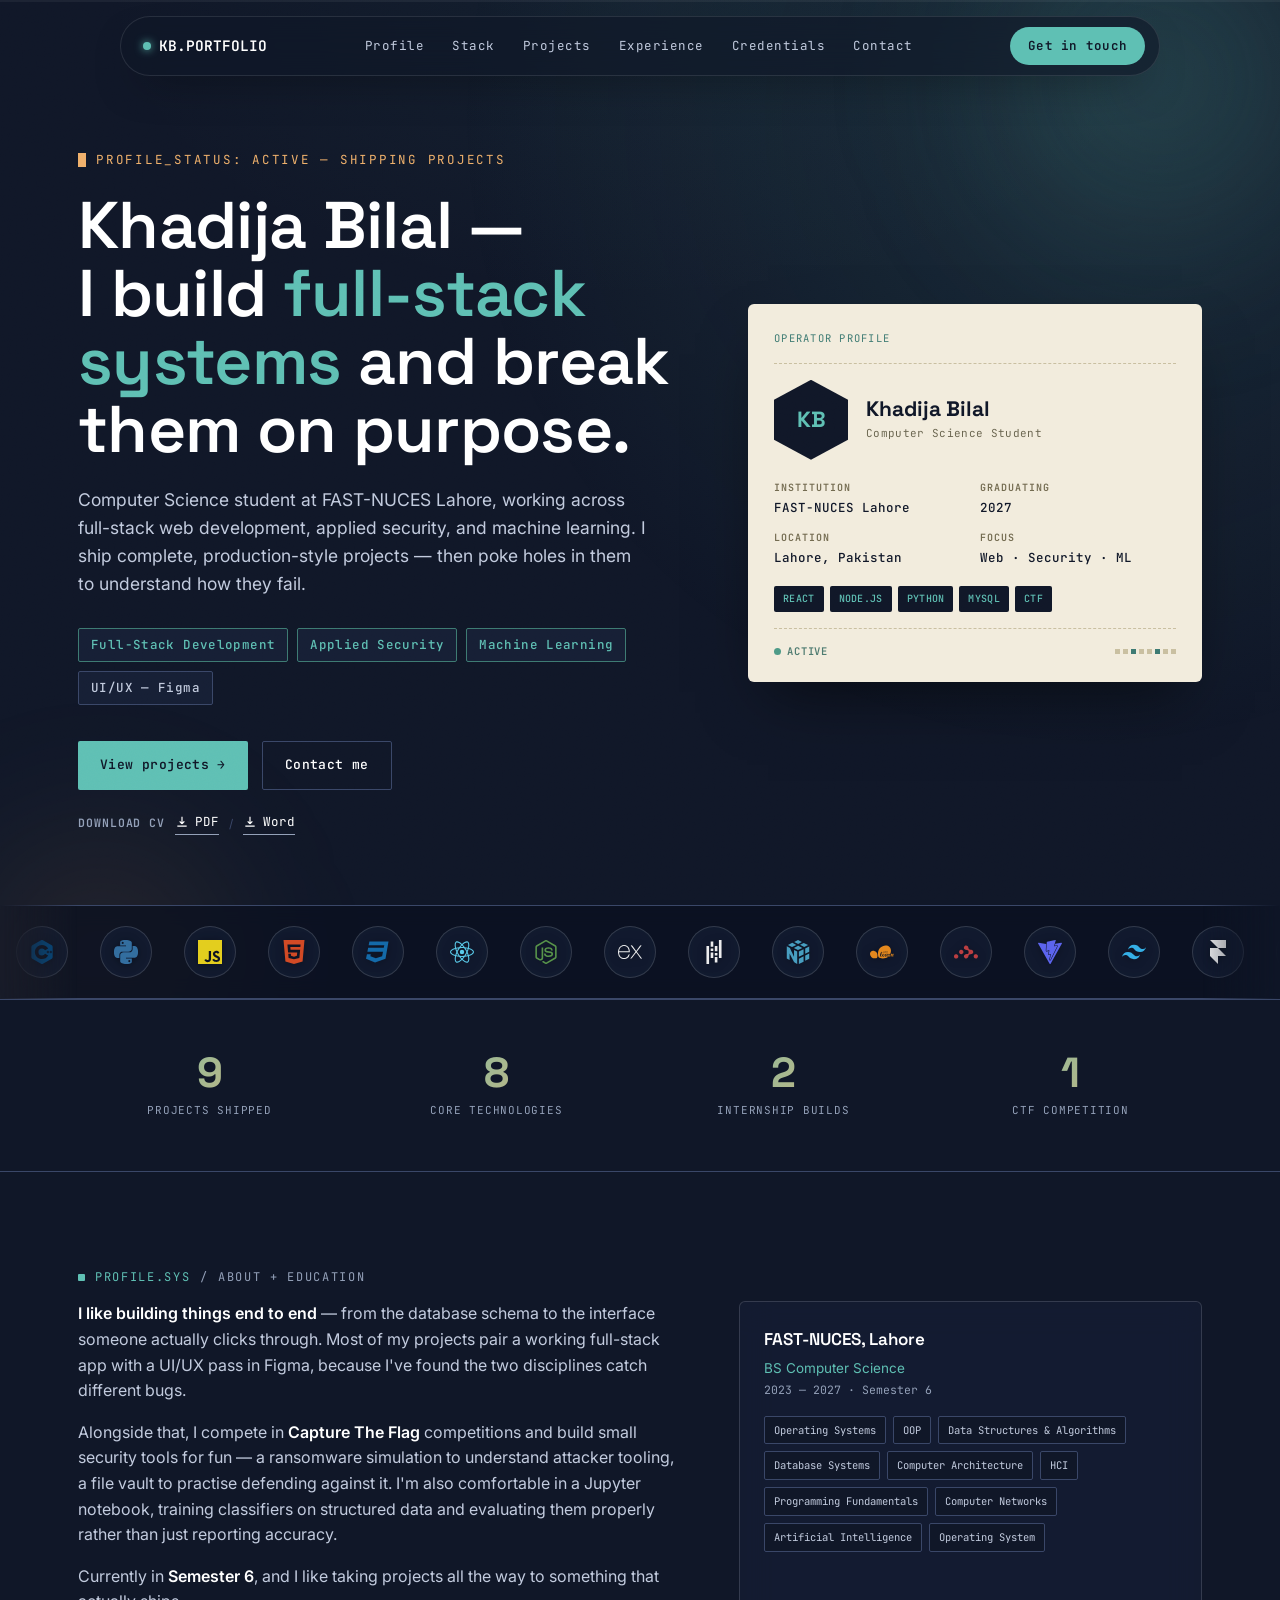
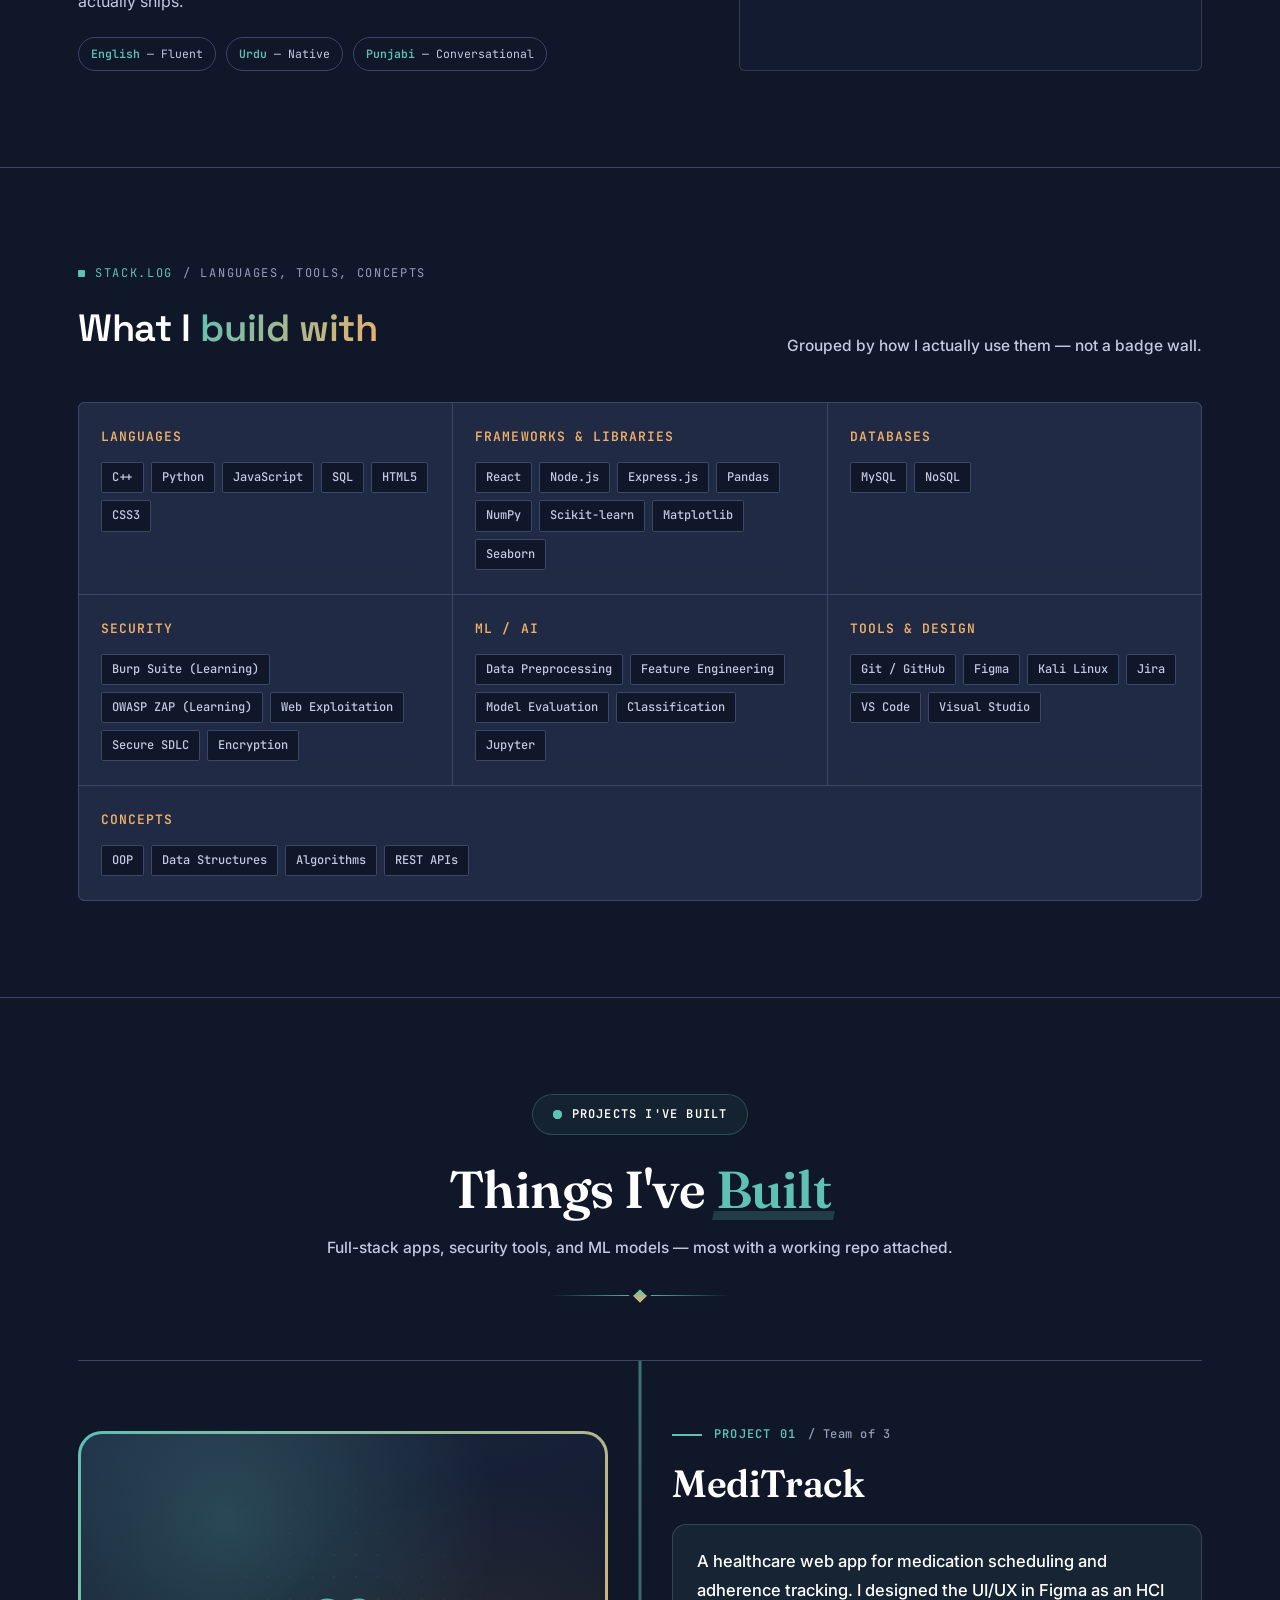
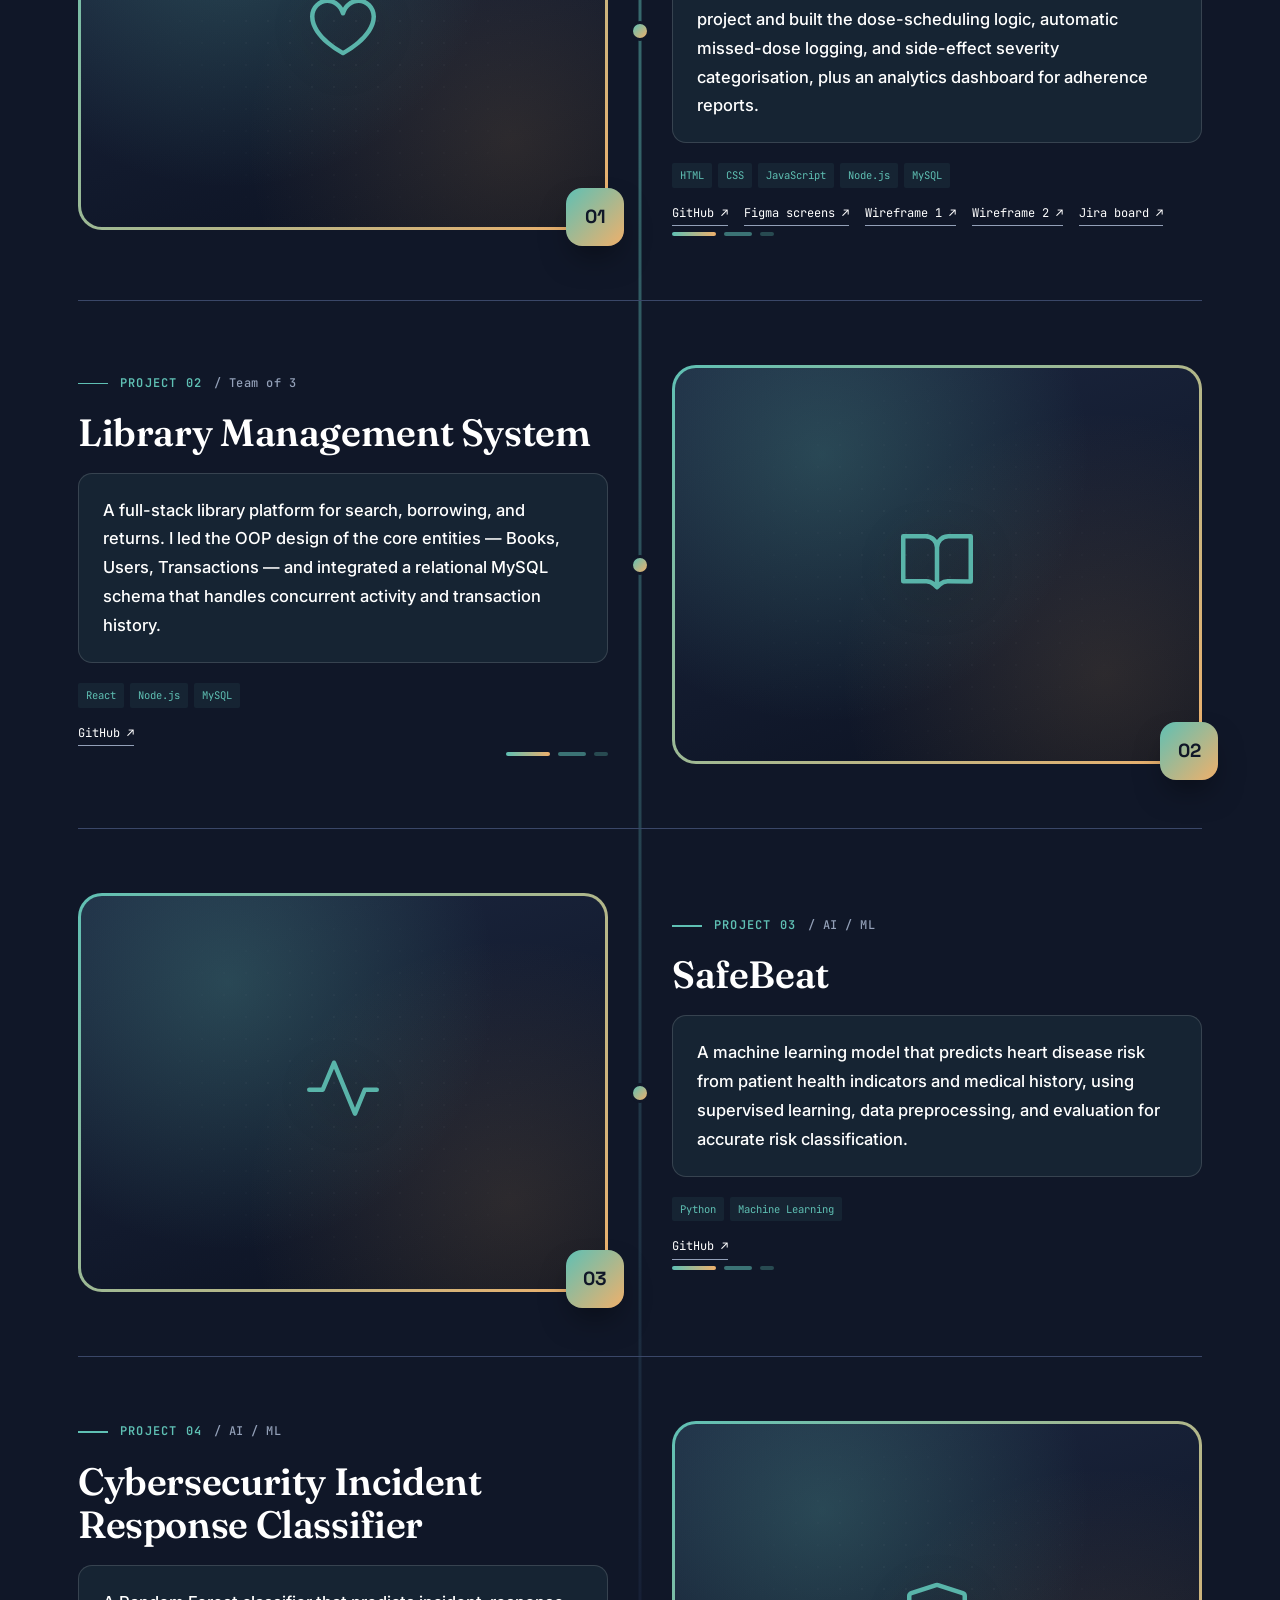
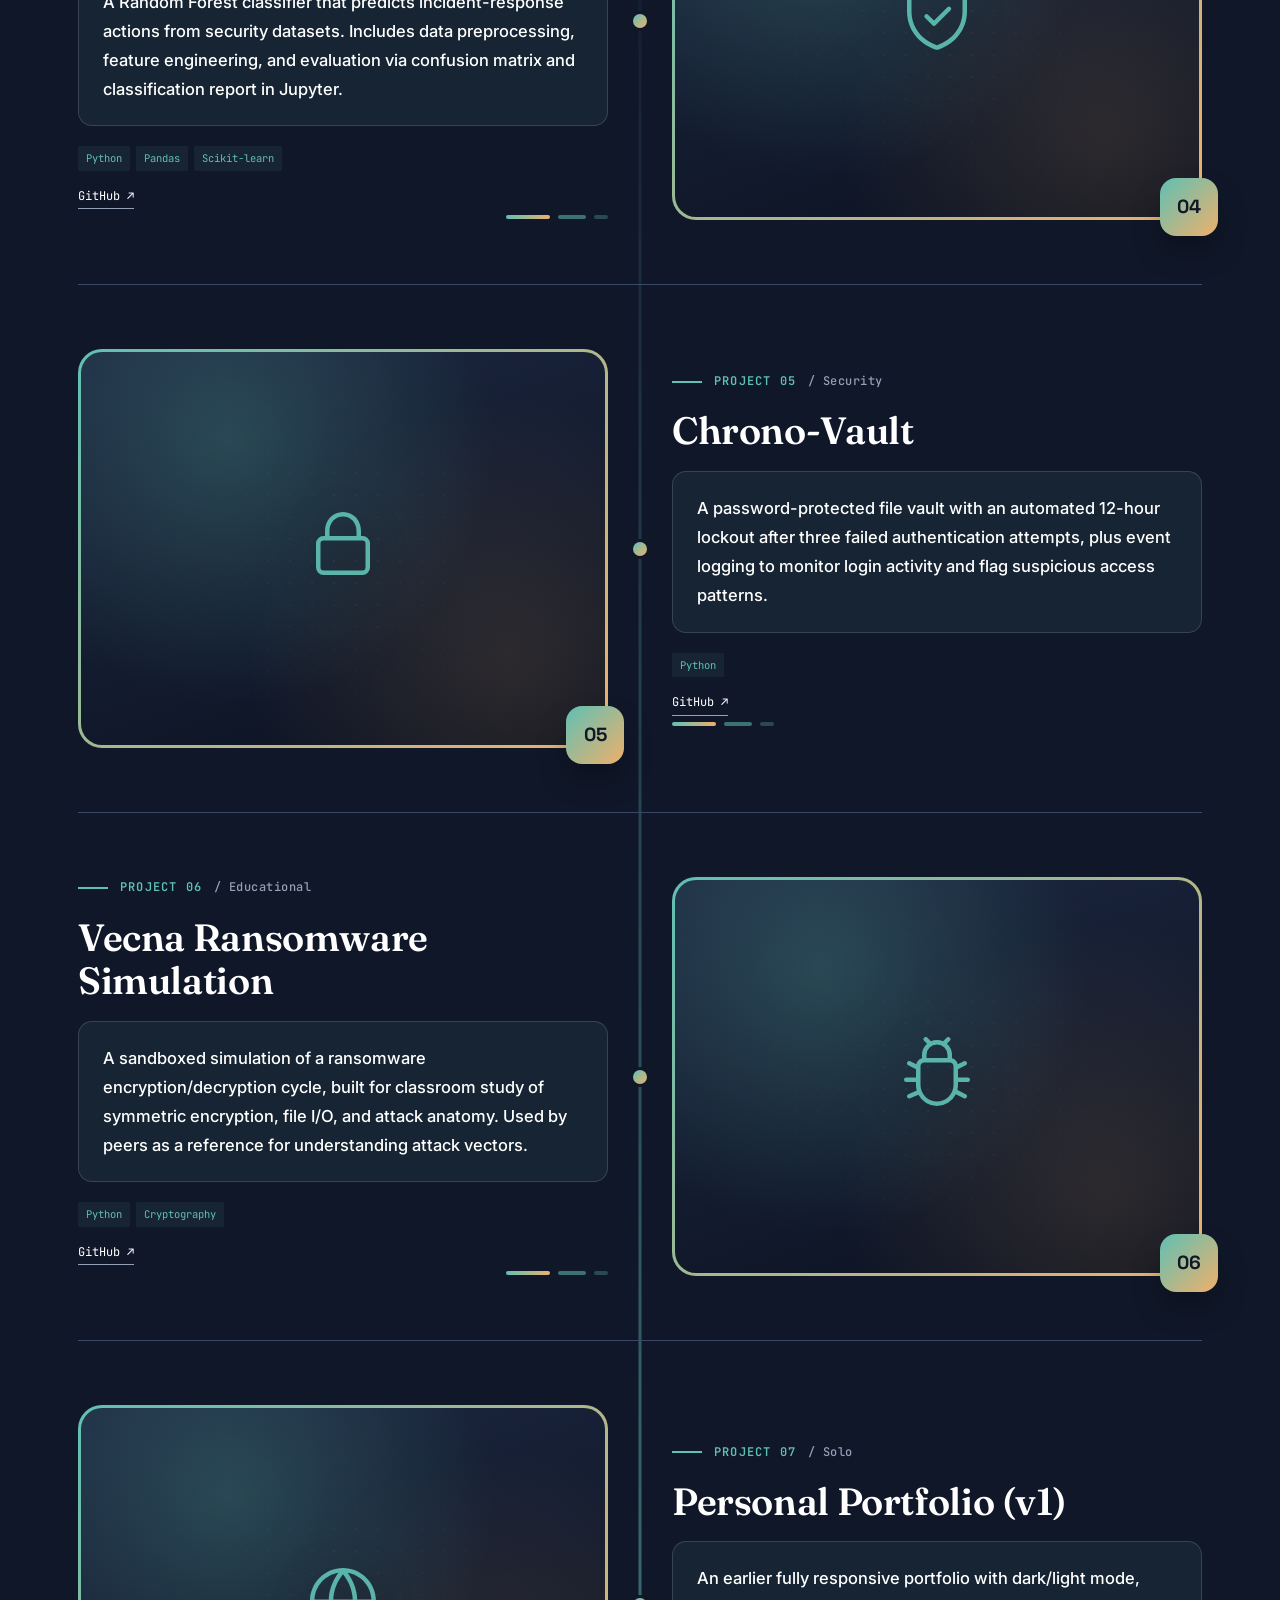
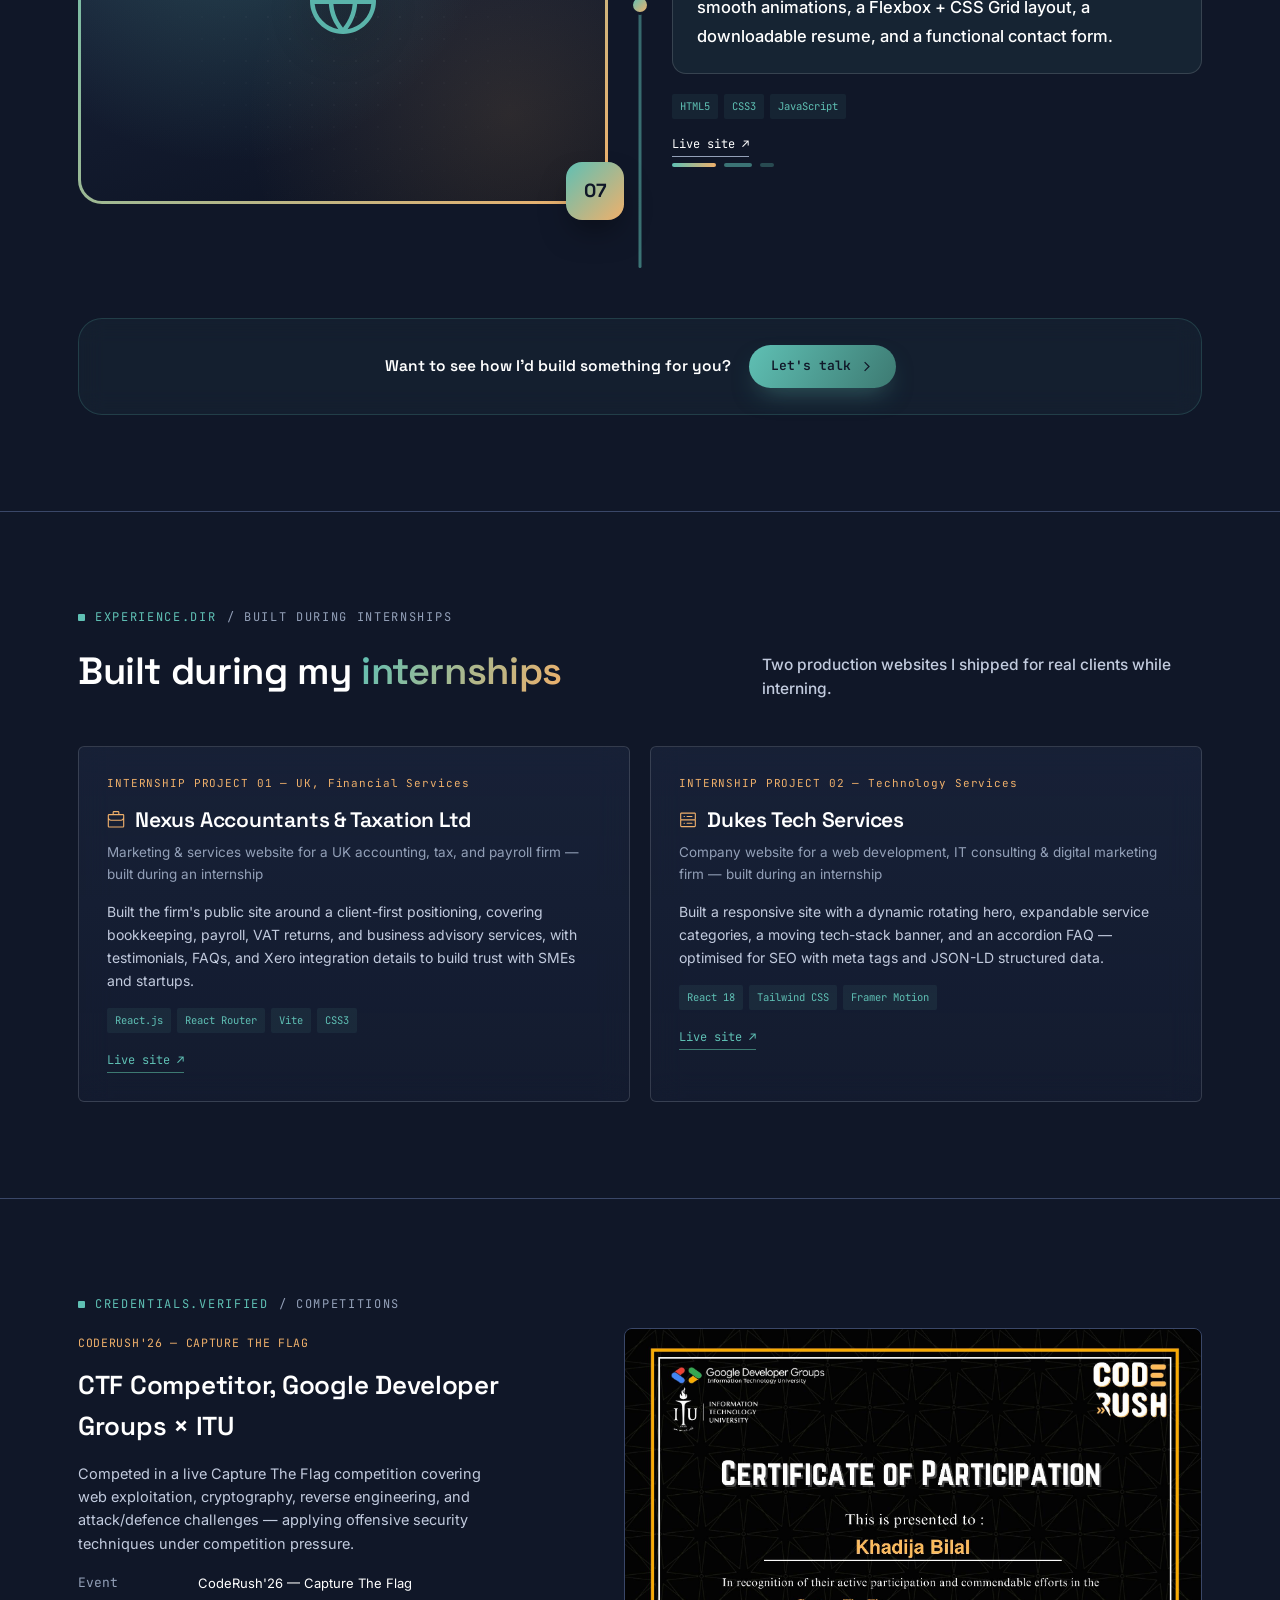
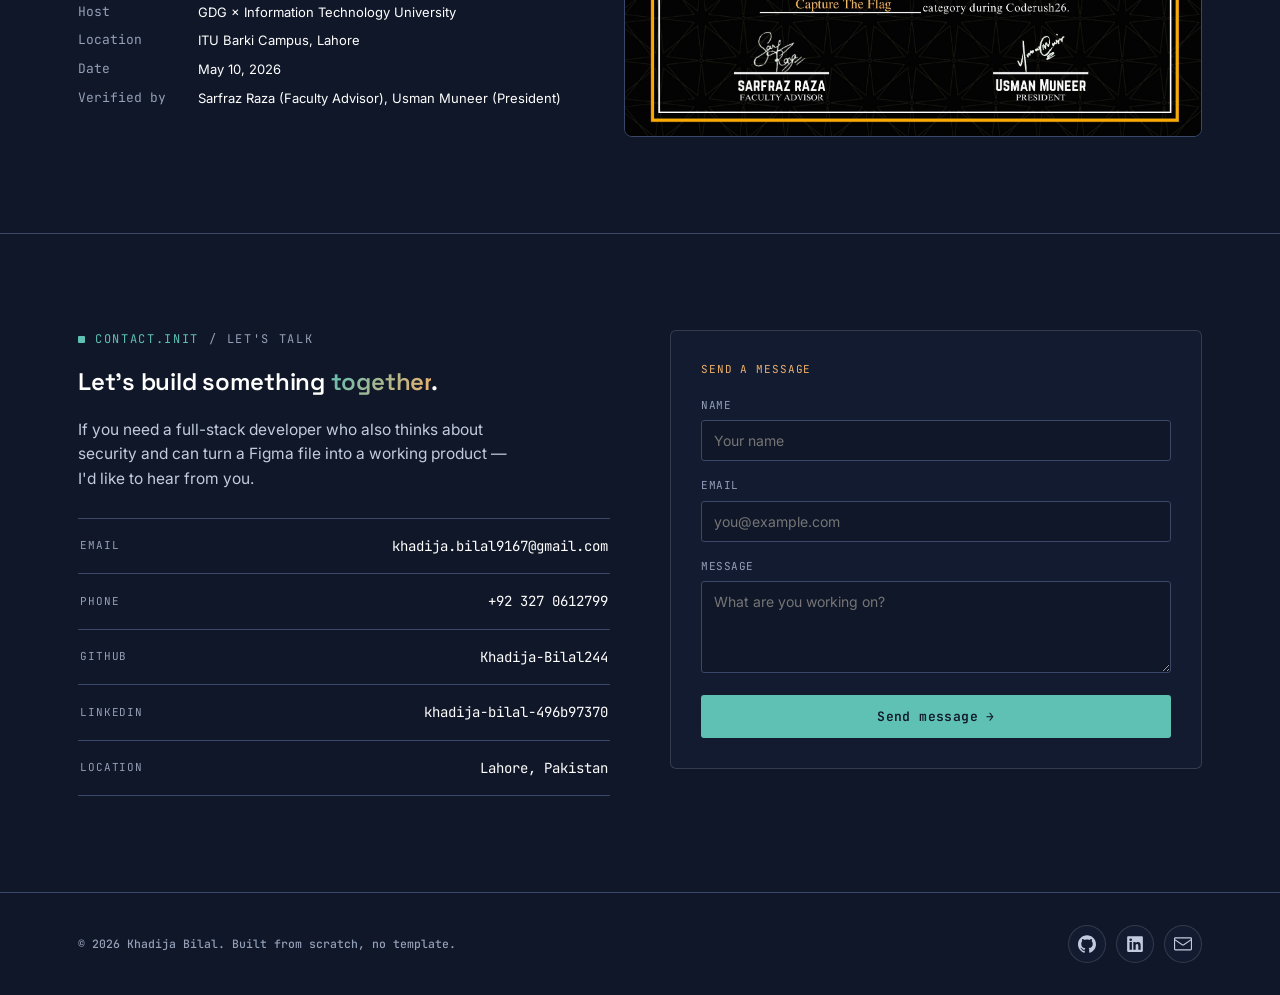
==== commit ad52c8d0: "Update index.html" ====
--- a/index.html
+++ b/index.html
@@ -120,7 +120,7 @@
 
 header.nav{
   position:fixed;top:16px;left:50%;transform:translateX(-50%);z-index:100;
-  width:calc(100% - 40px);max-width:920px;border-radius:999px;
+  width:calc(100% - 40px);max-width:1040px;border-radius:999px;overflow:hidden;
   background:rgba(16,23,40,0.62);
   backdrop-filter:blur(16px);-webkit-backdrop-filter:blur(16px);
   border:1px solid rgba(255,255,255,0.1);
@@ -128,12 +128,12 @@
   transition:background .35s ease, box-shadow .35s ease, top .3s ease, max-width .3s ease, border-color .3s ease;
 }
 header.nav.scrolled{
-  top:10px;max-width:840px;
+  top:10px;max-width:960px;
   background:rgba(16,23,40,0.85);
   border-color:rgba(255,255,255,0.14);
   box-shadow:0 20px 50px -20px rgba(0,0,0,0.75);
 }
-.nav-inner{margin:0 auto;padding:0 8px 0 20px;height:58px;display:flex;align-items:center;justify-content:space-between;gap:10px;}
+.nav-inner{margin:0 auto;padding:0 14px 0 22px;height:58px;display:flex;align-items:center;justify-content:space-between;gap:8px;flex-wrap:nowrap;}
 .nav-mark{
   font-family:'JetBrains Mono',monospace;font-weight:600;font-size:14.5px;color:var(--white);
   display:flex;align-items:center;gap:8px;flex-shrink:0;
@@ -154,18 +154,18 @@
 }
 nav.links a{
   font-family:'JetBrains Mono',monospace;font-size:12.5px;letter-spacing:0.04em;
-  padding:9px 15px;color:var(--slate);border-radius:999px;transition:color .2s ease;
-  position:relative;z-index:1;
+  padding:9px 13px;color:var(--slate);border-radius:999px;transition:color .2s ease;
+  position:relative;z-index:1;white-space:nowrap;
 }
 nav.links a:hover{color:var(--white);}
 nav.links a.active{color:var(--teal);}
 .nav-cta{
   font-family:'JetBrains Mono',monospace;font-size:12.5px;color:var(--ink);background:var(--teal);
   padding:9px 18px;border-radius:999px;font-weight:600;letter-spacing:0.02em;flex-shrink:0;
-  transition:background .2s, transform .2s;
+  white-space:nowrap;transition:background .2s, transform .2s;
 }
 .nav-cta:hover{background:var(--amber);transform:translateY(-1px);}
-.burger{display:none;flex-direction:column;gap:4px;background:none;border:none;cursor:pointer;padding:8px;border-radius:50%;transition:background .2s ease;}
+.burger{display:none;flex-direction:column;align-items:center;justify-content:center;gap:4px;width:44px;height:44px;background:none;border:none;cursor:pointer;padding:0;border-radius:50%;transition:background .2s ease;flex-shrink:0;}
 .burger:hover{background:rgba(255,255,255,0.08);}
 .burger span{width:20px;height:2px;background:var(--white);display:block;transition:transform .25s ease, opacity .25s ease;}
 .burger.open span:nth-child(1){transform:translateY(6px) rotate(45deg);}
@@ -697,6 +697,11 @@
 .back-to-top:hover{border-color:var(--teal);color:var(--amber);transform:translateY(-3px);}
 
 /* ---------- RESPONSIVE ---------- */
+@media (max-width:1180px){
+  nav.links{display:none;}
+  .burger{display:flex;}
+  .nav-cta{display:none;}
+}
 @media (max-width:980px){
   .hero-grid{grid-template-columns:1fr;}
   .badge-card{max-width:440px;}
@@ -709,9 +714,6 @@
   .stats-grid{grid-template-columns:repeat(4,1fr);gap:16px;}
 }
 @media (max-width:720px){
-  nav.links{display:none;}
-  .burger{display:flex;}
-  .nav-cta{display:none;}
   .hero{padding:120px 0 60px;}
   section{padding:64px 0;}
   .stack-grid{grid-template-columns:1fr;}
@@ -719,9 +721,20 @@
   .stats-grid{grid-template-columns:repeat(2,1fr);gap:28px 16px;}
   .stats-strip{padding:36px 0;}
 }
-@media (max-width:720px){
+@media (max-width:480px){
+  header.nav{top:10px;width:calc(100% - 24px);}
+  .nav-inner{padding:0 8px 0 16px;}
+  .nav-mark{font-size:12.5px;}
+  .nav-mark .dot{width:6px;height:6px;}
+  .hero{padding:110px 0 50px;}
+  .hero-actions{flex-direction:column;align-items:stretch;}
+  .hero-actions .btn{justify-content:center;}
+  .badge-fields{grid-template-columns:1fr;}
+  .stats-grid{grid-template-columns:1fr 1fr;gap:24px 14px;}
+}
+@media (max-width:1180px){
   nav.links.mobile-open{
-    display:flex;flex-direction:column;position:fixed;top:82px;left:20px;right:20px;
+    display:flex;flex-direction:column;position:fixed;top:82px;left:20px;right:20px;z-index:150;
     background:rgba(16,23,40,0.95);backdrop-filter:blur(16px);-webkit-backdrop-filter:blur(16px);
     border:1px solid rgba(255,255,255,0.12);border-radius:20px;
     box-shadow:0 20px 45px -18px rgba(0,0,0,0.7);
@@ -1377,16 +1390,34 @@
   // mobile nav toggle
   const burger = document.getElementById('burgerBtn');
   const navLinks = document.getElementById('navLinks');
-  burger.addEventListener('click', () => {
-    const open = navLinks.classList.toggle('mobile-open');
-    burger.classList.toggle('open', open);
-    burger.setAttribute('aria-expanded', open);
-  });
-  navLinks.querySelectorAll('a').forEach(a => a.addEventListener('click', () => {
+  const navLinksHome = navLinks.parentNode;      // original home: .nav-inner
+  const navLinksAnchor = navLinks.nextElementSibling; // .nav-cta, used to restore original position
+
+  function openMobileMenu(){
+    // header.nav has transform + overflow:hidden, which traps/clips any
+    // position:fixed descendant inside its small pill box. Move the menu
+    // to <body> while open so it renders at the viewport level instead.
+    document.body.appendChild(navLinks);
+    navLinks.classList.add('mobile-open');
+    burger.classList.add('open');
+    burger.setAttribute('aria-expanded', 'true');
+  }
+  function closeMobileMenu(){
     navLinks.classList.remove('mobile-open');
     burger.classList.remove('open');
     burger.setAttribute('aria-expanded', 'false');
-  }));
+    if(navLinks.parentNode !== navLinksHome){
+      navLinksHome.insertBefore(navLinks, navLinksAnchor);
+    }
+  }
+  burger.addEventListener('click', () => {
+    if(navLinks.classList.contains('mobile-open')) closeMobileMenu();
+    else openMobileMenu();
+  });
+  navLinks.querySelectorAll('a').forEach(a => a.addEventListener('click', closeMobileMenu));
+  window.addEventListener('resize', () => {
+    if(window.innerWidth > 1180 && navLinks.classList.contains('mobile-open')) closeMobileMenu();
+  });
 
   // lightbox for certificate
   const certFrame = document.getElementById('certFrame');
@@ -1503,19 +1534,33 @@
   document.addEventListener('scroll', onScroll, { passive: true });
   onScroll();
 
-  // badge card: subtle pointer-follow tilt
+  // badge card: subtle pointer-follow tilt (mouse)
   const badgeCard = document.getElementById('badgeCard');
-  if(badgeCard && !reduceMotion && window.matchMedia('(hover: hover)').matches){
-    badgeCard.addEventListener('mousemove', (e) => {
+  if(badgeCard && !reduceMotion){
+    const tiltFromPoint = (x, y) => {
       const r = badgeCard.getBoundingClientRect();
-      const px = (e.clientX - r.left) / r.width - 0.5;
-      const py = (e.clientY - r.top) / r.height - 0.5;
+      const px = (x - r.left) / r.width - 0.5;
+      const py = (y - r.top) / r.height - 0.5;
       badgeCard.style.transform = `rotateX(${(-py * 8).toFixed(2)}deg) rotateY(${(px * 10).toFixed(2)}deg) translateY(-4px)`;
-    });
-    badgeCard.addEventListener('mouseleave', () => {
-      badgeCard.style.transform = 'rotateX(0deg) rotateY(0deg) translateY(0)';
-    });
+    };
+    const resetTilt = () => { badgeCard.style.transform = 'rotateX(0deg) rotateY(0deg) translateY(0)'; };
+
+    if(window.matchMedia('(hover: hover)').matches){
+      badgeCard.addEventListener('mousemove', (e) => tiltFromPoint(e.clientX, e.clientY));
+      badgeCard.addEventListener('mouseleave', resetTilt);
+    }
+
+    // touch: tilt as a finger drags across the card, settle back on release
+    badgeCard.addEventListener('touchstart', (e) => {
+      tiltFromPoint(e.touches[0].clientX, e.touches[0].clientY);
+    }, { passive: true });
+    badgeCard.addEventListener('touchmove', (e) => {
+      tiltFromPoint(e.touches[0].clientX, e.touches[0].clientY);
+    }, { passive: true });
+    badgeCard.addEventListener('touchend', resetTilt);
+    badgeCard.addEventListener('touchcancel', resetTilt);
   }
+
 </script>
 
 </body>
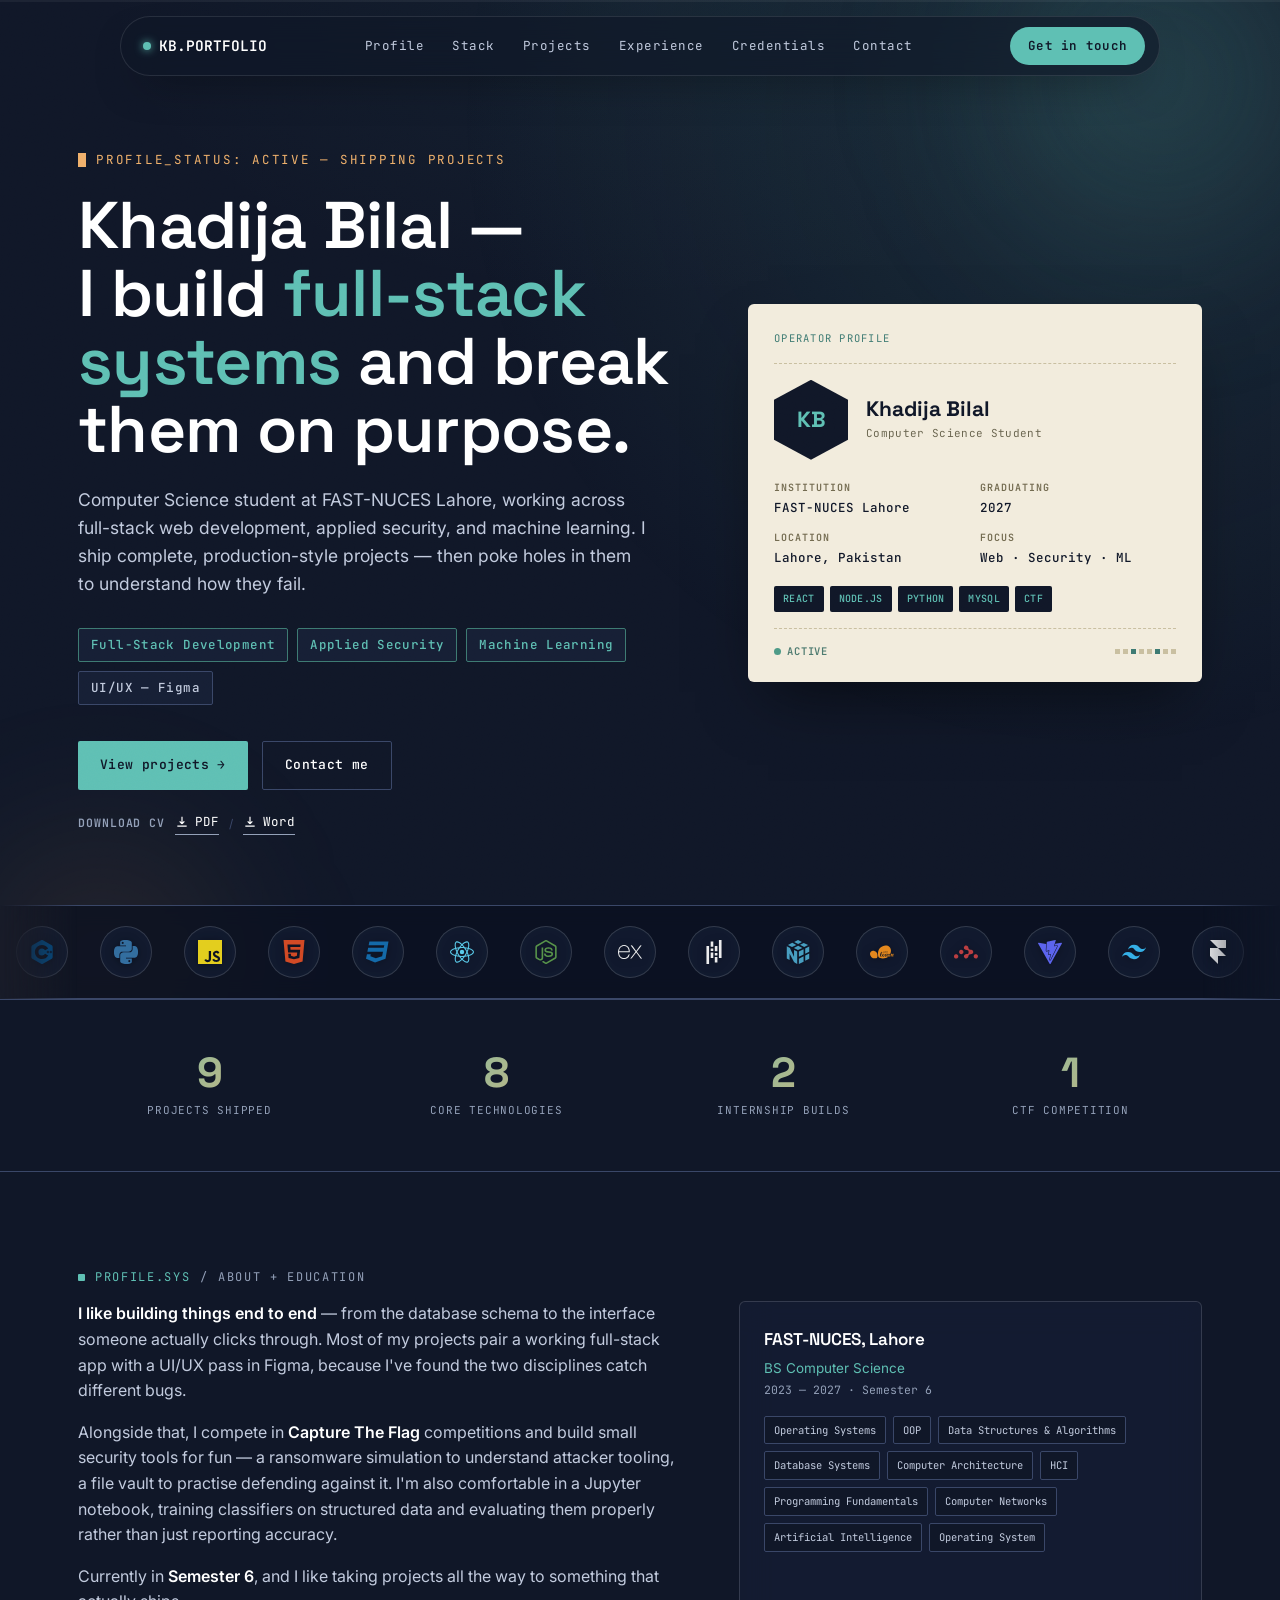
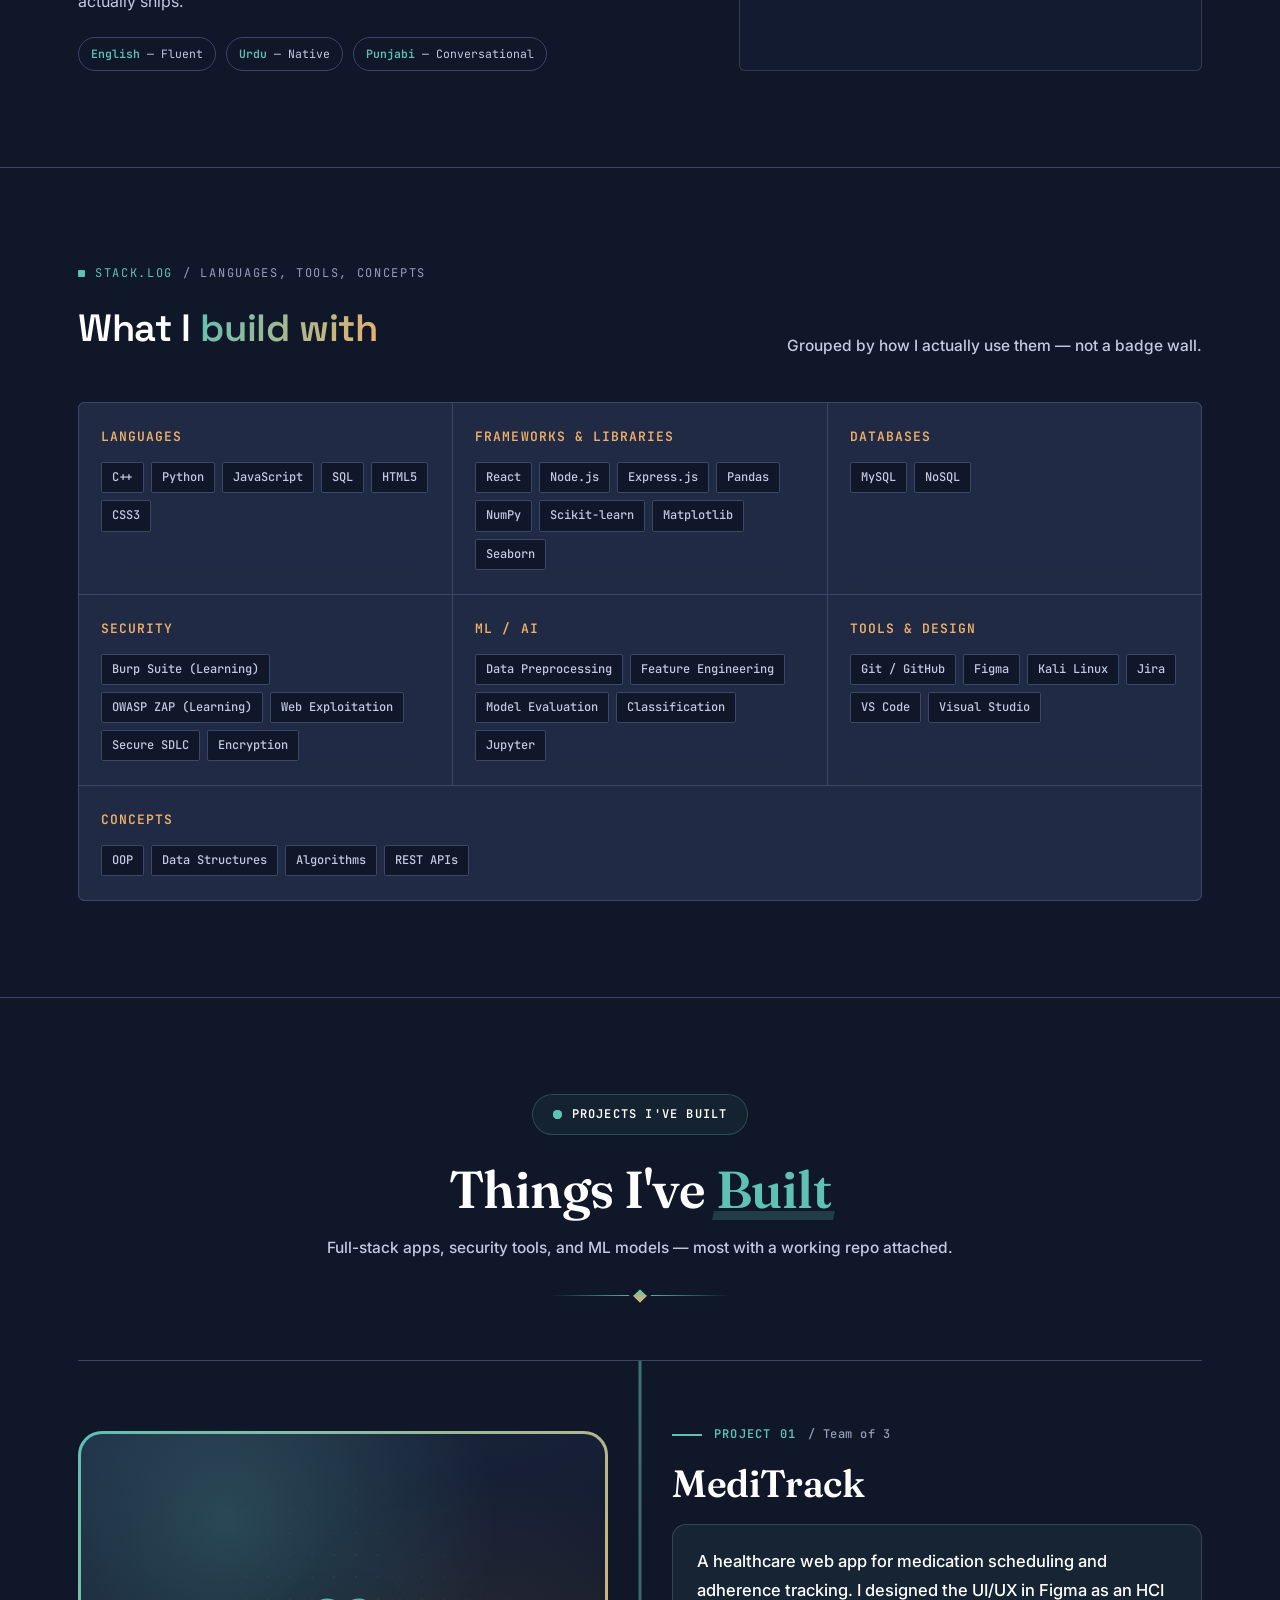
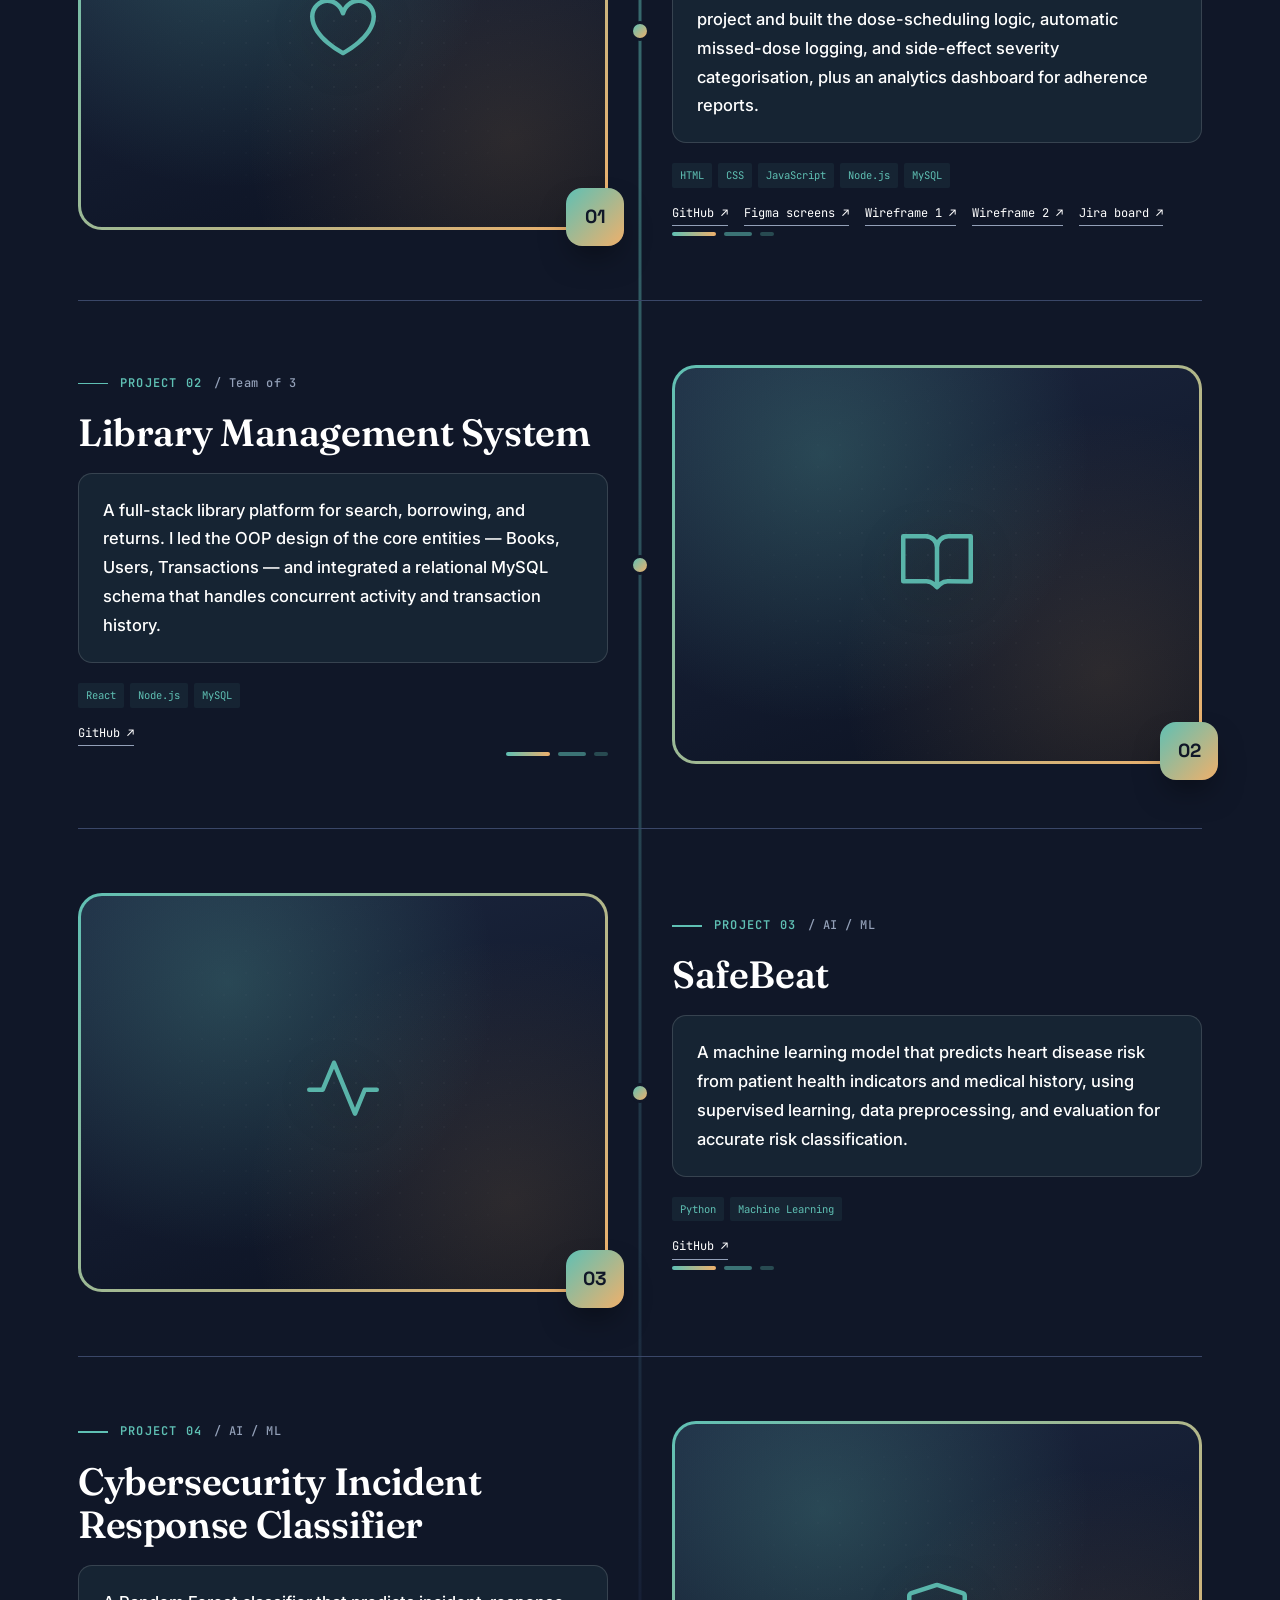
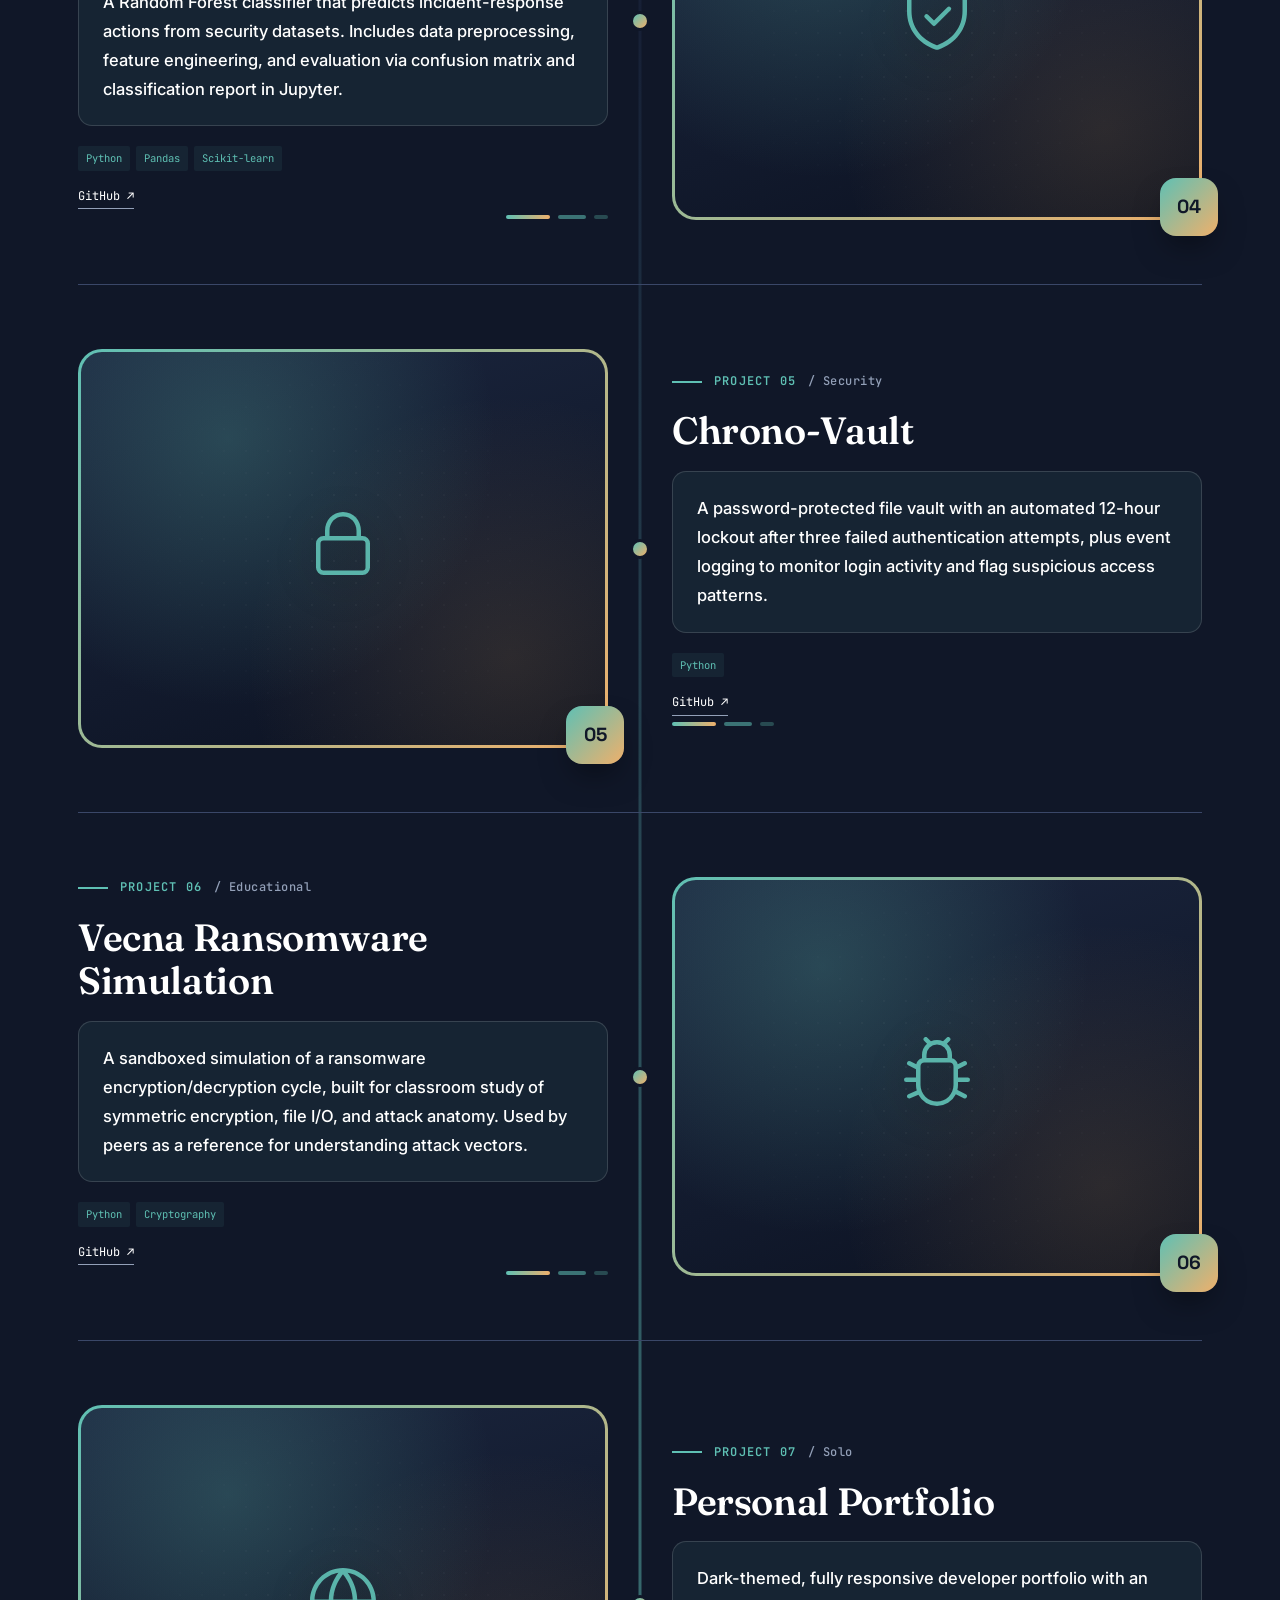
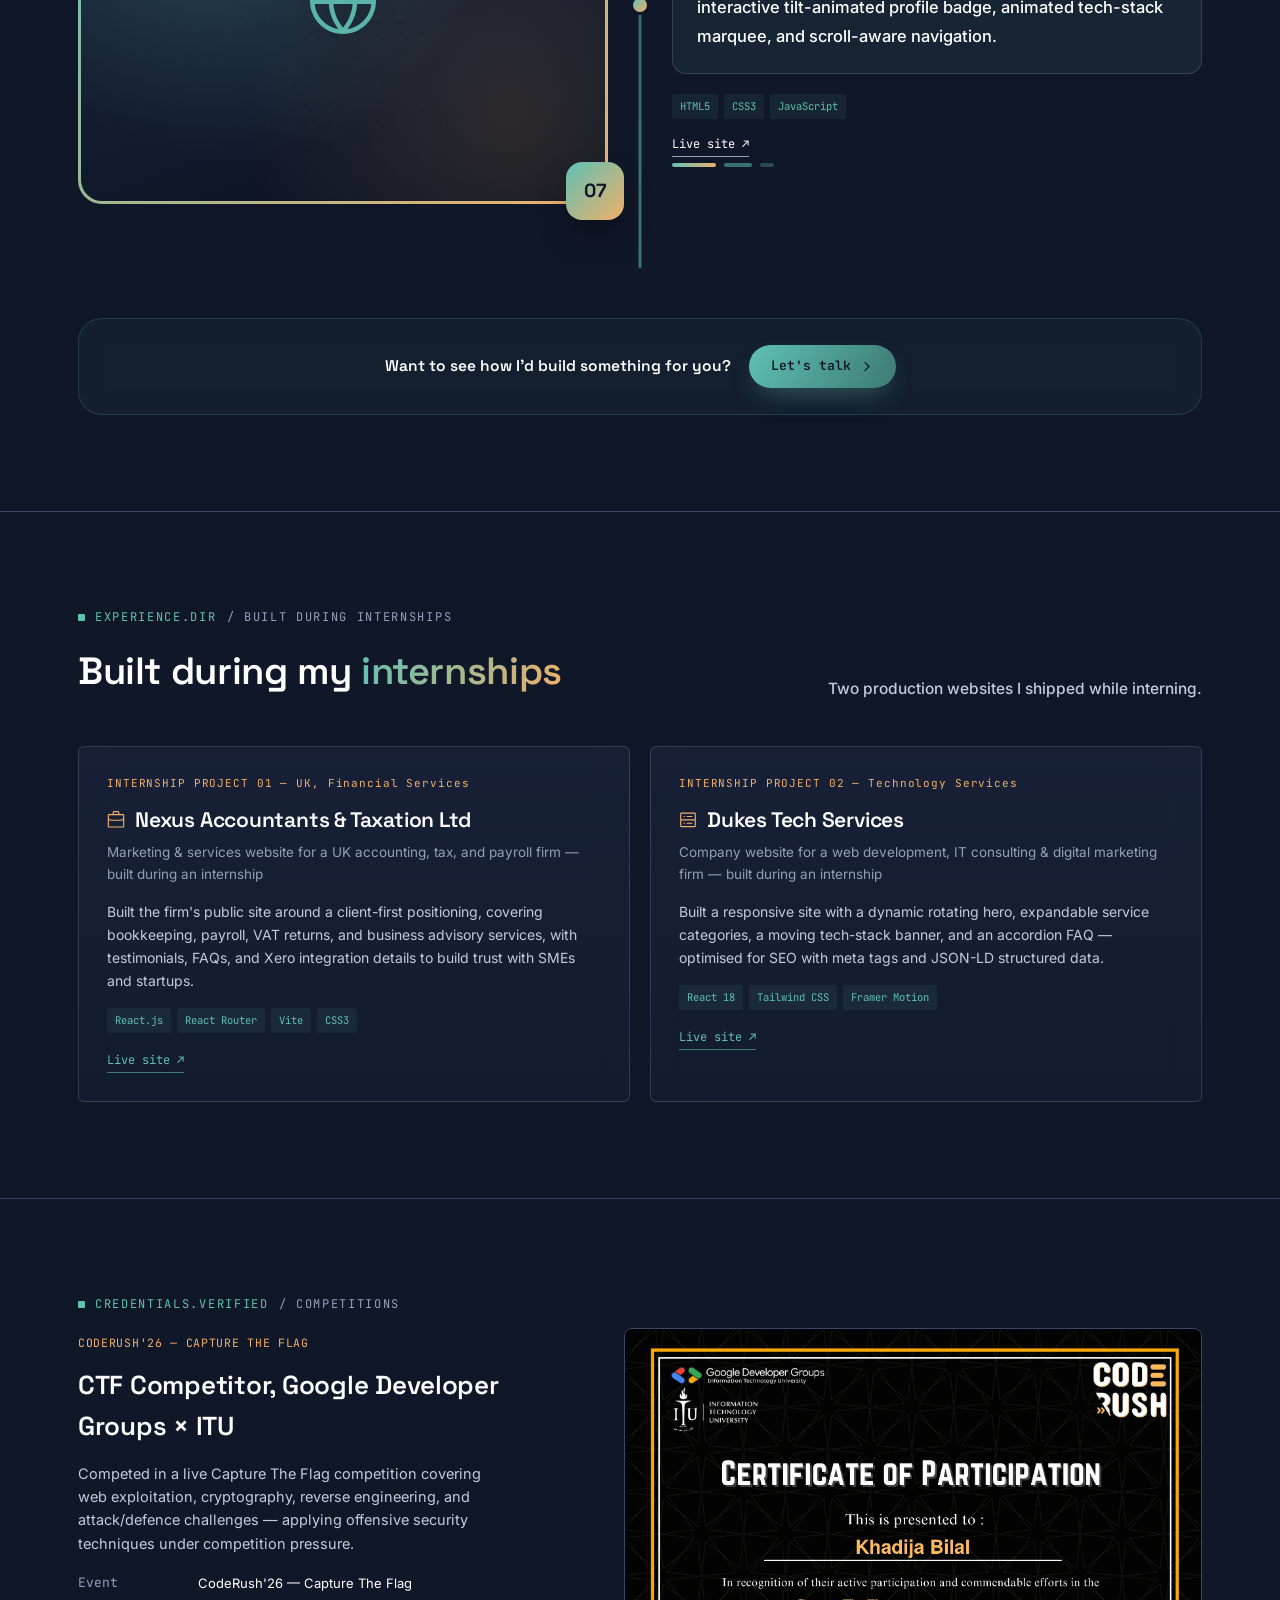
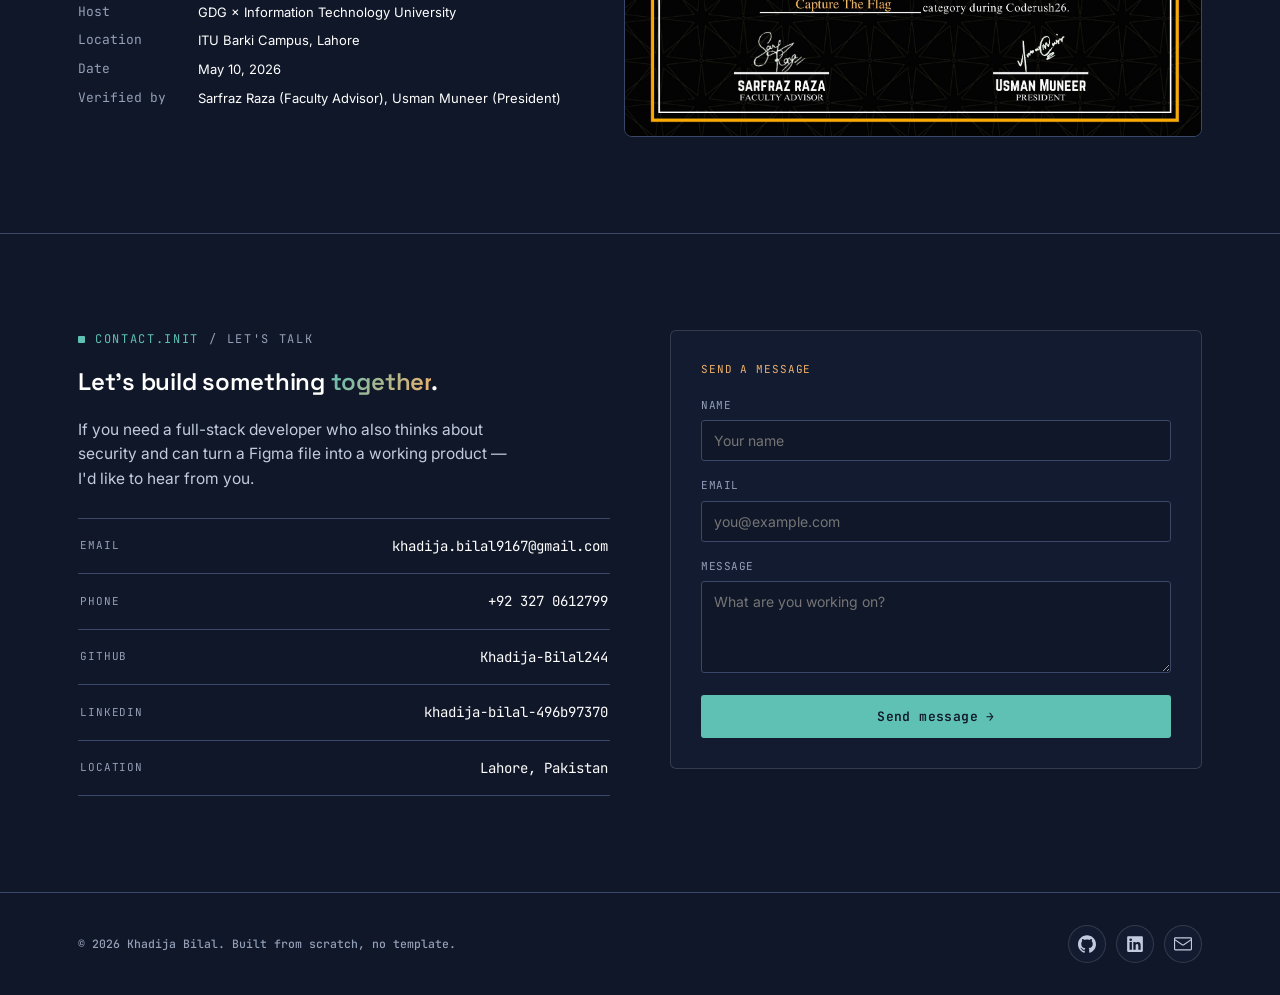
==== commit 60ef9a45: "Update index.html" ====
--- a/index.html
+++ b/index.html
@@ -1185,8 +1185,8 @@
           </div>
           <div class="proj-text">
             <div class="proj-eyebrow"><span class="eyebrow-line"></span>PROJECT 07 <span class="proj-eyebrow-type">/ Solo</span></div>
-            <h3 class="proj-serif-title">Personal Portfolio (v1)</h3>
-            <div class="proj-desc-card"><p>An earlier fully responsive portfolio with dark/light mode, smooth animations, a Flexbox + CSS Grid layout, a downloadable resume, and a functional contact form.</p></div>
+            <h3 class="proj-serif-title">Personal Portfolio</h3>
+            <div class="proj-desc-card"><p>Dark-themed, fully responsive developer portfolio with an interactive tilt-animated profile badge, animated tech-stack marquee, and scroll-aware navigation.</p></div>
             <div class="proj-tags"><span>HTML5</span><span>CSS3</span><span>JavaScript</span></div>
             <div class="proj-links">
             <a href="https://kb-portfolio-khadija-bilal244s-projects.vercel.app" target="_blank" rel="noopener">Live site ↗</a>
@@ -1212,7 +1212,7 @@
       <div class="eyebrow reveal">EXPERIENCE.DIR <span class="path">/ built during internships</span></div>
       <div class="section-head reveal">
         <h2>Built during my <span class="grad-text">internships</span></h2>
-        <p class="sub">Two production websites I shipped for real clients while interning.</p>
+        <p class="sub">Two production websites I shipped while interning.</p>
       </div>
       <div class="client-grid">
 
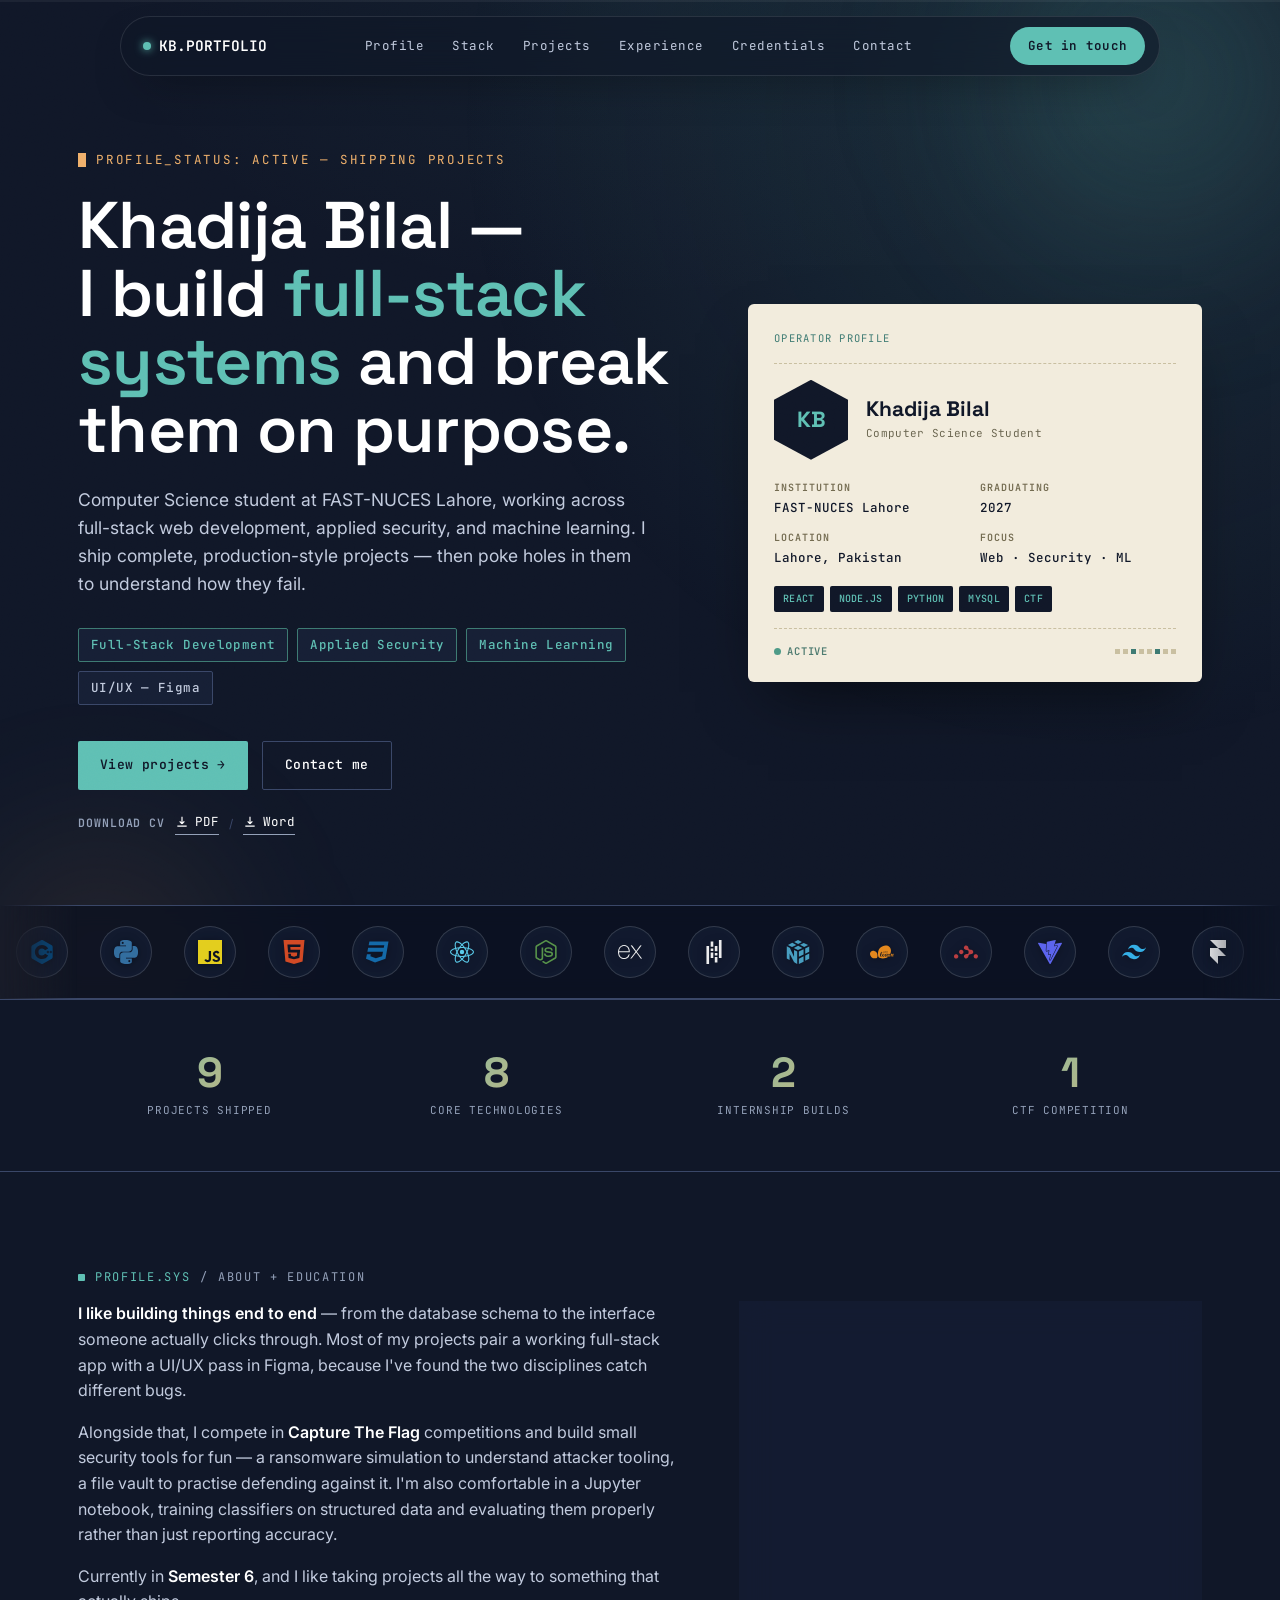
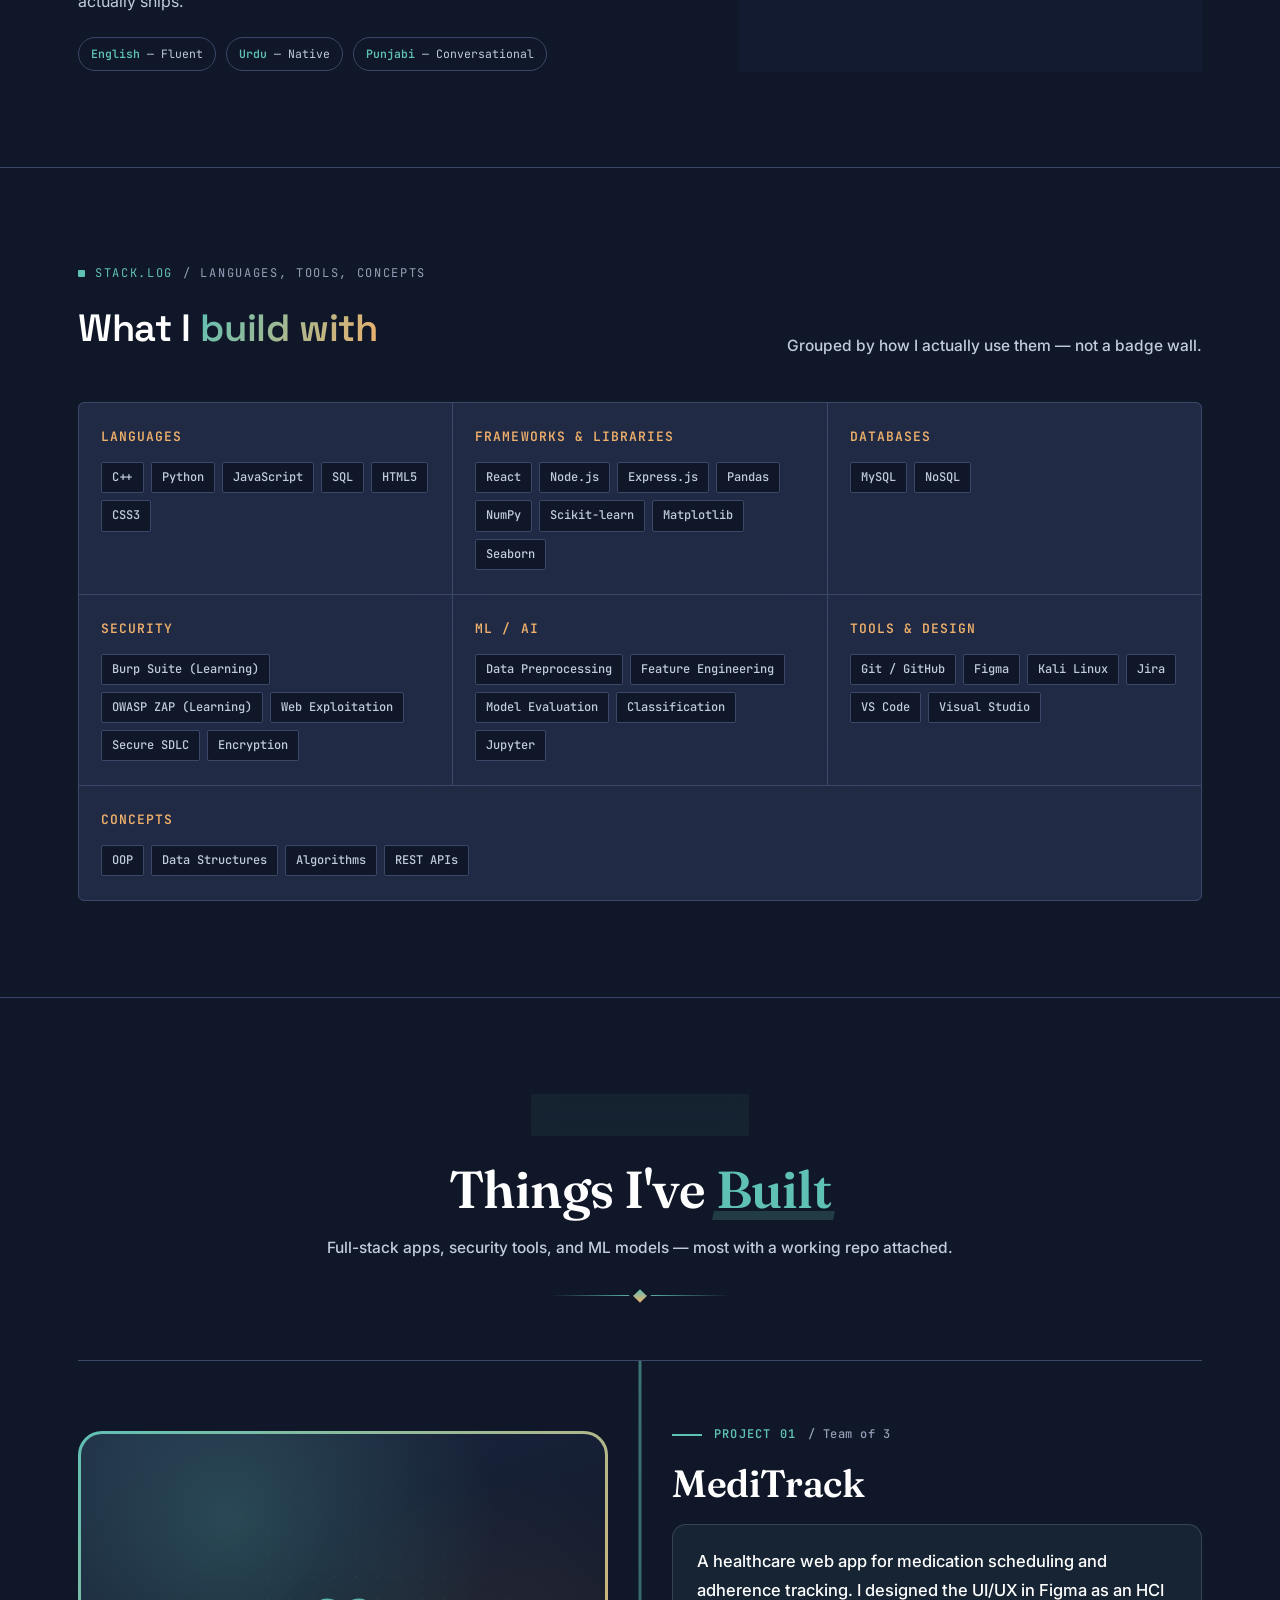
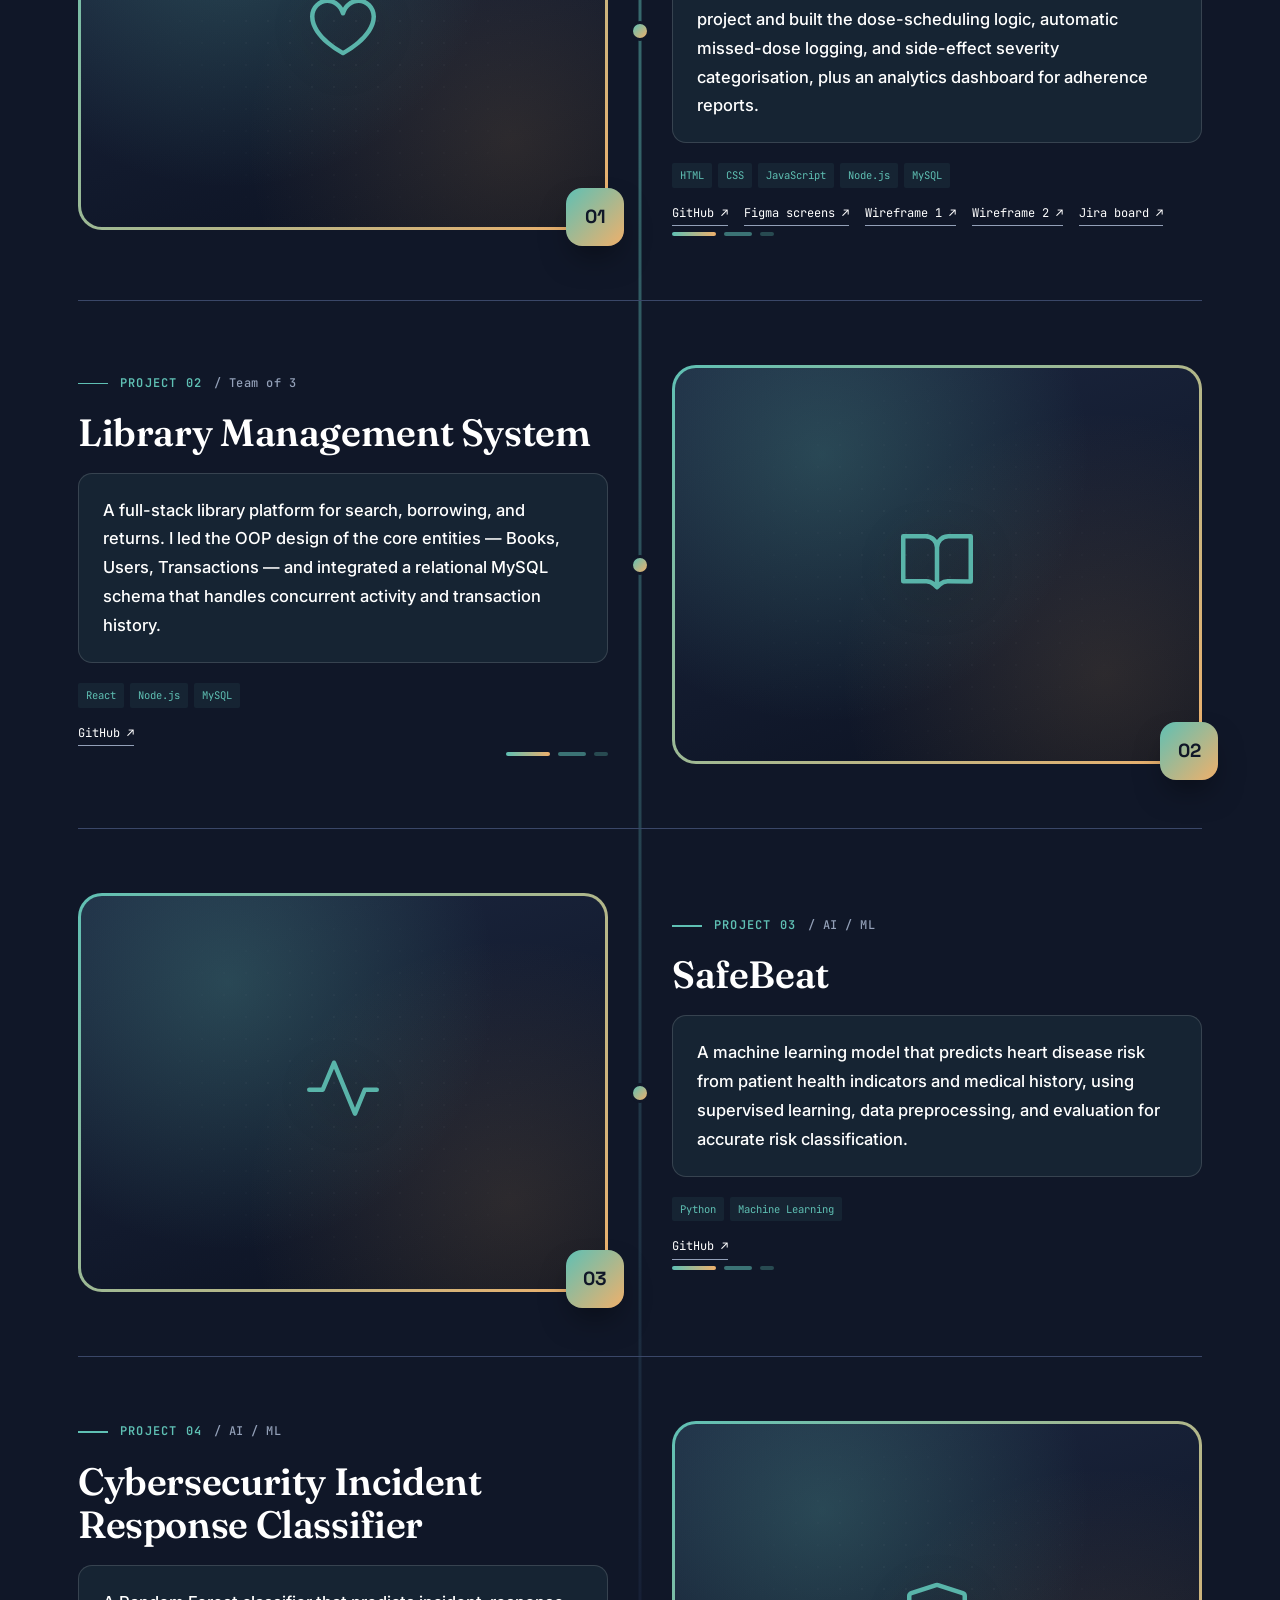
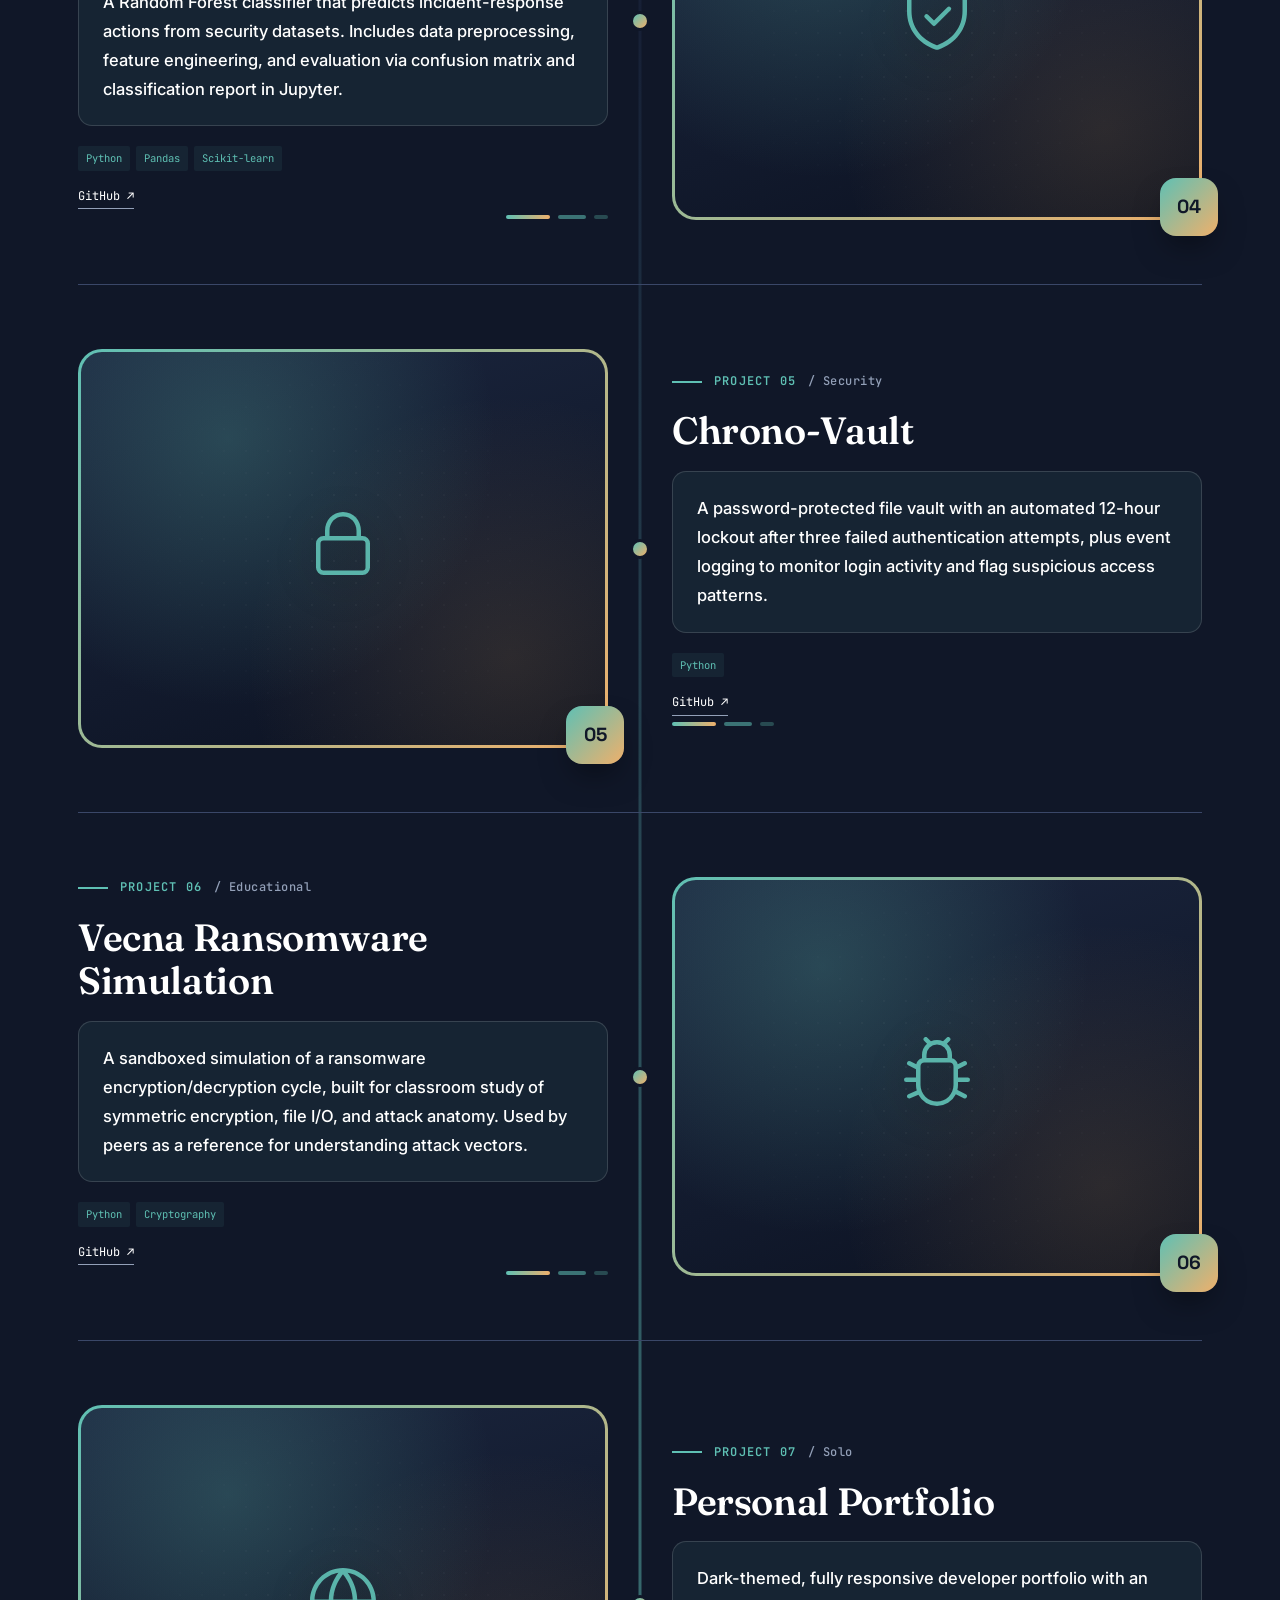
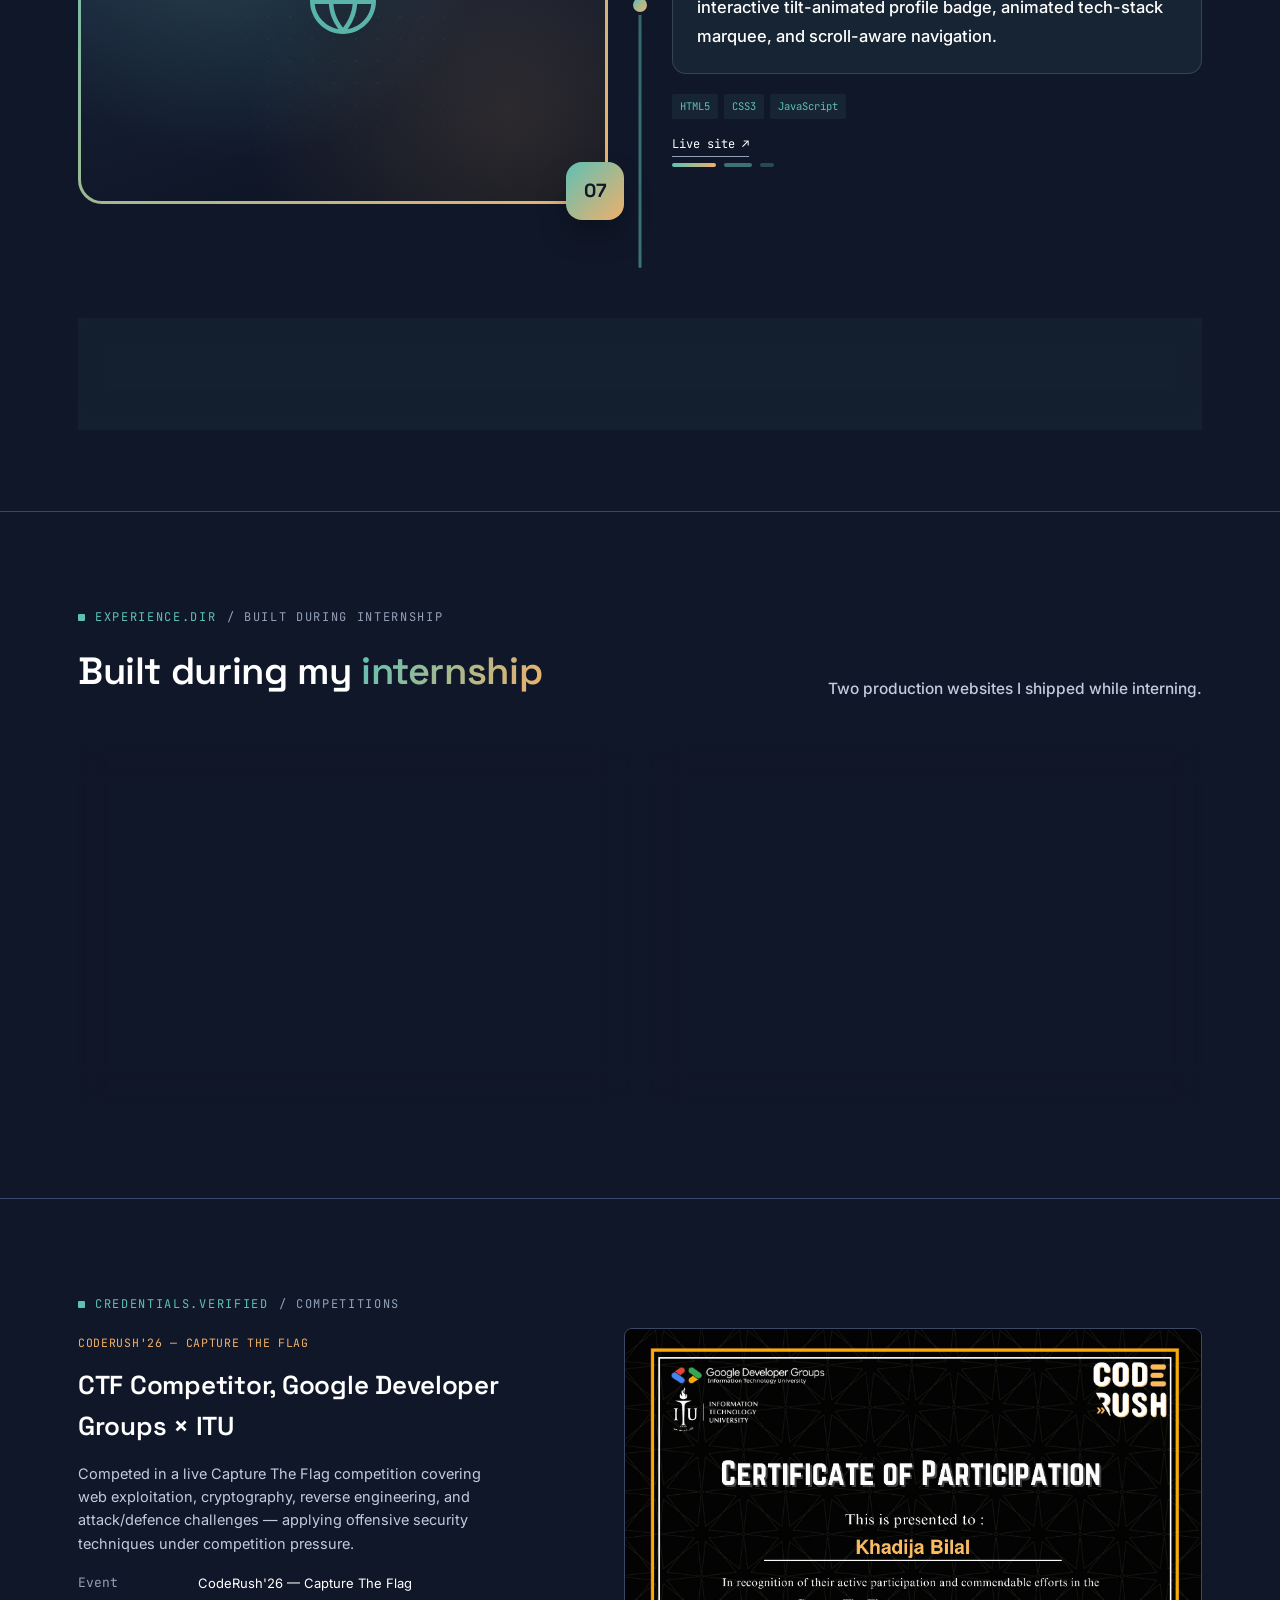
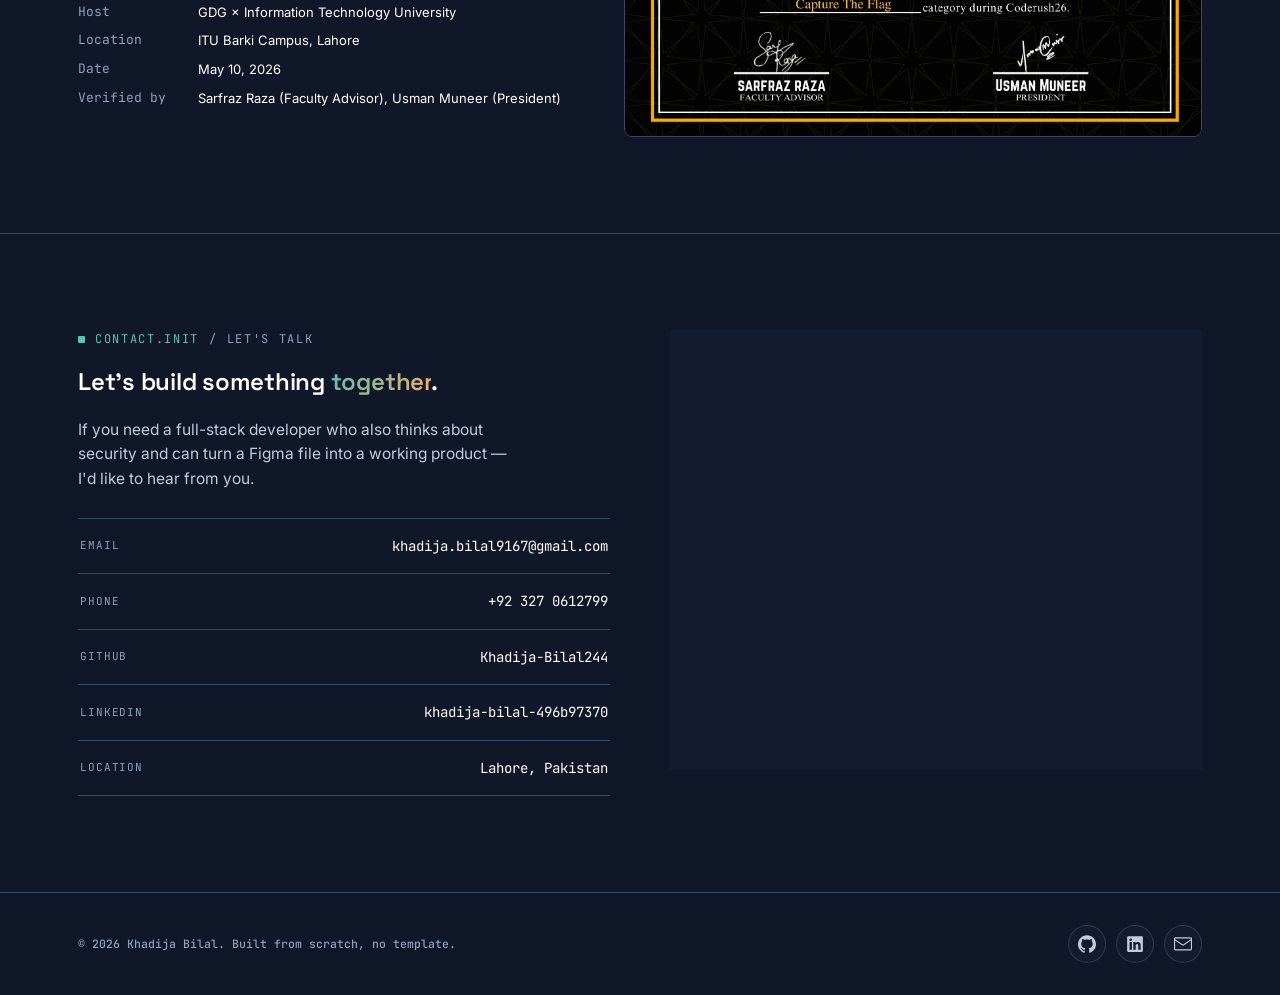
==== commit 20cc1f51: "Update index.html" ====
--- a/index.html
+++ b/index.html
@@ -1209,9 +1209,9 @@
   <!-- CLIENT WORK -->
   <section id="experience">
     <div class="wrap">
-      <div class="eyebrow reveal">EXPERIENCE.DIR <span class="path">/ built during internships</span></div>
+      <div class="eyebrow reveal">EXPERIENCE.DIR <span class="path">/ built during internship</span></div>
       <div class="section-head reveal">
-        <h2>Built during my <span class="grad-text">internships</span></h2>
+        <h2>Built during my <span class="grad-text">internship</span></h2>
         <p class="sub">Two production websites I shipped while interning.</p>
       </div>
       <div class="client-grid">
